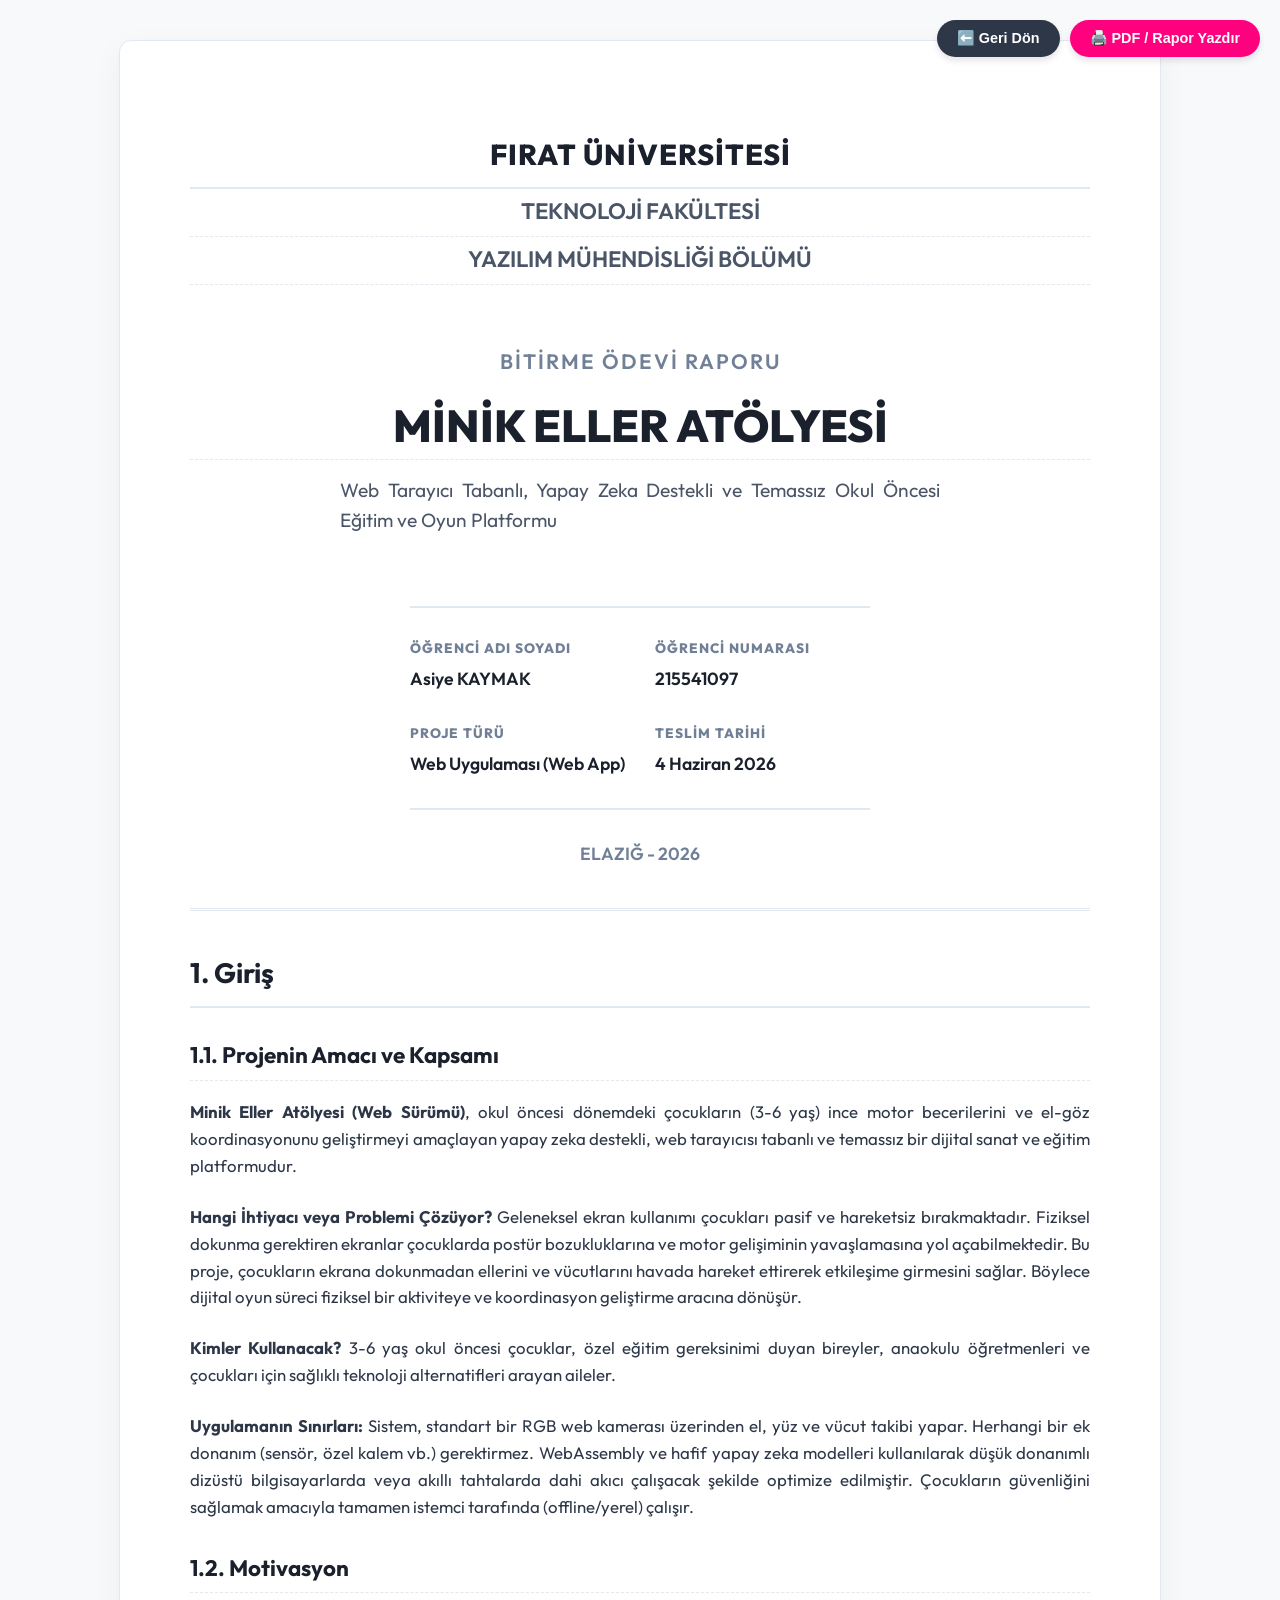
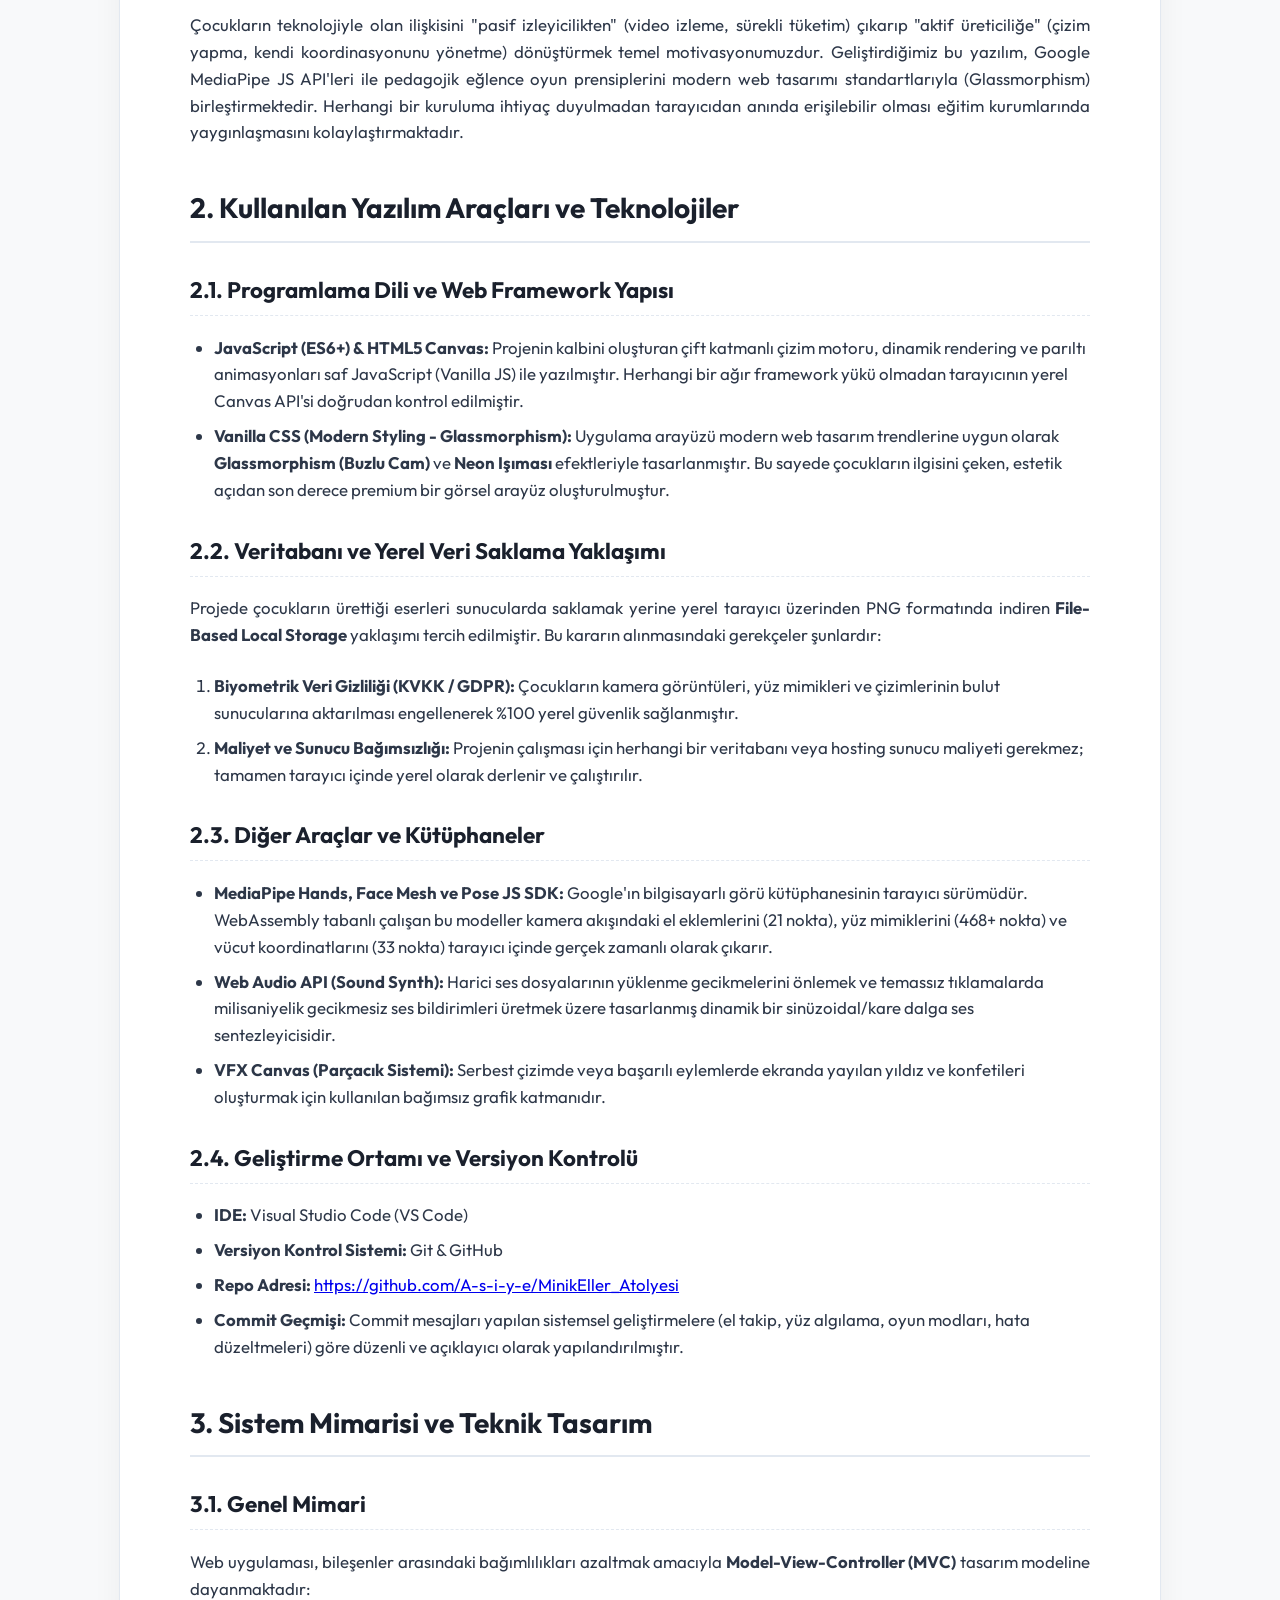
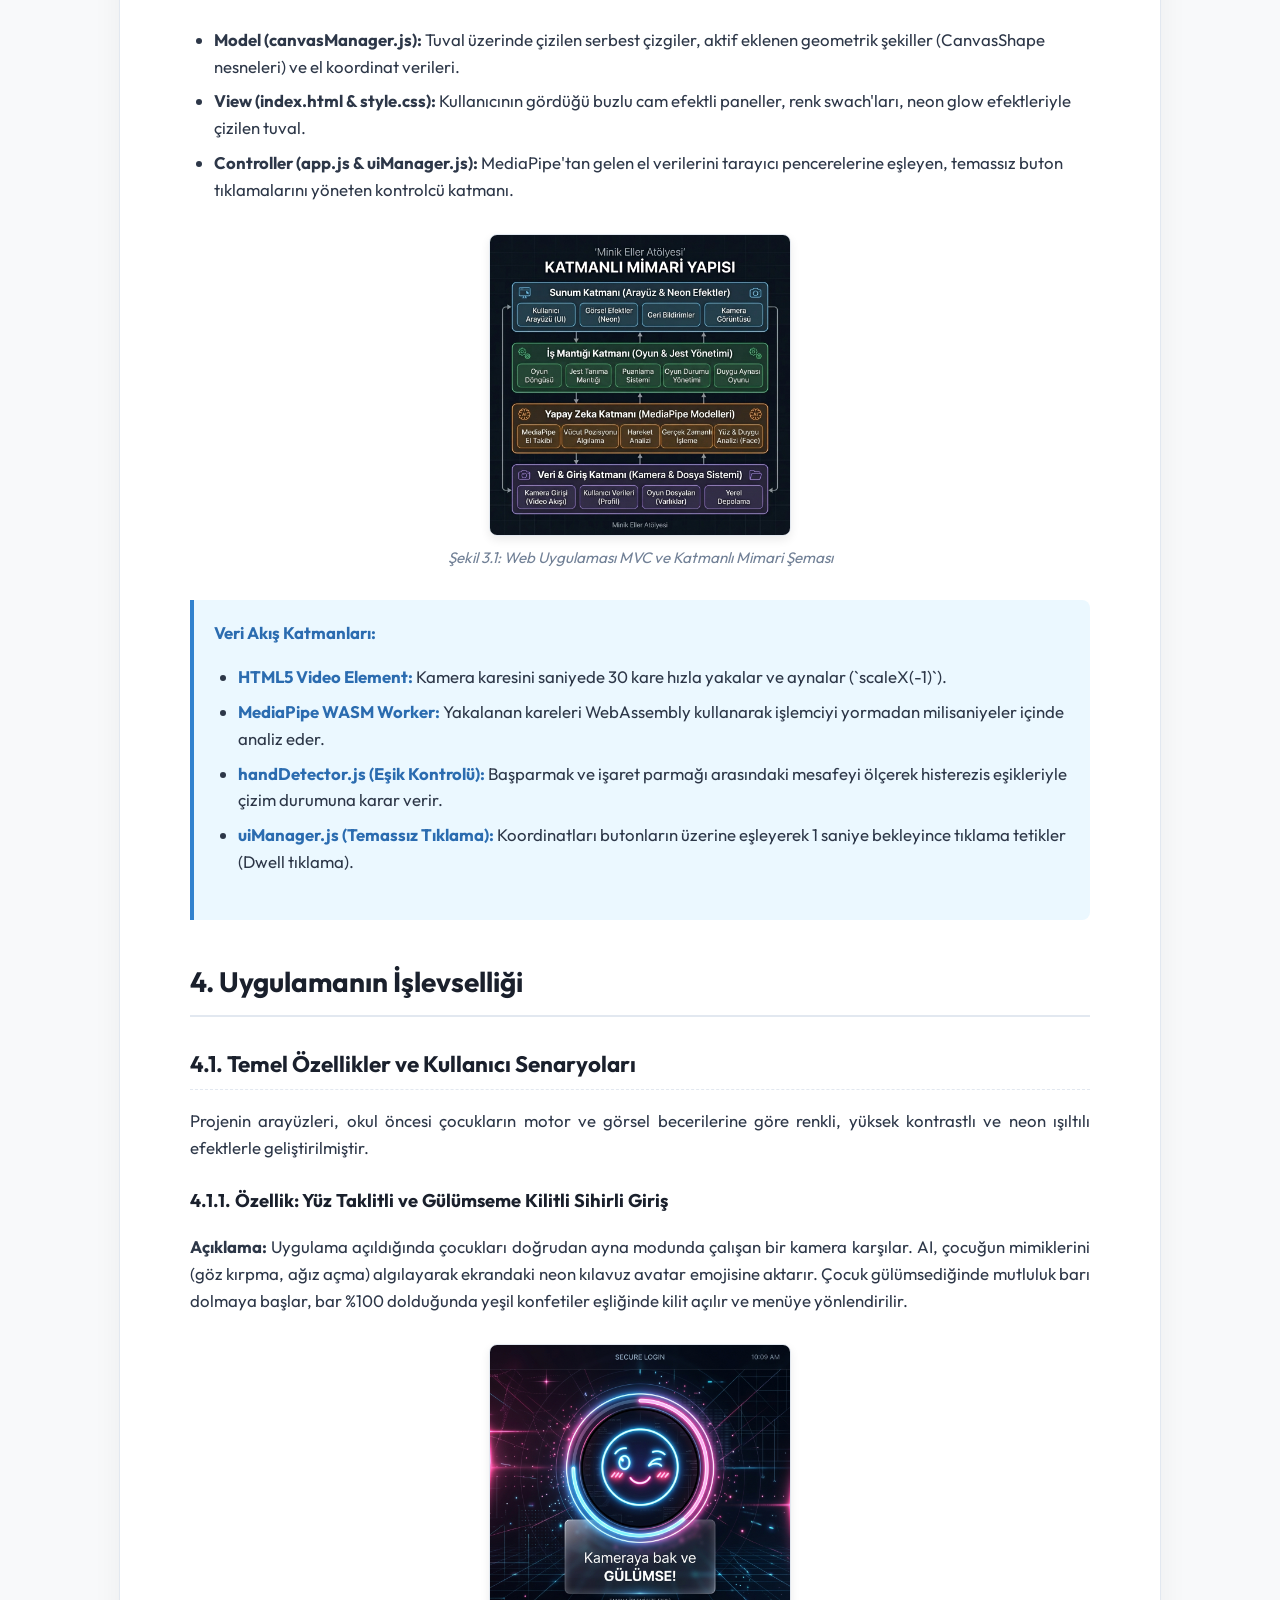
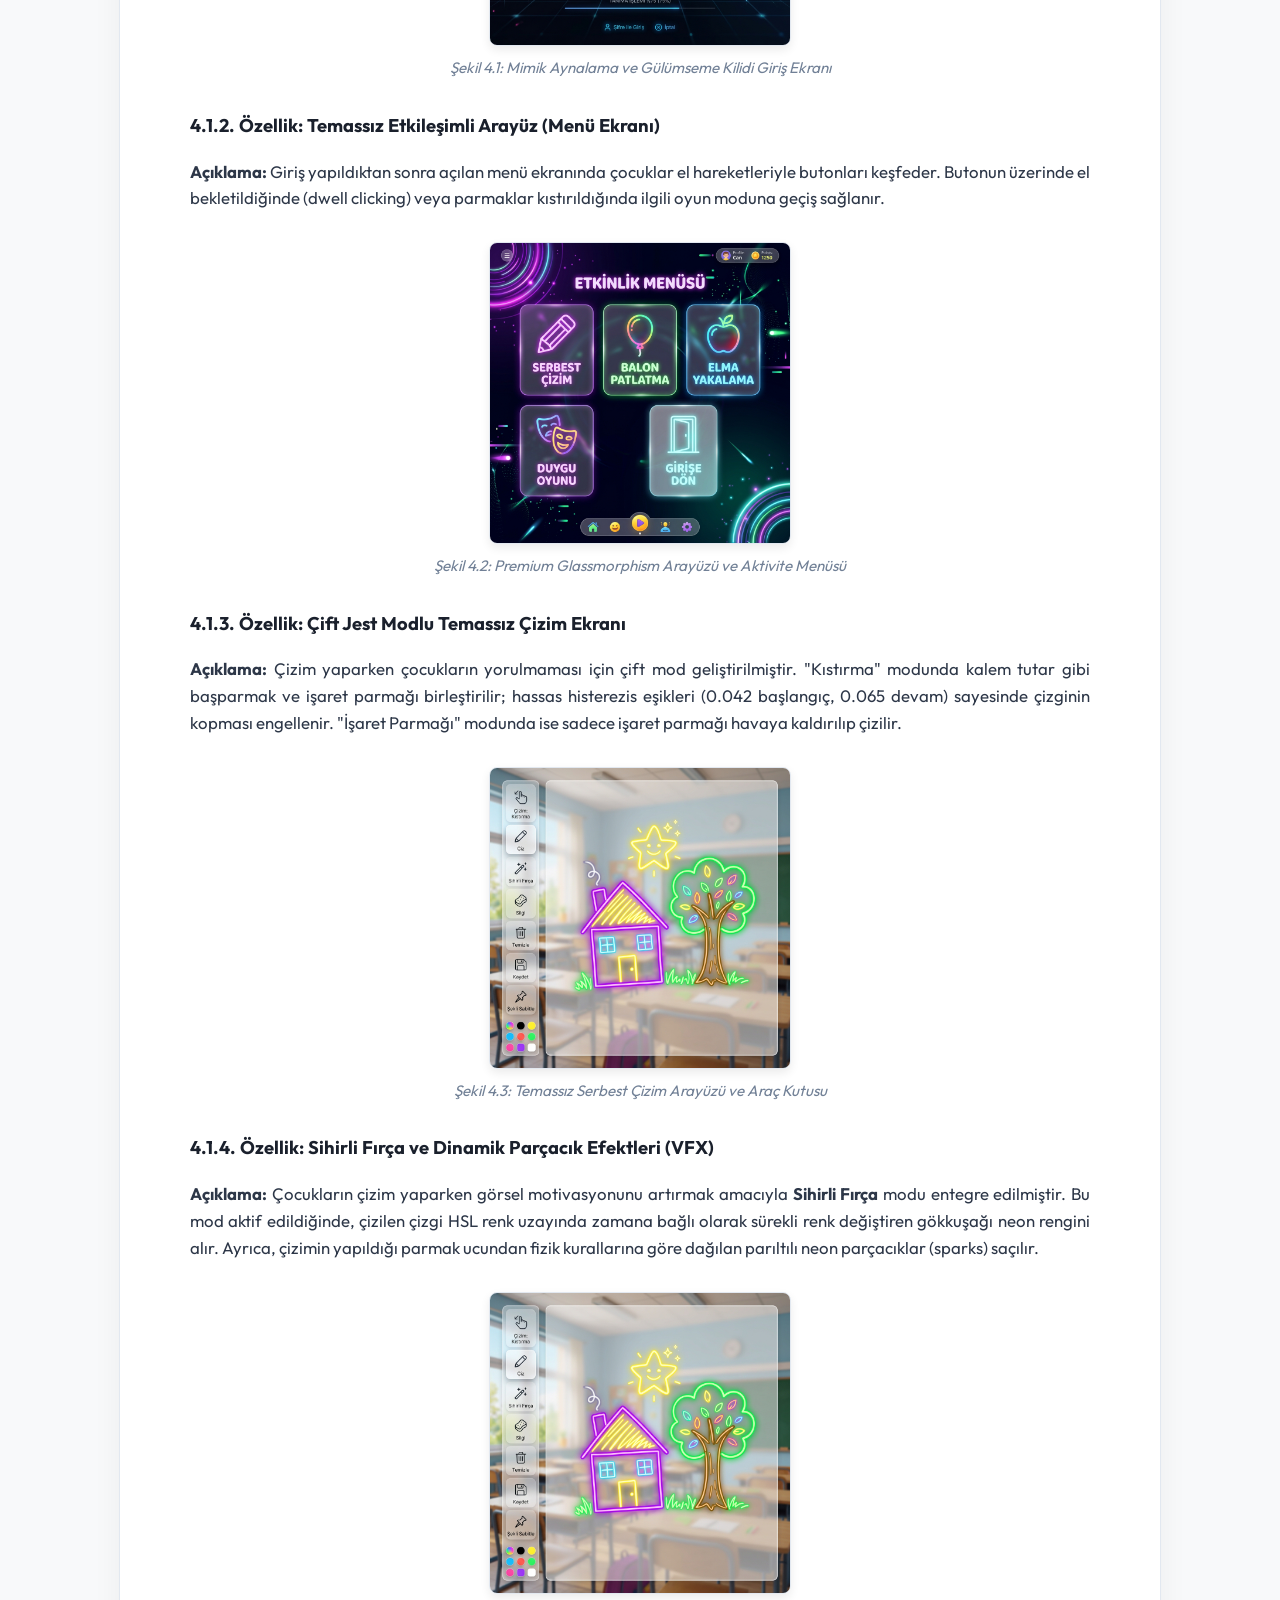
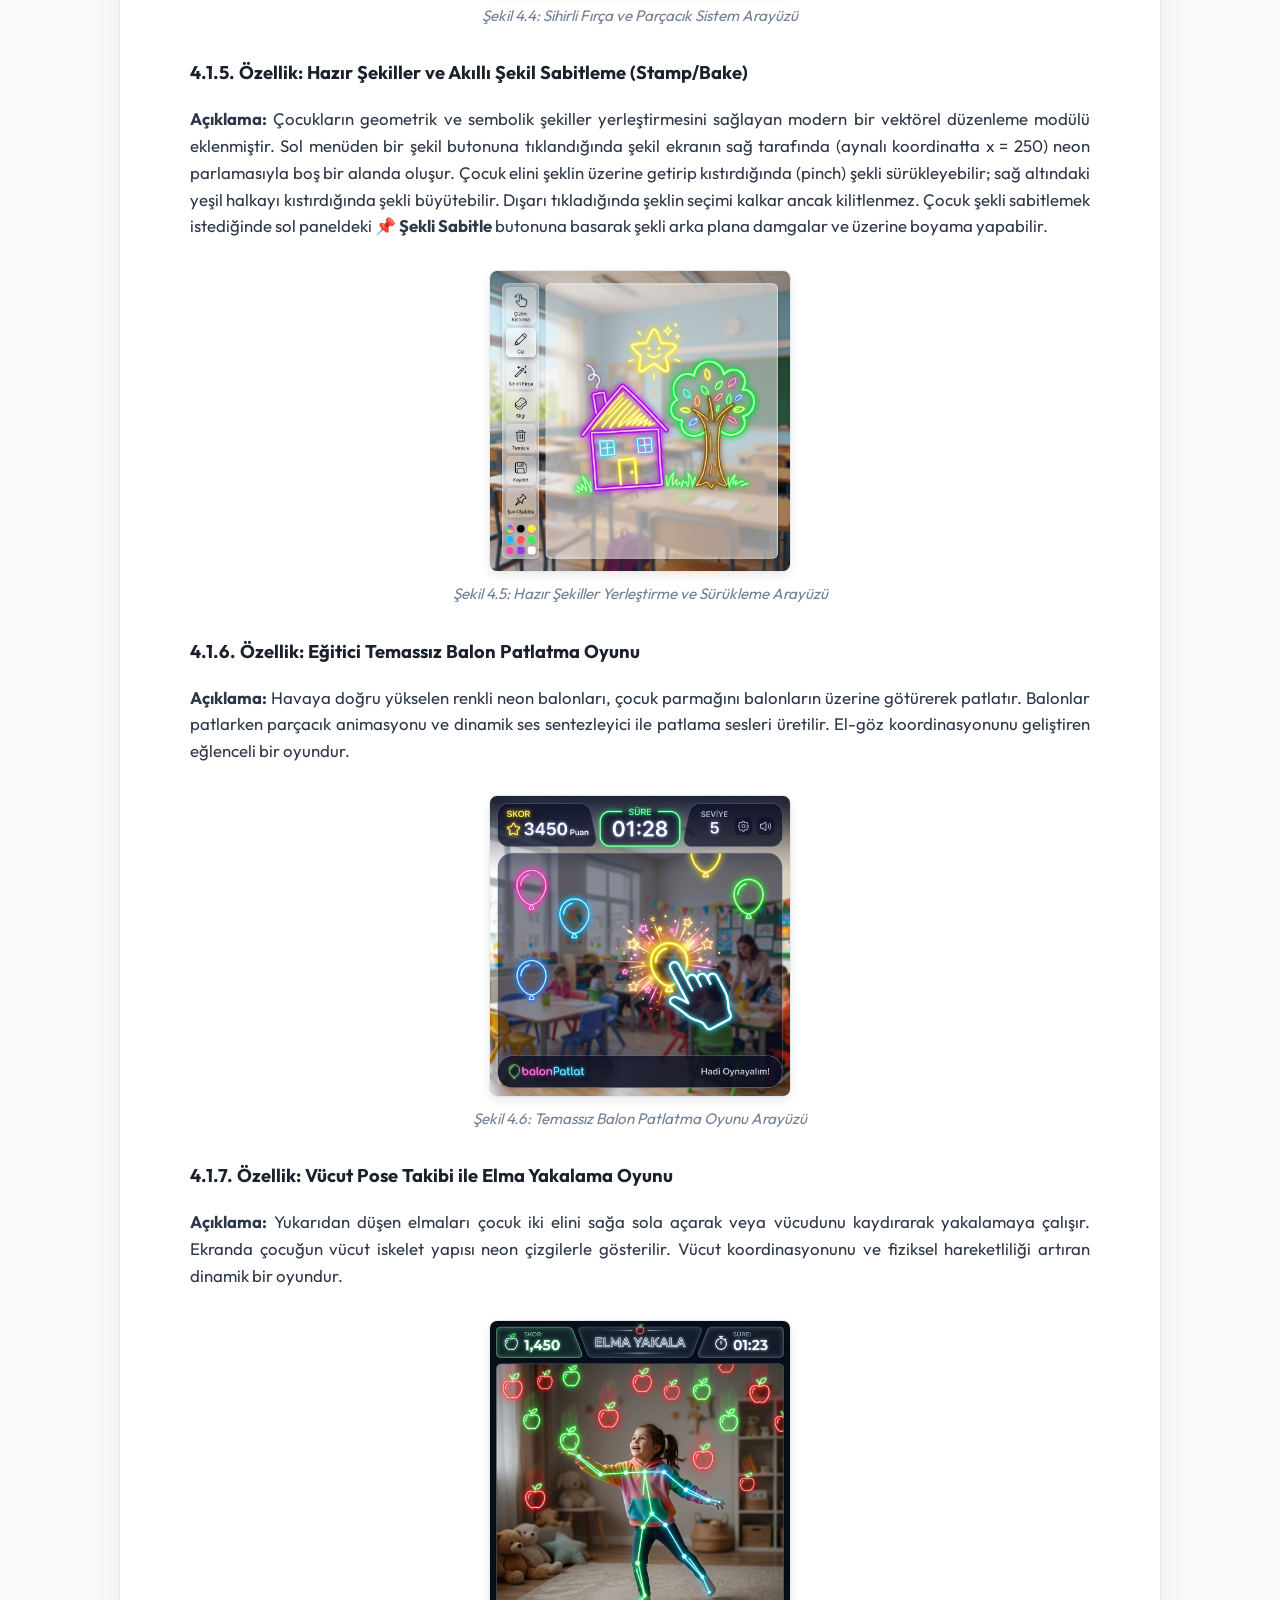
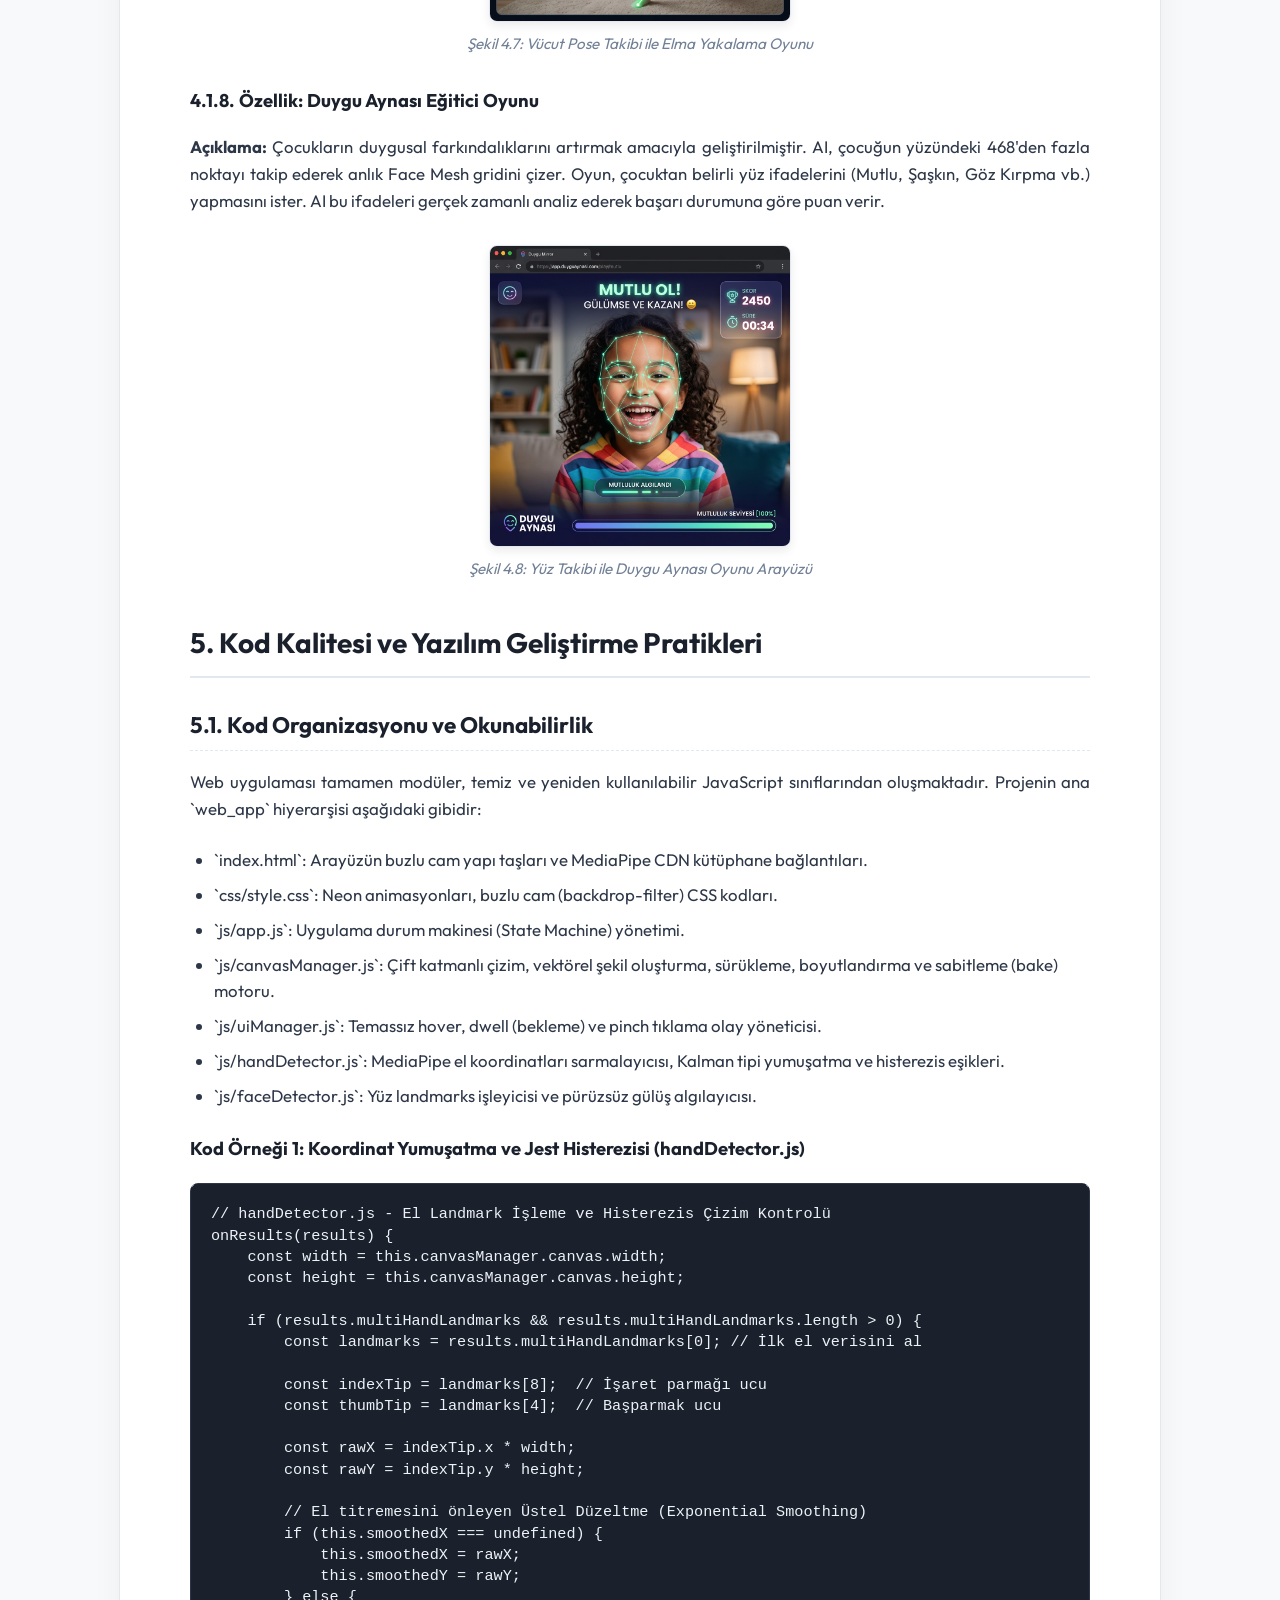
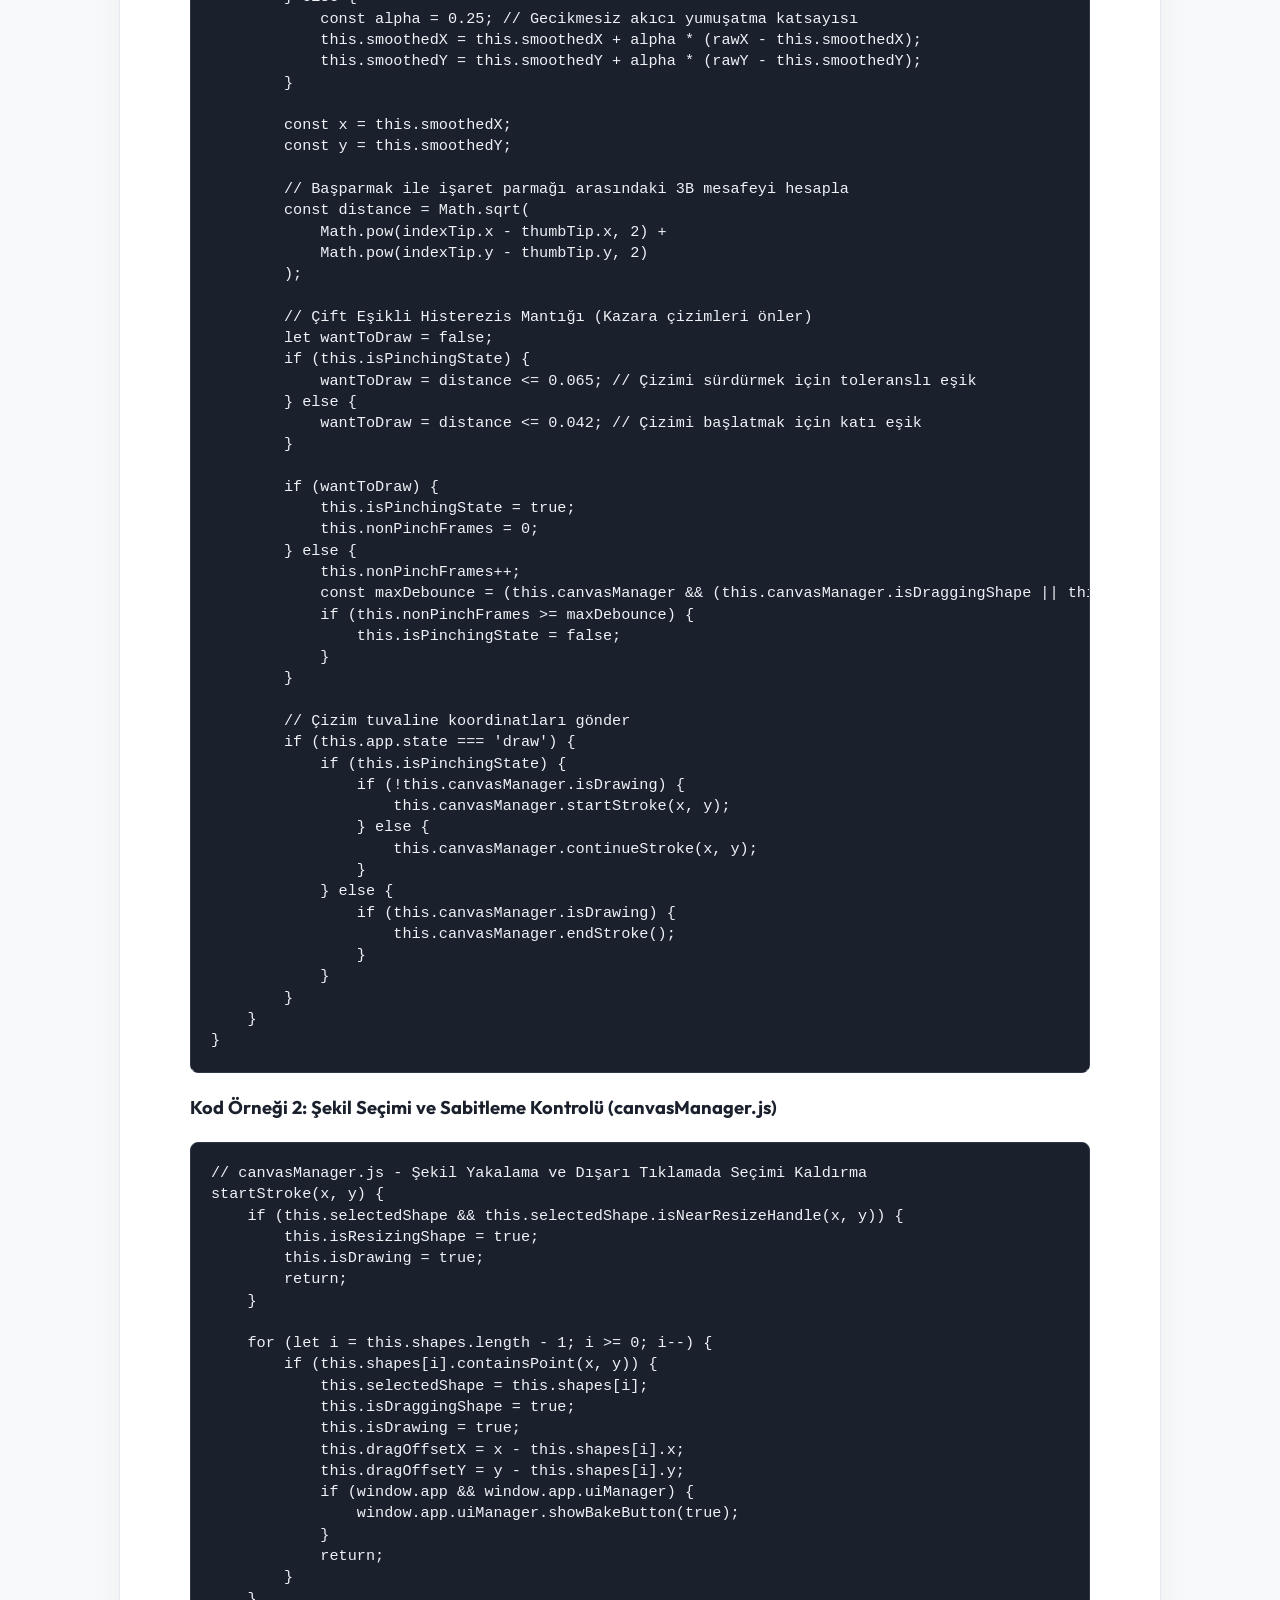
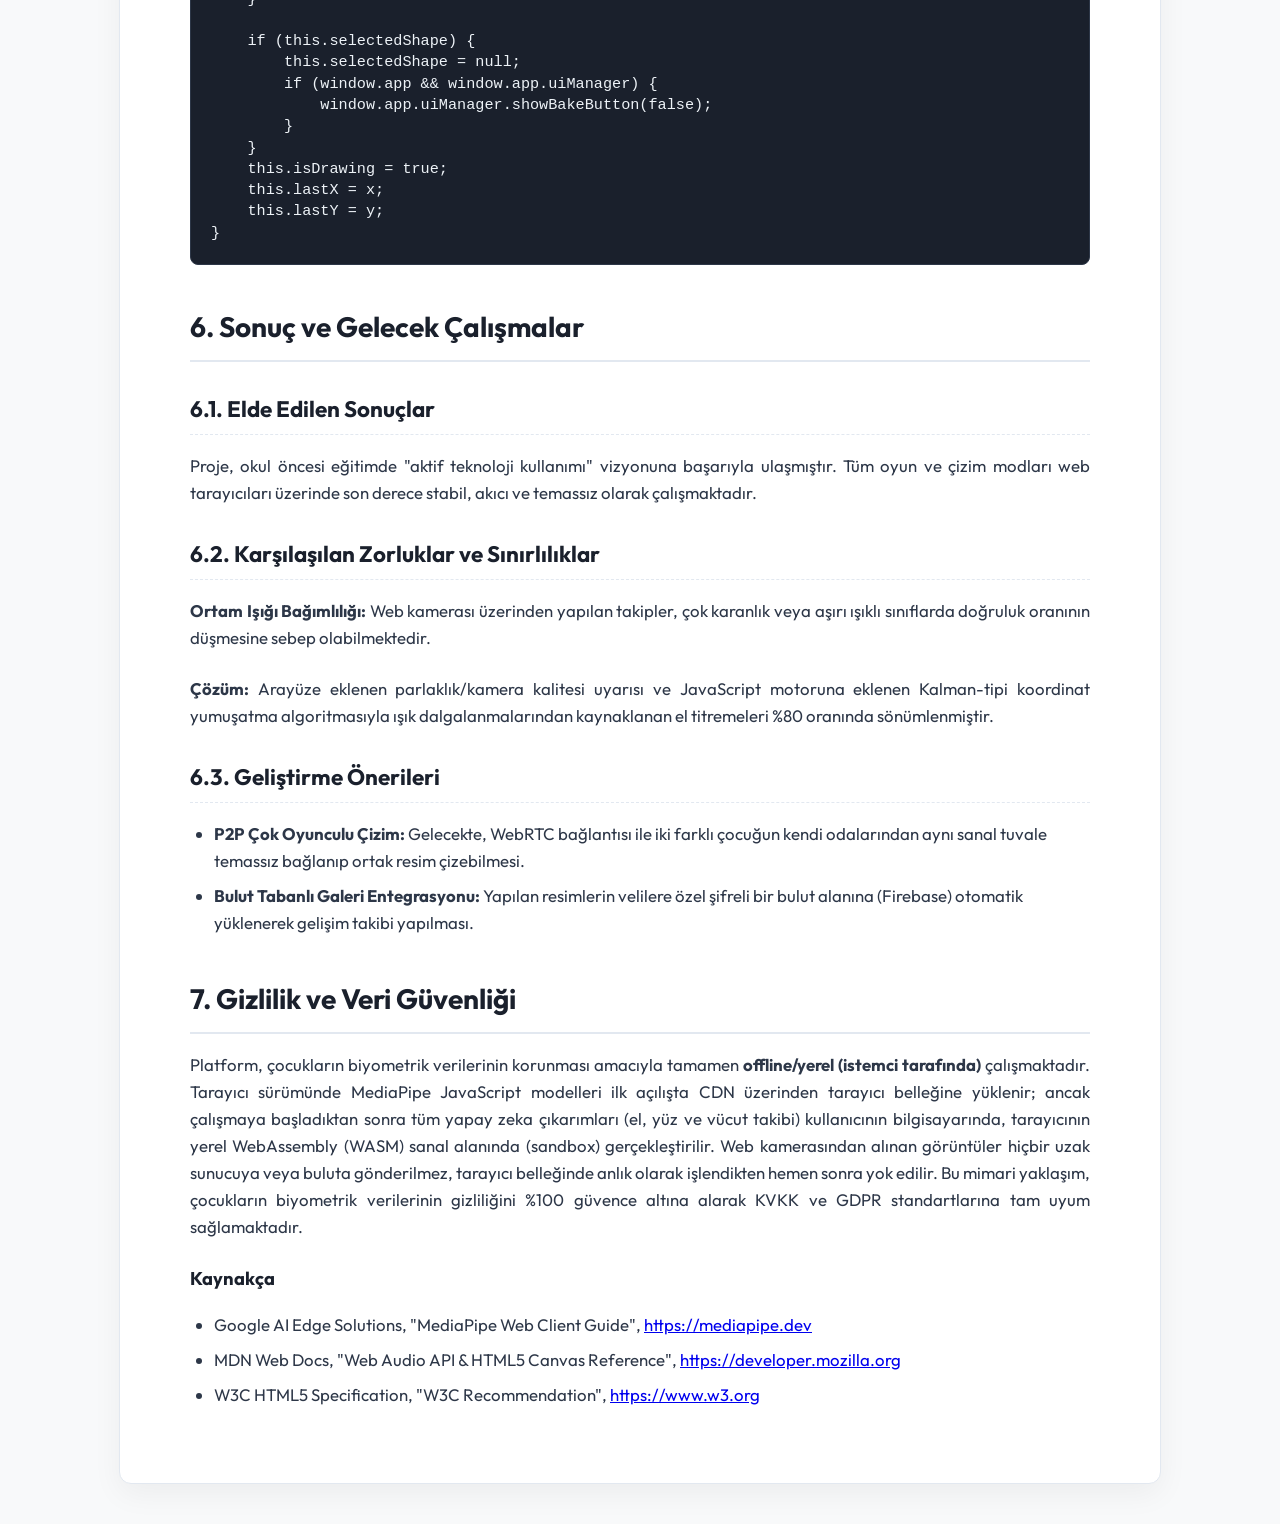
==== docs/bitirme_raporu.html @ 55e5de98 "docs: remove page breaks and Table of Contents from graduation report" ====
<!DOCTYPE html>
<html lang="tr">
<head>
    <meta charset="UTF-8">
    <meta name="viewport" content="width=device-width, initial-scale=1.0">
    <title>Bitirme Ödevi Raporu - Minik Eller Atölyesi (Web)</title>
    <!-- Google Fonts -->
    <link rel="preconnect" href="https://fonts.googleapis.com">
    <link rel="preconnect" href="https://fonts.gstatic.com" crossorigin>
    <link href="https://fonts.googleapis.com/css2?family=Outfit:wght@300;400;600;800&family=Times+New+Roman&display=swap" rel="stylesheet">
    <style>
        :root {
            --primary-color: #00f3ff;
            --secondary-color: #ff007f;
            --text-color: #2c3e50;
            --bg-color: #f8f9fa;
            --card-bg: #ffffff;
            --border-color: #e2e8f0;
        }

        body {
            font-family: 'Outfit', 'Times New Roman', sans-serif;
            background-color: var(--bg-color);
            color: var(--text-color);
            line-height: 1.6;
            margin: 0;
            padding: 0;
        }

        .container {
            max-width: 900px;
            margin: 40px auto;
            background: var(--card-bg);
            padding: 50px 70px;
            box-shadow: 0 10px 30px rgba(0,0,0,0.05);
            border-radius: 12px;
            border: 1px solid var(--border-color);
        }

        /* Print utility bar */
        .utility-bar {
            position: fixed;
            top: 20px;
            right: 20px;
            z-index: 100;
            display: flex;
            gap: 10px;
        }

        .btn {
            background-color: #2d3748;
            color: white;
            padding: 10px 20px;
            border: none;
            border-radius: 30px;
            cursor: pointer;
            font-weight: 600;
            font-size: 0.9rem;
            transition: all 0.2s ease;
            box-shadow: 0 4px 6px rgba(0,0,0,0.1);
            display: flex;
            align-items: center;
            gap: 8px;
        }

        .btn:hover {
            background-color: #1a202c;
            transform: translateY(-2px);
        }

        .btn-pdf {
            background-color: var(--secondary-color);
        }
        .btn-pdf:hover {
            background-color: #d00063;
        }

        /* Cover Page (Fırat University Format) */
        .cover-page {
            text-align: center;
            display: flex;
            flex-direction: column;
            justify-content: center;
            padding: 40px 0;
            border-bottom: 3px double var(--border-color);
            margin-bottom: 40px;
        }

        .cover-header h1 {
            font-size: 1.8rem;
            font-weight: 800;
            margin: 0;
            letter-spacing: 1px;
            color: #1a202c;
        }

        .cover-header h2 {
            font-size: 1.4rem;
            font-weight: 600;
            margin: 5px 0 0 0;
            color: #4a5568;
        }

        .cover-title {
            margin: 40px 0;
        }

        .cover-title h3 {
            font-size: 1.3rem;
            font-weight: 600;
            color: #718096;
            text-transform: uppercase;
            letter-spacing: 2px;
        }

        .cover-title h2 {
            font-size: 2.8rem;
            font-weight: 800;
            color: #1a202c;
            margin: 15px 0;
            line-height: 1.2;
        }

        .cover-title p {
            font-size: 1.2rem;
            color: #4a5568;
            max-width: 600px;
            margin: 0 auto;
        }

        .cover-meta {
            margin-top: 30px;
            display: grid;
            grid-template-columns: 1fr 1fr;
            gap: 30px;
            text-align: left;
            border-top: 2px solid var(--border-color);
            border-bottom: 2px solid var(--border-color);
            padding: 30px 0;
            max-width: 600px;
            margin-left: auto;
            margin-right: auto;
        }

        .meta-item {
            font-size: 1.1rem;
        }

        .meta-item label {
            font-weight: 800;
            color: #718096;
            display: block;
            font-size: 0.85rem;
            text-transform: uppercase;
            letter-spacing: 1px;
            margin-bottom: 5px;
        }

        .meta-item span {
            color: #1a202c;
            font-weight: 600;
        }

        .cover-footer {
            margin-top: 30px;
            font-size: 1.1rem;
            font-weight: 600;
            color: #718096;
        }

        /* TOC & Typography */
        h1, h2, h3, h4 {
            color: #1a202c;
            font-weight: 700;
        }

        h1 {
            font-size: 1.75rem;
            border-bottom: 2px solid #e2e8f0;
            padding-bottom: 10px;
            margin-top: 40px;
        }

        h2 {
            font-size: 1.4rem;
            margin-top: 30px;
            border-bottom: 1px dashed #e2e8f0;
            padding-bottom: 6px;
        }

        h3 {
            font-size: 1.15rem;
            margin-top: 20px;
        }

        p {
            font-size: 1.05rem;
            text-align: justify;
            margin-bottom: 1.5rem;
            color: #2d3748;
        }

        ol, ul {
            font-size: 1.05rem;
            margin-bottom: 1.5rem;
            color: #2d3748;
            padding-left: 24px;
        }

        li {
            margin-bottom: 8px;
        }

        /* Figures & Tables */
        .figure {
            text-align: center;
            margin: 30px 0;
            page-break-inside: avoid;
        }

        .figure img {
            max-width: 85%;
            height: auto;
            max-height: 300px;
            object-fit: contain;
            border-radius: 8px;
            border: 1px solid var(--border-color);
            box-shadow: 0 4px 10px rgba(0, 0, 0, 0.08);
            margin: 10px auto;
            display: block;
        }

        .figure-caption {
            font-size: 0.95rem;
            color: #718096;
            margin-top: 10px;
            font-style: italic;
        }

        table {
            width: 100%;
            border-collapse: collapse;
            margin: 30px 0;
            page-break-inside: avoid;
        }

        th, td {
            padding: 12px 15px;
            text-align: left;
            border: 1px solid #cbd5e0;
        }

        th {
            background-color: #edf2f7;
            font-weight: 700;
            color: #1a202c;
        }

        tr:nth-child(even) {
            background-color: #f7fafc;
        }

        /* Code Blocks */
        pre {
            background-color: #1a202c;
            color: #edf2f7;
            padding: 20px;
            border-radius: 8px;
            overflow-x: auto;
            font-family: 'Courier New', Courier, monospace;
            font-size: 0.9rem;
            line-height: 1.4;
            margin: 20px 0;
            border: 1px solid #2d3748;
            page-break-inside: avoid;
        }

        code {
            font-family: 'Courier New', Courier, monospace;
            background-color: #edf2f7;
            color: #e53e3e;
            padding: 2px 6px;
            border-radius: 4px;
            font-size: 0.95rem;
        }

        pre code {
            background-color: transparent;
            color: inherit;
            padding: 0;
            border-radius: 0;
        }

        .info-box {
            background-color: #ebf8ff;
            border-left: 4px solid #3182ce;
            padding: 20px;
            margin: 20px 0;
            border-radius: 0 8px 8px 0;
            font-size: 1.05rem;
        }

        .info-box strong {
            color: #2b6cb0;
        }

        /* --------------------------------------------------------
           PRINT STYLES (@media print)
           -------------------------------------------------------- */
        @media print {
            body {
                background: white;
                color: black;
                font-family: 'Times New Roman', Times, serif;
                font-size: 12pt;
                line-height: 1.5;
            }

            .container {
                max-width: 100%;
                margin: 0;
                padding: 0;
                box-shadow: none;
                border-radius: 0;
                border: none;
            }

            .utility-bar {
                display: none !important;
            }

            h1, h2, h3, h4 {
                font-family: 'Times New Roman', Times, serif;
                color: black !important;
                text-shadow: none !important;
            }

            h1 {
                font-size: 16pt;
                border-bottom: 1.5pt solid black;
                padding-bottom: 5px;
                margin-top: 30pt;
            }

            h2 {
                font-size: 14pt;
                border-bottom: 0.75pt dashed black;
                padding-bottom: 3px;
                margin-top: 20pt;
            }

            h3 {
                font-size: 12pt;
                margin-top: 15pt;
            }

            p, li {
                font-size: 12pt;
                text-align: justify;
            }

            pre {
                background: #f7fafc !important;
                color: black !important;
                border: 1pt solid #cbd5e0 !important;
                font-size: 10pt;
                white-space: pre-wrap;
                word-wrap: break-word;
            }

            code {
                background: #f7fafc !important;
                color: black !important;
                border: 0.5pt solid #cbd5e0 !important;
            }

            th {
                background-color: #f7fafc !important;
                color: black !important;
            }

            tr:nth-child(even) {
                background-color: white !important;
            }

            @page {
                size: A4;
                margin: 2.5cm 2.5cm 2.5cm 3cm; /* Akademik tez standartları: Sol 3cm, diğerleri 2.5cm */
            }

            .info-box {
                background: white !important;
                border-left: 3pt solid black !important;
                color: black !important;
            }

            .info-box strong {
                color: black !important;
            }

            .figure img {
                max-height: 240px !important;
                box-shadow: none !important;
                border: 0.5pt solid black !important;
            }
        }
    </style>
</head>
<body>

    <!-- Utility buttons for screen browsing -->
    <div class="utility-bar">
        <button class="btn" onclick="window.history.back()">⬅️ Geri Dön</button>
        <button class="btn btn-pdf" onclick="window.print()">🖨️ PDF / Rapor Yazdır</button>
    </div>

    <div class="container">
        
        <!-- COVER PAGE -->
        <div class="cover-page">
            <div class="cover-header">
                <h1>FIRAT ÜNİVERSİTESİ</h1>
                <h2>TEKNOLOJİ FAKÜLTESİ</h2>
                <h2>YAZILIM MÜHENDİSLİĞİ BÖLÜMÜ</h2>
            </div>

            <div class="cover-title">
                <h3>BİTİRME ÖDEVİ RAPORU</h3>
                <h2>MİNİK ELLER ATÖLYESİ</h2>
                <p>Web Tarayıcı Tabanlı, Yapay Zeka Destekli ve Temassız Okul Öncesi Eğitim ve Oyun Platformu</p>
            </div>

            <div class="cover-meta">
                <div class="meta-item">
                    <label>Öğrenci Adı Soyadı</label>
                    <span>Asiye KAYMAK</span>
                </div>
                <div class="meta-item">
                    <label>Öğrenci Numarası</label>
                    <span>215541097</span>
                </div>
                <div class="meta-item">
                    <label>Proje Türü</label>
                    <span>Web Uygulaması (Web App)</span>
                </div>
                <div class="meta-item">
                    <label>Teslim Tarihi</label>
                    <span>4 Haziran 2026</span>
                </div>
            </div>

            <div class="cover-footer">
                <span>ELAZIĞ - 2026</span>
            </div>
        </div>



        <!-- SECTION 1 -->
        <h1 id="giris">1. Giriş</h1>
        
        <h2 id="giris-amac">1.1. Projenin Amacı ve Kapsamı</h2>
        <p>
            <strong>Minik Eller Atölyesi (Web Sürümü)</strong>, okul öncesi dönemdeki çocukların (3-6 yaş) ince motor becerilerini ve el-göz koordinasyonunu geliştirmeyi amaçlayan yapay zeka destekli, web tarayıcısı tabanlı ve temassız bir dijital sanat ve eğitim platformudur.
        </p>
        <p>
            <strong>Hangi İhtiyacı veya Problemi Çözüyor?</strong> Geleneksel ekran kullanımı çocukları pasif ve hareketsiz bırakmaktadır. Fiziksel dokunma gerektiren ekranlar çocuklarda postür bozukluklarına ve motor gelişiminin yavaşlamasına yol açabilmektedir. Bu proje, çocukların ekrana dokunmadan ellerini ve vücutlarını havada hareket ettirerek etkileşime girmesini sağlar. Böylece dijital oyun süreci fiziksel bir aktiviteye ve koordinasyon geliştirme aracına dönüşür.
        </p>
        <p>
            <strong>Kimler Kullanacak?</strong> 3-6 yaş okul öncesi çocuklar, özel eğitim gereksinimi duyan bireyler, anaokulu öğretmenleri ve çocukları için sağlıklı teknoloji alternatifleri arayan aileler.
        </p>
        <p>
            <strong>Uygulamanın Sınırları:</strong> Sistem, standart bir RGB web kamerası üzerinden el, yüz ve vücut takibi yapar. Herhangi bir ek donanım (sensör, özel kalem vb.) gerektirmez. WebAssembly ve hafif yapay zeka modelleri kullanılarak düşük donanımlı dizüstü bilgisayarlarda veya akıllı tahtalarda dahi akıcı çalışacak şekilde optimize edilmiştir. Çocukların güvenliğini sağlamak amacıyla tamamen istemci tarafında (offline/yerel) çalışır.
        </p>

        <h2 id="giris-motivasyon">1.2. Motivasyon</h2>
        <p>
            Çocukların teknolojiyle olan ilişkisini "pasif izleyicilikten" (video izleme, sürekli tüketim) çıkarıp "aktif üreticiliğe" (çizim yapma, kendi koordinasyonunu yönetme) dönüştürmek temel motivasyonumuzdur. Geliştirdiğimiz bu yazılım, Google MediaPipe JS API'leri ile pedagojik eğlence oyun prensiplerini modern web tasarımı standartlarıyla (Glassmorphism) birleştirmektedir. Herhangi bir kuruluma ihtiyaç duyulmadan tarayıcıdan anında erişilebilir olması eğitim kurumlarında yaygınlaşmasını kolaylaştırmaktadır.
        </p>

        <!-- SECTION 2 -->
        <h1 id="teknolojiler">2. Kullanılan Yazılım Araçları ve Teknolojiler</h1>
        
        <h2 id="tek-dil">2.1. Programlama Dili ve Web Framework Yapısı</h2>
        <ul>
            <li>
                <strong>JavaScript (ES6+) & HTML5 Canvas:</strong> Projenin kalbini oluşturan çift katmanlı çizim motoru, dinamik rendering ve parıltı animasyonları saf JavaScript (Vanilla JS) ile yazılmıştır. Herhangi bir ağır framework yükü olmadan tarayıcının yerel Canvas API'si doğrudan kontrol edilmiştir.
            </li>
            <li>
                <strong>Vanilla CSS (Modern Styling - Glassmorphism):</strong> Uygulama arayüzü modern web tasarım trendlerine uygun olarak <strong>Glassmorphism (Buzlu Cam)</strong> ve <strong>Neon Işıması</strong> efektleriyle tasarlanmıştır. Bu sayede çocukların ilgisini çeken, estetik açıdan son derece premium bir görsel arayüz oluşturulmuştur.
            </li>
        </ul>

        <h2 id="tek-veri">2.2. Veritabanı ve Yerel Veri Saklama Yaklaşımı</h2>
        <p>
            Projede çocukların ürettiği eserleri sunucularda saklamak yerine yerel tarayıcı üzerinden PNG formatında indiren <strong>File-Based Local Storage</strong> yaklaşımı tercih edilmiştir. Bu kararın alınmasındaki gerekçeler şunlardır:
        </p>
        <ol>
            <li>
                <strong>Biyometrik Veri Gizliliği (KVKK / GDPR):</strong> Çocukların kamera görüntüleri, yüz mimikleri ve çizimlerinin bulut sunucularına aktarılması engellenerek %100 yerel güvenlik sağlanmıştır.
            </li>
            <li>
                <strong>Maliyet ve Sunucu Bağımsızlığı:</strong> Projenin çalışması için herhangi bir veritabanı veya hosting sunucu maliyeti gerekmez; tamamen tarayıcı içinde yerel olarak derlenir ve çalıştırılır.
            </li>
        </ol>

        <h2 id="tek-kutuphane">2.3. Diğer Araçlar ve Kütüphaneler</h2>
        <ul>
            <li>
                <strong>MediaPipe Hands, Face Mesh ve Pose JS SDK:</strong> Google'ın bilgisayarlı görü kütüphanesinin tarayıcı sürümüdür. WebAssembly tabanlı çalışan bu modeller kamera akışındaki el eklemlerini (21 nokta), yüz mimiklerini (468+ nokta) ve vücut koordinatlarını (33 nokta) tarayıcı içinde gerçek zamanlı olarak çıkarır.
            </li>
            <li>
                <strong>Web Audio API (Sound Synth):</strong> Harici ses dosyalarının yüklenme gecikmelerini önlemek ve temassız tıklamalarda milisaniyelik gecikmesiz ses bildirimleri üretmek üzere tasarlanmış dinamik bir sinüzoidal/kare dalga ses sentezleyicisidir.
            </li>
            <li>
                <strong>VFX Canvas (Parçacık Sistemi):</strong> Serbest çizimde veya başarılı eylemlerde ekranda yayılan yıldız ve konfetileri oluşturmak için kullanılan bağımsız grafik katmanıdır.
            </li>
        </ul>

        <h2 id="tek-versiyon">2.4. Geliştirme Ortamı ve Versiyon Kontrolü</h2>
        <ul>
            <li><strong>IDE:</strong> Visual Studio Code (VS Code)</li>
            <li><strong>Versiyon Kontrol Sistemi:</strong> Git & GitHub</li>
            <li><strong>Repo Adresi:</strong> <a href="https://github.com/A-s-i-y-e/MinikEller_Atolyesi" target="_blank">https://github.com/A-s-i-y-e/MinikEller_Atolyesi</a></li>
            <li><strong>Commit Geçmişi:</strong> Commit mesajları yapılan sistemsel geliştirmelere (el takip, yüz algılama, oyun modları, hata düzeltmeleri) göre düzenli ve açıklayıcı olarak yapılandırılmıştır.</li>
        </ul>

        <!-- SECTION 3 -->
        <h1 id="mimari">3. Sistem Mimarisi ve Teknik Tasarım</h1>
        
        <h2 id="mimari-genel">3.1. Genel Mimari</h2>
        <p>
            Web uygulaması, bileşenler arasındaki bağımlılıkları azaltmak amacıyla <strong>Model-View-Controller (MVC)</strong> tasarım modeline dayanmaktadır:
        </p>
        <ul>
            <li><strong>Model (canvasManager.js):</strong> Tuval üzerinde çizilen serbest çizgiler, aktif eklenen geometrik şekiller (CanvasShape nesneleri) ve el koordinat verileri.</li>
            <li><strong>View (index.html & style.css):</strong> Kullanıcının gördüğü buzlu cam efektli paneller, renk swach'ları, neon glow efektleriyle çizilen tuval.</li>
            <li><strong>Controller (app.js & uiManager.js):</strong> MediaPipe'tan gelen el verilerini tarayıcı pencerelerine eşleyen, temassız buton tıklamalarını yöneten kontrolcü katmanı.</li>
        </ul>

        <div class="figure">
            <img src="images/katmanli_mimari_semasi_v4.png" alt="Sistem Mimarisi"/>
            <div class="figure-caption">Şekil 3.1: Web Uygulaması MVC ve Katmanlı Mimari Şeması</div>
        </div>

        <div class="info-box">
            <strong>Veri Akış Katmanları:</strong>
            <ul>
                <li><strong>HTML5 Video Element:</strong> Kamera karesini saniyede 30 kare hızla yakalar ve aynalar (`scaleX(-1)`).</li>
                <li><strong>MediaPipe WASM Worker:</strong> Yakalanan kareleri WebAssembly kullanarak işlemciyi yormadan milisaniyeler içinde analiz eder.</li>
                <li><strong>handDetector.js (Eşik Kontrolü):</strong> Başparmak ve işaret parmağı arasındaki mesafeyi ölçerek histerezis eşikleriyle çizim durumuna karar verir.</li>
                <li><strong>uiManager.js (Temassız Tıklama):</strong> Koordinatları butonların üzerine eşleyerek 1 saniye bekleyince tıklama tetikler (Dwell tıklama).</li>
            </ul>
        </div>

        <!-- SECTION 4 -->
        <h1 id="islevsellik">4. Uygulamanın İşlevselliği</h1>
        
        <h2 id="islev-senaryolar">4.1. Temel Özellikler ve Kullanıcı Senaryoları</h2>
        <p>
            Projenin arayüzleri, okul öncesi çocukların motor ve görsel becerilerine göre renkli, yüksek kontrastlı ve neon ışıltılı efektlerle geliştirilmiştir.
        </p>

        <h3 id="islev-mimik">4.1.1. Özellik: Yüz Taklitli ve Gülümseme Kilitli Sihirli Giriş</h3>
        <p>
            <strong>Açıklama:</strong> Uygulama açıldığında çocukları doğrudan ayna modunda çalışan bir kamera karşılar. AI, çocuğun mimiklerini (göz kırpma, ağız açma) algılayarak ekrandaki neon kılavuz avatar emojisine aktarır. Çocuk gülümsediğinde mutluluk barı dolmaya başlar, bar %100 dolduğunda yeşil konfetiler eşliğinde kilit açılır ve menüye yönlendirilir.
        </p>
        <div class="figure">
            <img src="images/web_login_screen.png" alt="Sihirli Giriş"/>
            <div class="figure-caption">Şekil 4.1: Mimik Aynalama ve Gülümseme Kilidi Giriş Ekranı</div>
        </div>

        <h3 id="islev-menu">4.1.2. Özellik: Temassız Etkileşimli Arayüz (Menü Ekranı)</h3>
        <p>
            <strong>Açıklama:</strong> Giriş yapıldıktan sonra açılan menü ekranında çocuklar el hareketleriyle butonları keşfeder. Butonun üzerinde el bekletildiğinde (dwell clicking) veya parmaklar kıstırıldığında ilgili oyun moduna geçiş sağlanır.
        </p>
        <div class="figure">
            <img src="images/web_menu_screen.png" alt="Ana Menü"/>
            <div class="figure-caption">Şekil 4.2: Premium Glassmorphism Arayüzü ve Aktivite Menüsü</div>
        </div>

        <h3 id="islev-cizim">4.1.3. Özellik: Çift Jest Modlu Temassız Çizim Ekranı</h3>
        <p>
            <strong>Açıklama:</strong> Çizim yaparken çocukların yorulmaması için çift mod geliştirilmiştir. "Kıstırma" modunda kalem tutar gibi başparmak ve işaret parmağı birleştirilir; hassas histerezis eşikleri (0.042 başlangıç, 0.065 devam) sayesinde çizginin kopması engellenir. "İşaret Parmağı" modunda ise sadece işaret parmağı havaya kaldırılıp çizilir.
        </p>
        <div class="figure">
            <img src="images/web_drawing_screen.png" alt="Serbest Çizim"/>
            <div class="figure-caption">Şekil 4.3: Temassız Serbest Çizim Arayüzü ve Araç Kutusu</div>
        </div>

        <h3 id="islev-firca">4.1.4. Özellik: Sihirli Fırça ve Dinamik Parçacık Efektleri (VFX)</h3>
        <p>
            <strong>Açıklama:</strong> Çocukların çizim yaparken görsel motivasyonunu artırmak amacıyla <strong>Sihirli Fırça</strong> modu entegre edilmiştir. Bu mod aktif edildiğinde, çizilen çizgi HSL renk uzayında zamana bağlı olarak sürekli renk değiştiren gökkuşağı neon rengini alır. Ayrıca, çizimin yapıldığı parmak ucundan fizik kurallarına göre dağılan parıltılı neon parçacıklar (sparks) saçılır.
        </p>
        <div class="figure">
            <img src="images/web_drawing_screen.png" alt="Sihirli Fırça"/>
            <div class="figure-caption">Şekil 4.4: Sihirli Fırça ve Parçacık Sistem Arayüzü</div>
        </div>

        <h3 id="islev-sekiller">4.1.5. Özellik: Hazır Şekiller ve Akıllı Şekil Sabitleme (Stamp/Bake)</h3>
        <p>
            <strong>Açıklama:</strong> Çocukların geometrik ve sembolik şekiller yerleştirmesini sağlayan modern bir vektörel düzenleme modülü eklenmiştir. Sol menüden bir şekil butonuna tıklandığında şekil ekranın sağ tarafında (aynalı koordinatta x = 250) neon parlamasıyla boş bir alanda oluşur. Çocuk elini şeklin üzerine getirip kıstırdığında (pinch) şekli sürükleyebilir; sağ altındaki yeşil halkayı kıstırdığında şekli büyütebilir. Dışarı tıkladığında şeklin seçimi kalkar ancak kilitlenmez. Çocuk şekli sabitlemek istediğinde sol paneldeki <strong>📌 Şekli Sabitle</strong> butonuna basarak şekli arka plana damgalar ve üzerine boyama yapabilir.
        </p>
        <div class="figure">
            <img src="images/web_drawing_screen.png" alt="Hazır Şekiller"/>
            <div class="figure-caption">Şekil 4.5: Hazır Şekiller Yerleştirme ve Sürükleme Arayüzü</div>
        </div>

        <h3 id="islev-balon">4.1.6. Özellik: Eğitici Temassız Balon Patlatma Oyunu</h3>
        <p>
            <strong>Açıklama:</strong> Havaya doğru yükselen renkli neon balonları, çocuk parmağını balonların üzerine götürerek patlatır. Balonlar patlarken parçacık animasyonu ve dinamik ses sentezleyici ile patlama sesleri üretilir. El-göz koordinasyonunu geliştiren eğlenceli bir oyundur.
        </p>
        <div class="figure">
            <img src="images/web_balloon_game.png" alt="Balon Patlatma"/>
            <div class="figure-caption">Şekil 4.6: Temassız Balon Patlatma Oyunu Arayüzü</div>
        </div>

        <h3 id="islev-pose">4.1.7. Özellik: Vücut Pose Takibi ile Elma Yakalama Oyunu</h3>
        <p>
            <strong>Açıklama:</strong> Yukarıdan düşen elmaları çocuk iki elini sağa sola açarak veya vücudunu kaydırarak yakalamaya çalışır. Ekranda çocuğun vücut iskelet yapısı neon çizgilerle gösterilir. Vücut koordinasyonunu ve fiziksel hareketliliği artıran dinamik bir oyundur.
        </p>
        <div class="figure">
            <img src="images/web_pose_game.png" alt="Elma Yakalama"/>
            <div class="figure-caption">Şekil 4.7: Vücut Pose Takibi ile Elma Yakalama Oyunu</div>
        </div>

        <h3 id="islev-emotion">4.1.8. Özellik: Duygu Aynası Eğitici Oyunu</h3>
        <p>
            <strong>Açıklama:</strong> Çocukların duygusal farkındalıklarını artırmak amacıyla geliştirilmiştir. AI, çocuğun yüzündeki 468'den fazla noktayı takip ederek anlık Face Mesh gridini çizer. Oyun, çocuktan belirli yüz ifadelerini (Mutlu, Şaşkın, Göz Kırpma vb.) yapmasını ister. AI bu ifadeleri gerçek zamanlı analiz ederek başarı durumuna göre puan verir.
        </p>
        <div class="figure">
            <img src="images/web_emotion_game.png" alt="Duygu Aynası"/>
            <div class="figure-caption">Şekil 4.8: Yüz Takibi ile Duygu Aynası Oyunu Arayüzü</div>
        </div>

        <!-- SECTION 5 -->
        <h1 id="kalite">5. Kod Kalitesi ve Yazılım Geliştirme Pratikleri</h1>
        
        <h2 id="kalite-organizasyon">5.1. Kod Organizasyonu ve Okunabilirlik</h2>
        <p>
            Web uygulaması tamamen modüler, temiz ve yeniden kullanılabilir JavaScript sınıflarından oluşmaktadır. Projenin ana `web_app` hiyerarşisi aşağıdaki gibidir:
        </p>
        <ul>
            <li>`index.html`: Arayüzün buzlu cam yapı taşları ve MediaPipe CDN kütüphane bağlantıları.</li>
            <li>`css/style.css`: Neon animasyonları, buzlu cam (backdrop-filter) CSS kodları.</li>
            <li>`js/app.js`: Uygulama durum makinesi (State Machine) yönetimi.</li>
            <li>`js/canvasManager.js`: Çift katmanlı çizim, vektörel şekil oluşturma, sürükleme, boyutlandırma ve sabitleme (bake) motoru.</li>
            <li>`js/uiManager.js`: Temassız hover, dwell (bekleme) ve pinch tıklama olay yöneticisi.</li>
            <li>`js/handDetector.js`: MediaPipe el koordinatları sarmalayıcısı, Kalman tipi yumuşatma ve histerezis eşikleri.</li>
            <li>`js/faceDetector.js`: Yüz landmarks işleyicisi ve pürüzsüz gülüş algılayıcısı.</li>
        </ul>

        <h3>Kod Örneği 1: Koordinat Yumuşatma ve Jest Histerezisi (handDetector.js)</h3>
        <pre><code class="language-javascript">// handDetector.js - El Landmark İşleme ve Histerezis Çizim Kontrolü
onResults(results) {
    const width = this.canvasManager.canvas.width;
    const height = this.canvasManager.canvas.height;
    
    if (results.multiHandLandmarks && results.multiHandLandmarks.length > 0) {
        const landmarks = results.multiHandLandmarks[0]; // İlk el verisini al
        
        const indexTip = landmarks[8];  // İşaret parmağı ucu
        const thumbTip = landmarks[4];  // Başparmak ucu
        
        const rawX = indexTip.x * width;
        const rawY = indexTip.y * height;
        
        // El titremesini önleyen Üstel Düzeltme (Exponential Smoothing)
        if (this.smoothedX === undefined) {
            this.smoothedX = rawX;
            this.smoothedY = rawY;
        } else {
            const alpha = 0.25; // Gecikmesiz akıcı yumuşatma katsayısı
            this.smoothedX = this.smoothedX + alpha * (rawX - this.smoothedX);
            this.smoothedY = this.smoothedY + alpha * (rawY - this.smoothedY);
        }
        
        const x = this.smoothedX;
        const y = this.smoothedY;
        
        // Başparmak ile işaret parmağı arasındaki 3B mesafeyi hesapla
        const distance = Math.sqrt(
            Math.pow(indexTip.x - thumbTip.x, 2) + 
            Math.pow(indexTip.y - thumbTip.y, 2)
        );
        
        // Çift Eşikli Histerezis Mantığı (Kazara çizimleri önler)
        let wantToDraw = false;
        if (this.isPinchingState) {
            wantToDraw = distance <= 0.065; // Çizimi sürdürmek için toleranslı eşik
        } else {
            wantToDraw = distance <= 0.042; // Çizimi başlatmak için katı eşik
        }
        
        if (wantToDraw) {
            this.isPinchingState = true;
            this.nonPinchFrames = 0;
        } else {
            this.nonPinchFrames++;
            const maxDebounce = (this.canvasManager && (this.canvasManager.isDraggingShape || this.canvasManager.isResizingShape)) ? 8 : 3;
            if (this.nonPinchFrames >= maxDebounce) {
                this.isPinchingState = false;
            }
        }
        
        // Çizim tuvaline koordinatları gönder
        if (this.app.state === 'draw') {
            if (this.isPinchingState) {
                if (!this.canvasManager.isDrawing) {
                    this.canvasManager.startStroke(x, y);
                } else {
                    this.canvasManager.continueStroke(x, y);
                }
            } else {
                if (this.canvasManager.isDrawing) {
                    this.canvasManager.endStroke();
                }
            }
        }
    }
}</code></pre>

        <h3>Kod Örneği 2: Şekil Seçimi ve Sabitleme Kontrolü (canvasManager.js)</h3>
        <pre><code class="language-javascript">// canvasManager.js - Şekil Yakalama ve Dışarı Tıklamada Seçimi Kaldırma
startStroke(x, y) {
    if (this.selectedShape && this.selectedShape.isNearResizeHandle(x, y)) {
        this.isResizingShape = true;
        this.isDrawing = true;
        return;
    }

    for (let i = this.shapes.length - 1; i >= 0; i--) {
        if (this.shapes[i].containsPoint(x, y)) {
            this.selectedShape = this.shapes[i];
            this.isDraggingShape = true;
            this.isDrawing = true;
            this.dragOffsetX = x - this.shapes[i].x;
            this.dragOffsetY = y - this.shapes[i].y;
            if (window.app && window.app.uiManager) {
                window.app.uiManager.showBakeButton(true);
            }
            return;
        }
    }

    if (this.selectedShape) {
        this.selectedShape = null;
        if (window.app && window.app.uiManager) {
            window.app.uiManager.showBakeButton(false);
        }
    }
    this.isDrawing = true;
    this.lastX = x;
    this.lastY = y;
}</code></pre>

        <!-- SECTION 6 -->
        <h1 id="sonuc">6. Sonuç ve Gelecek Çalışmalar</h1>
        
        <h2 id="sonuc-elde">6.1. Elde Edilen Sonuçlar</h2>
        <p>
            Proje, okul öncesi eğitimde "aktif teknoloji kullanımı" vizyonuna başarıyla ulaşmıştır. Tüm oyun ve çizim modları web tarayıcıları üzerinde son derece stabil, akıcı ve temassız olarak çalışmaktadır.
        </p>

        <h2 id="sonuc-zorluk">6.2. Karşılaşılan Zorluklar ve Sınırlılıklar</h2>
        <p>
            <strong>Ortam Işığı Bağımlılığı:</strong> Web kamerası üzerinden yapılan takipler, çok karanlık veya aşırı ışıklı sınıflarda doğruluk oranının düşmesine sebep olabilmektedir.
        </p>
        <p>
            <strong>Çözüm:</strong> Arayüze eklenen parlaklık/kamera kalitesi uyarısı ve JavaScript motoruna eklenen Kalman-tipi koordinat yumuşatma algoritmasıyla ışık dalgalanmalarından kaynaklanan el titremeleri %80 oranında sönümlenmiştir.
        </p>

        <h2 id="sonuc-gelecek">6.3. Geliştirme Önerileri</h2>
        <ul>
            <li>
                <strong>P2P Çok Oyunculu Çizim:</strong> Gelecekte, WebRTC bağlantısı ile iki farklı çocuğun kendi odalarından aynı sanal tuvale temassız bağlanıp ortak resim çizebilmesi.
            </li>
            <li>
                <strong>Bulut Tabanlı Galeri Entegrasyonu:</strong> Yapılan resimlerin velilere özel şifreli bir bulut alanına (Firebase) otomatik yüklenerek gelişim takibi yapılması.
            </li>
        </ul>

        <!-- SECTION 7 -->
        <h1 id="guvenlik">7. Gizlilik ve Veri Güvenliği</h1>
        <p>
            Platform, çocukların biyometrik verilerinin korunması amacıyla tamamen <strong>offline/yerel (istemci tarafında)</strong> çalışmaktadır. Tarayıcı sürümünde MediaPipe JavaScript modelleri ilk açılışta CDN üzerinden tarayıcı belleğine yüklenir; ancak çalışmaya başladıktan sonra tüm yapay zeka çıkarımları (el, yüz ve vücut takibi) kullanıcının bilgisayarında, tarayıcının yerel WebAssembly (WASM) sanal alanında (sandbox) gerçekleştirilir. Web kamerasından alınan görüntüler hiçbir uzak sunucuya veya buluta gönderilmez, tarayıcı belleğinde anlık olarak işlendikten hemen sonra yok edilir. Bu mimari yaklaşım, çocukların biyometrik verilerinin gizliliğini %100 güvence altına alarak KVKK ve GDPR standartlarına tam uyum sağlamaktadır.
        </p>

        <h3>Kaynakça</h3>
        <ul>
            <li>Google AI Edge Solutions, "MediaPipe Web Client Guide", <a href="https://mediapipe.dev" target="_blank">https://mediapipe.dev</a></li>
            <li>MDN Web Docs, "Web Audio API & HTML5 Canvas Reference", <a href="https://developer.mozilla.org" target="_blank">https://developer.mozilla.org</a></li>
            <li>W3C HTML5 Specification, "W3C Recommendation", <a href="https://www.w3.org" target="_blank">https://www.w3.org</a></li>
        </ul>

    </div>

</body>
</html>
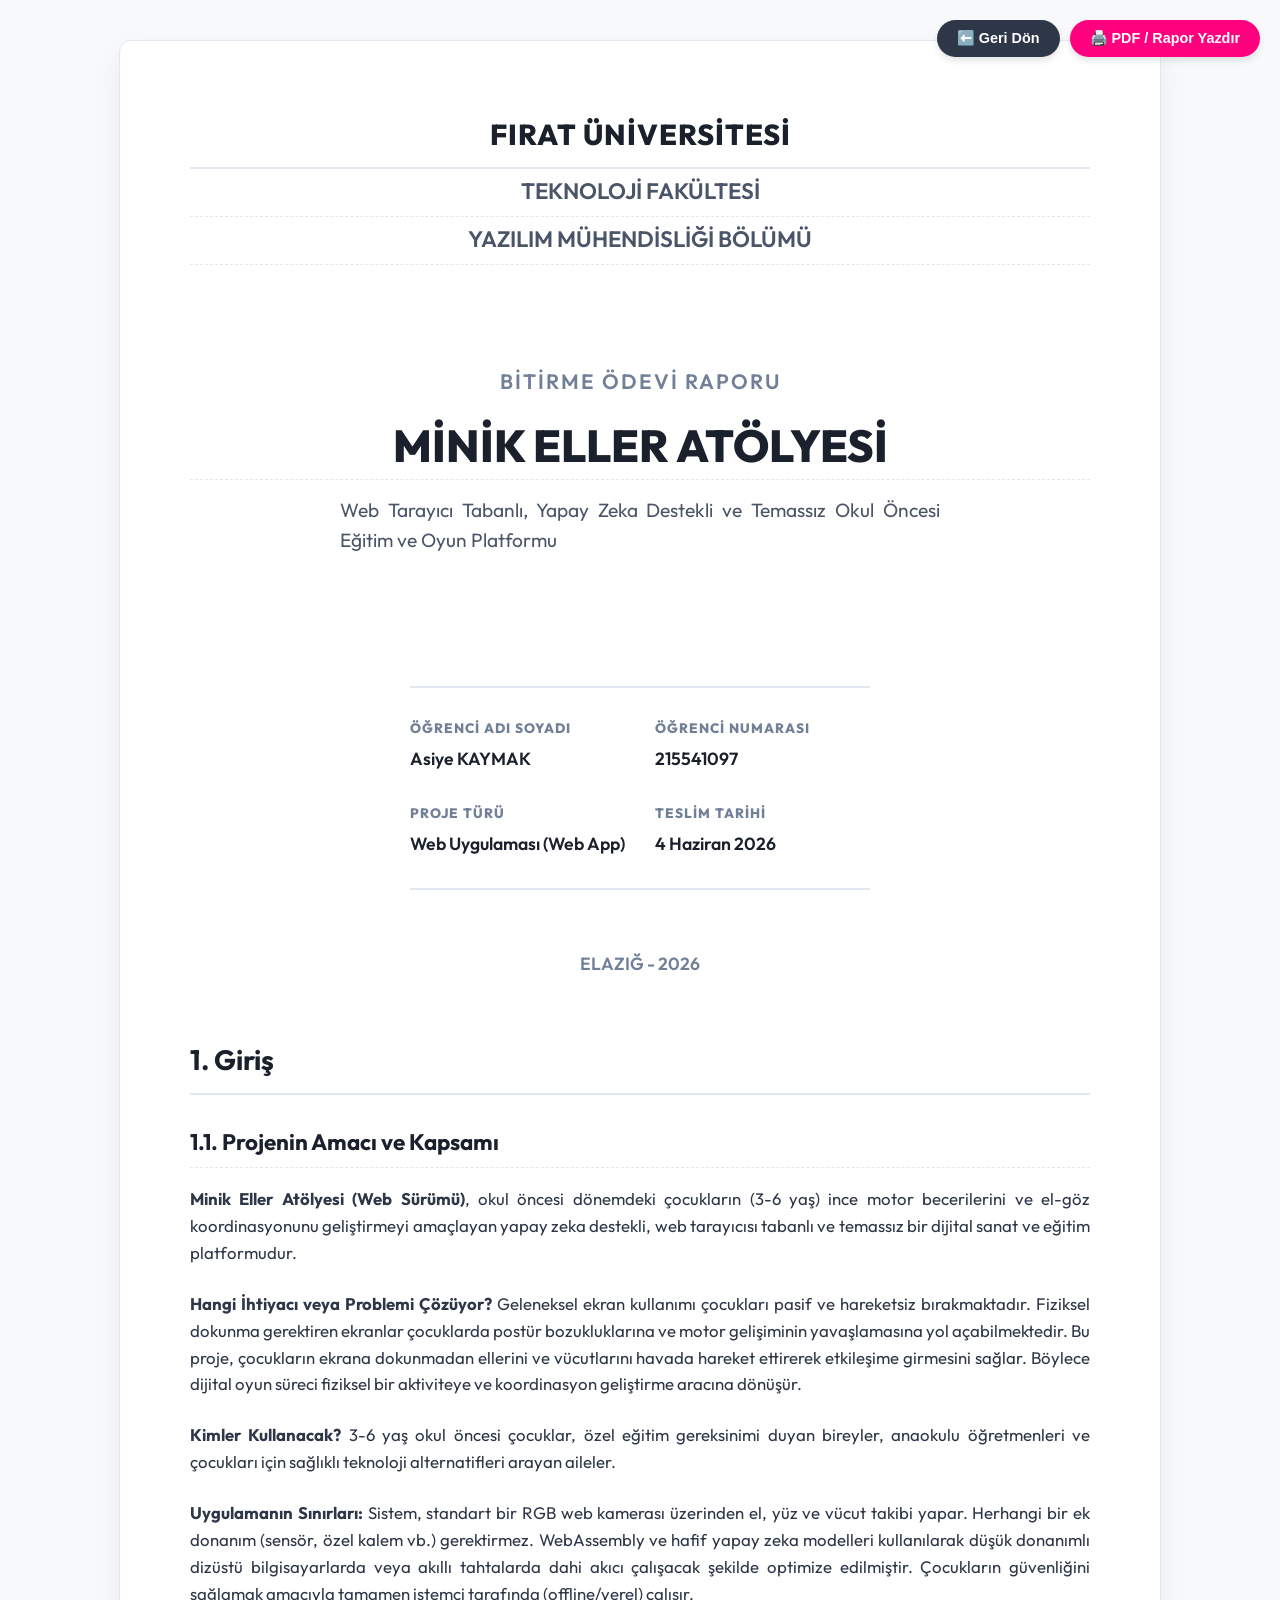
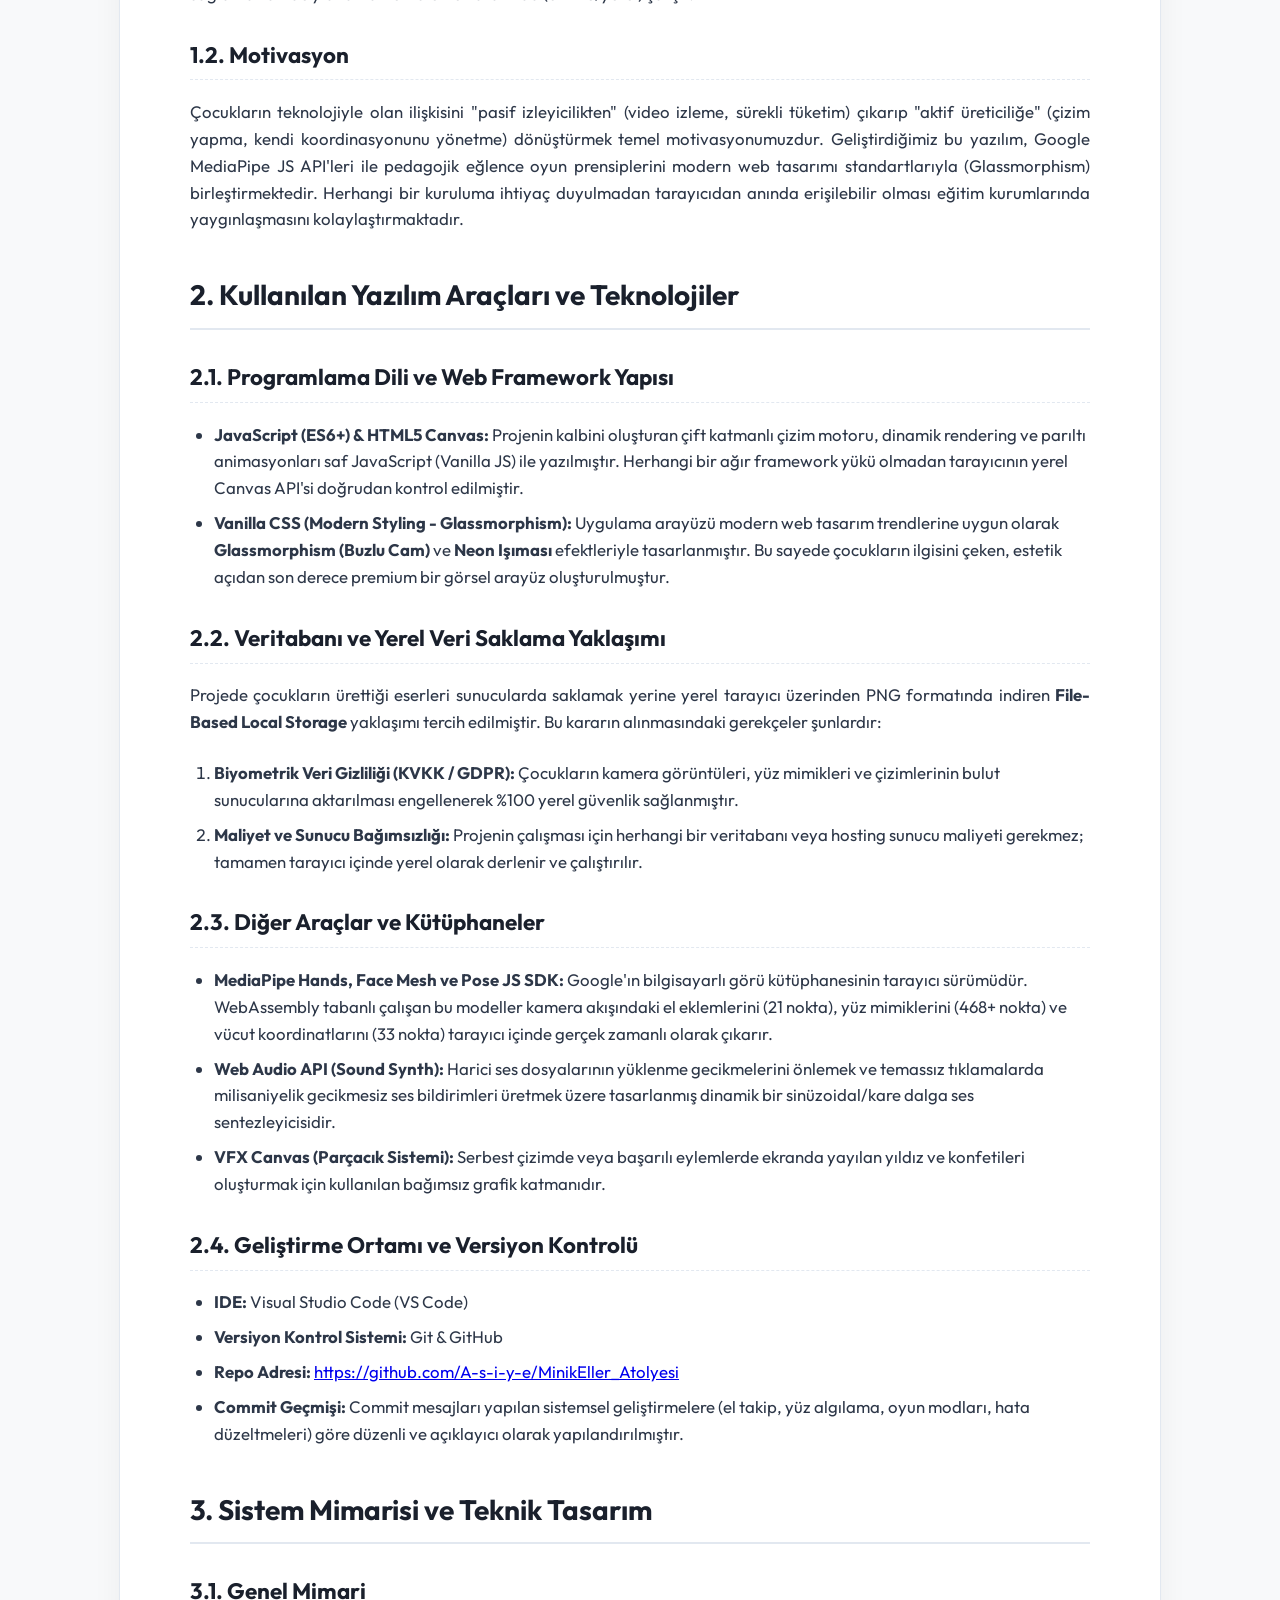
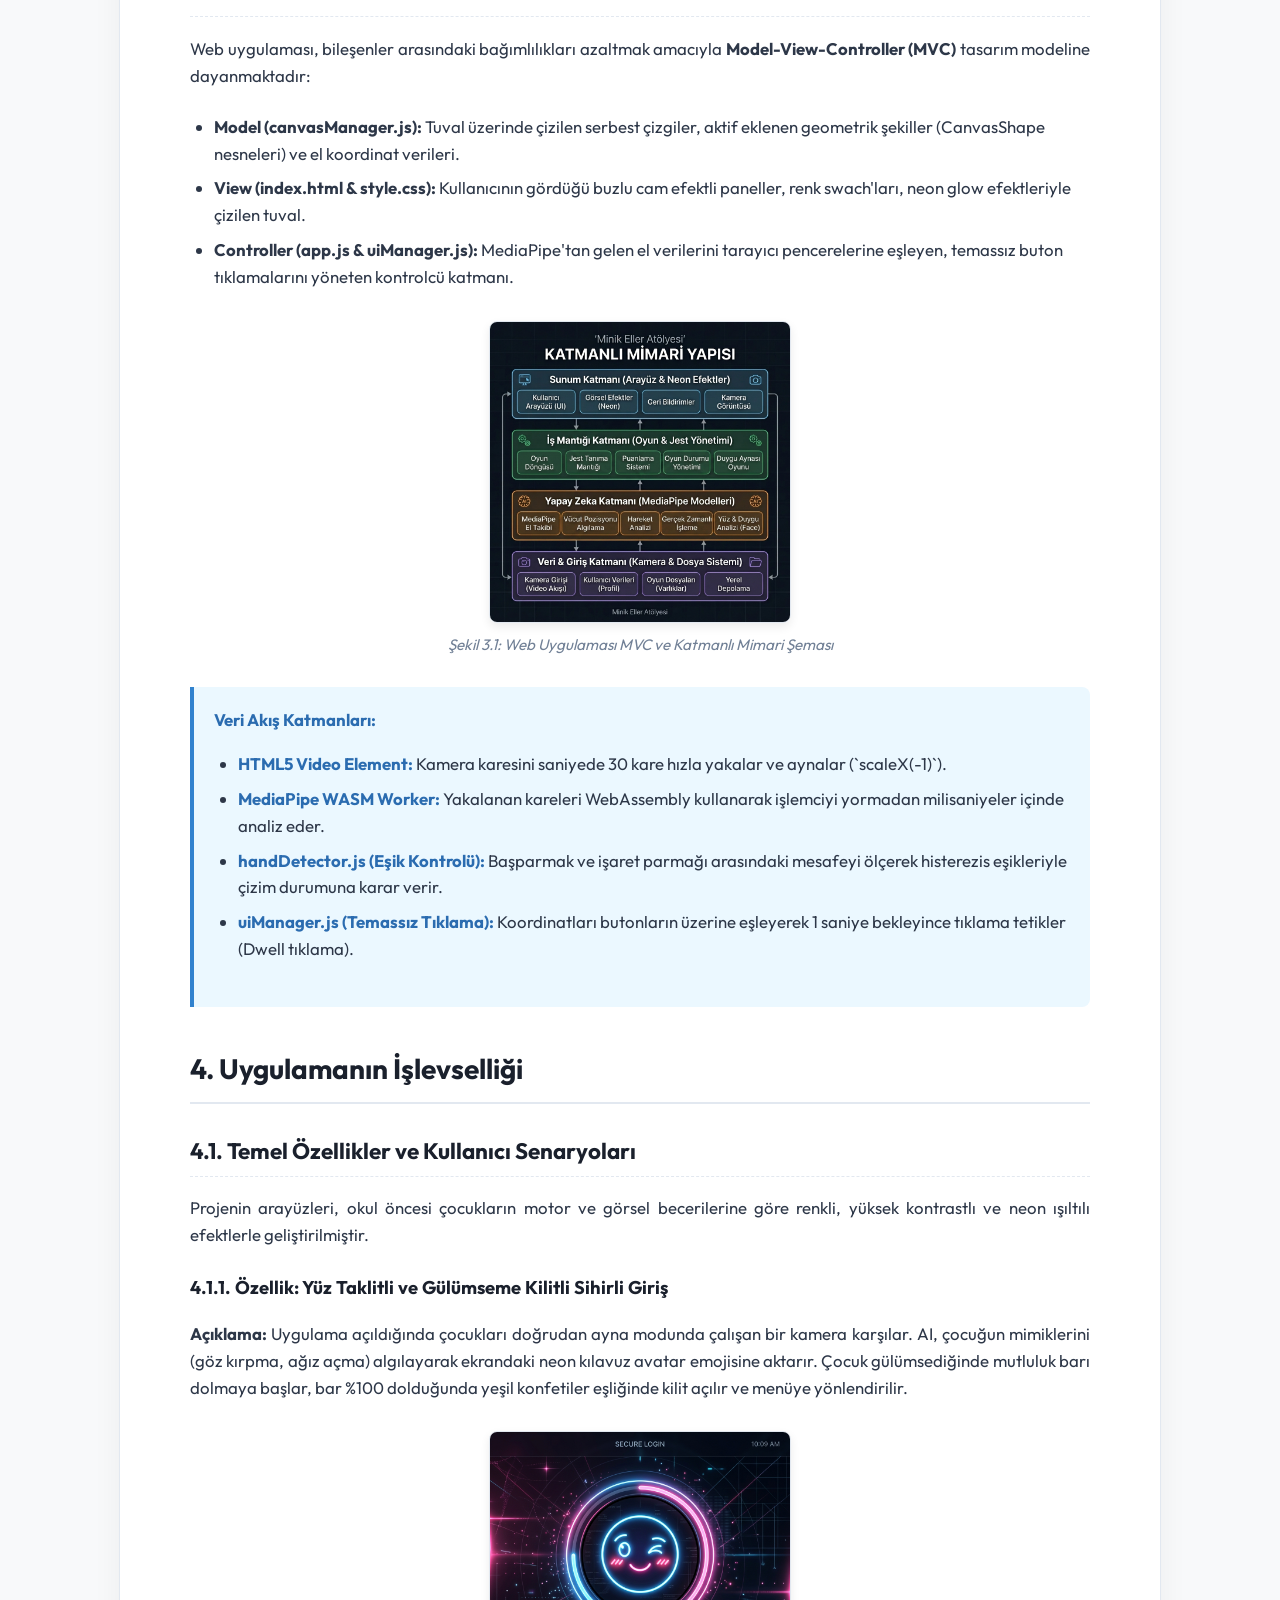
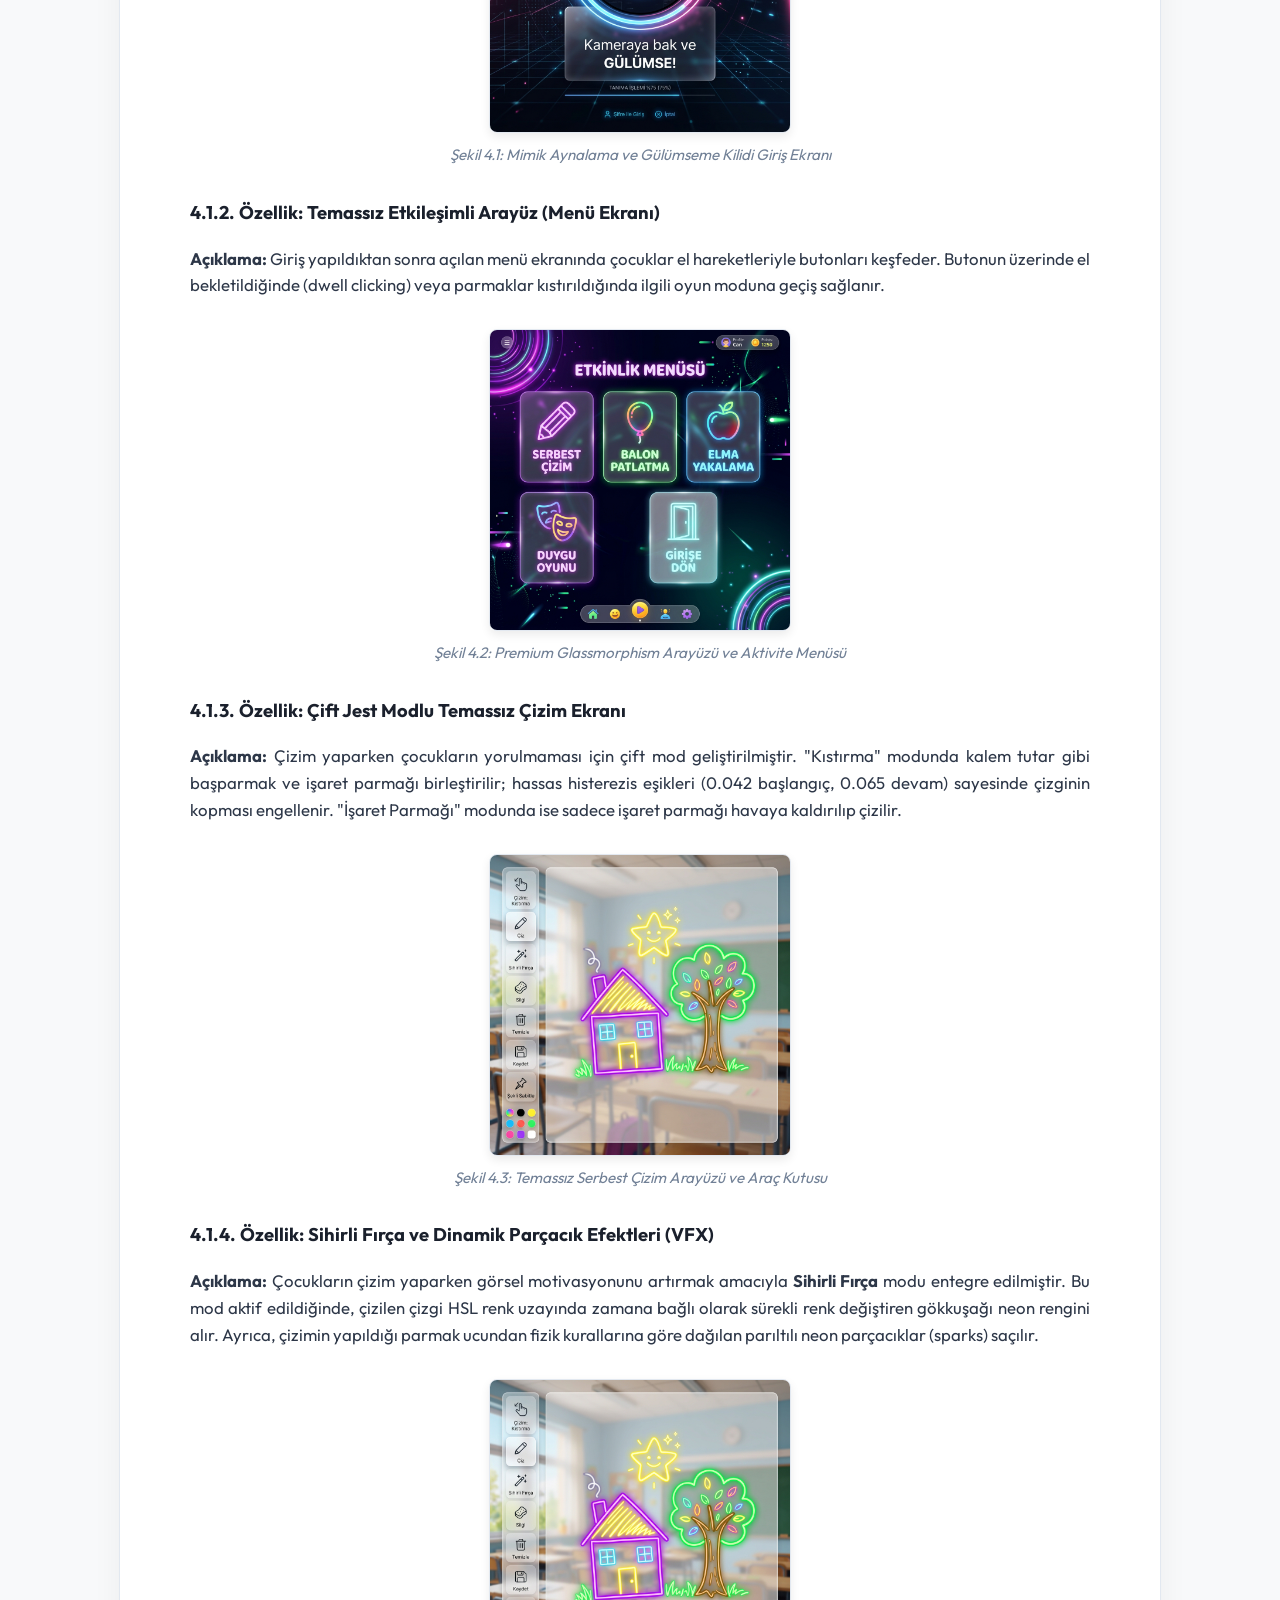
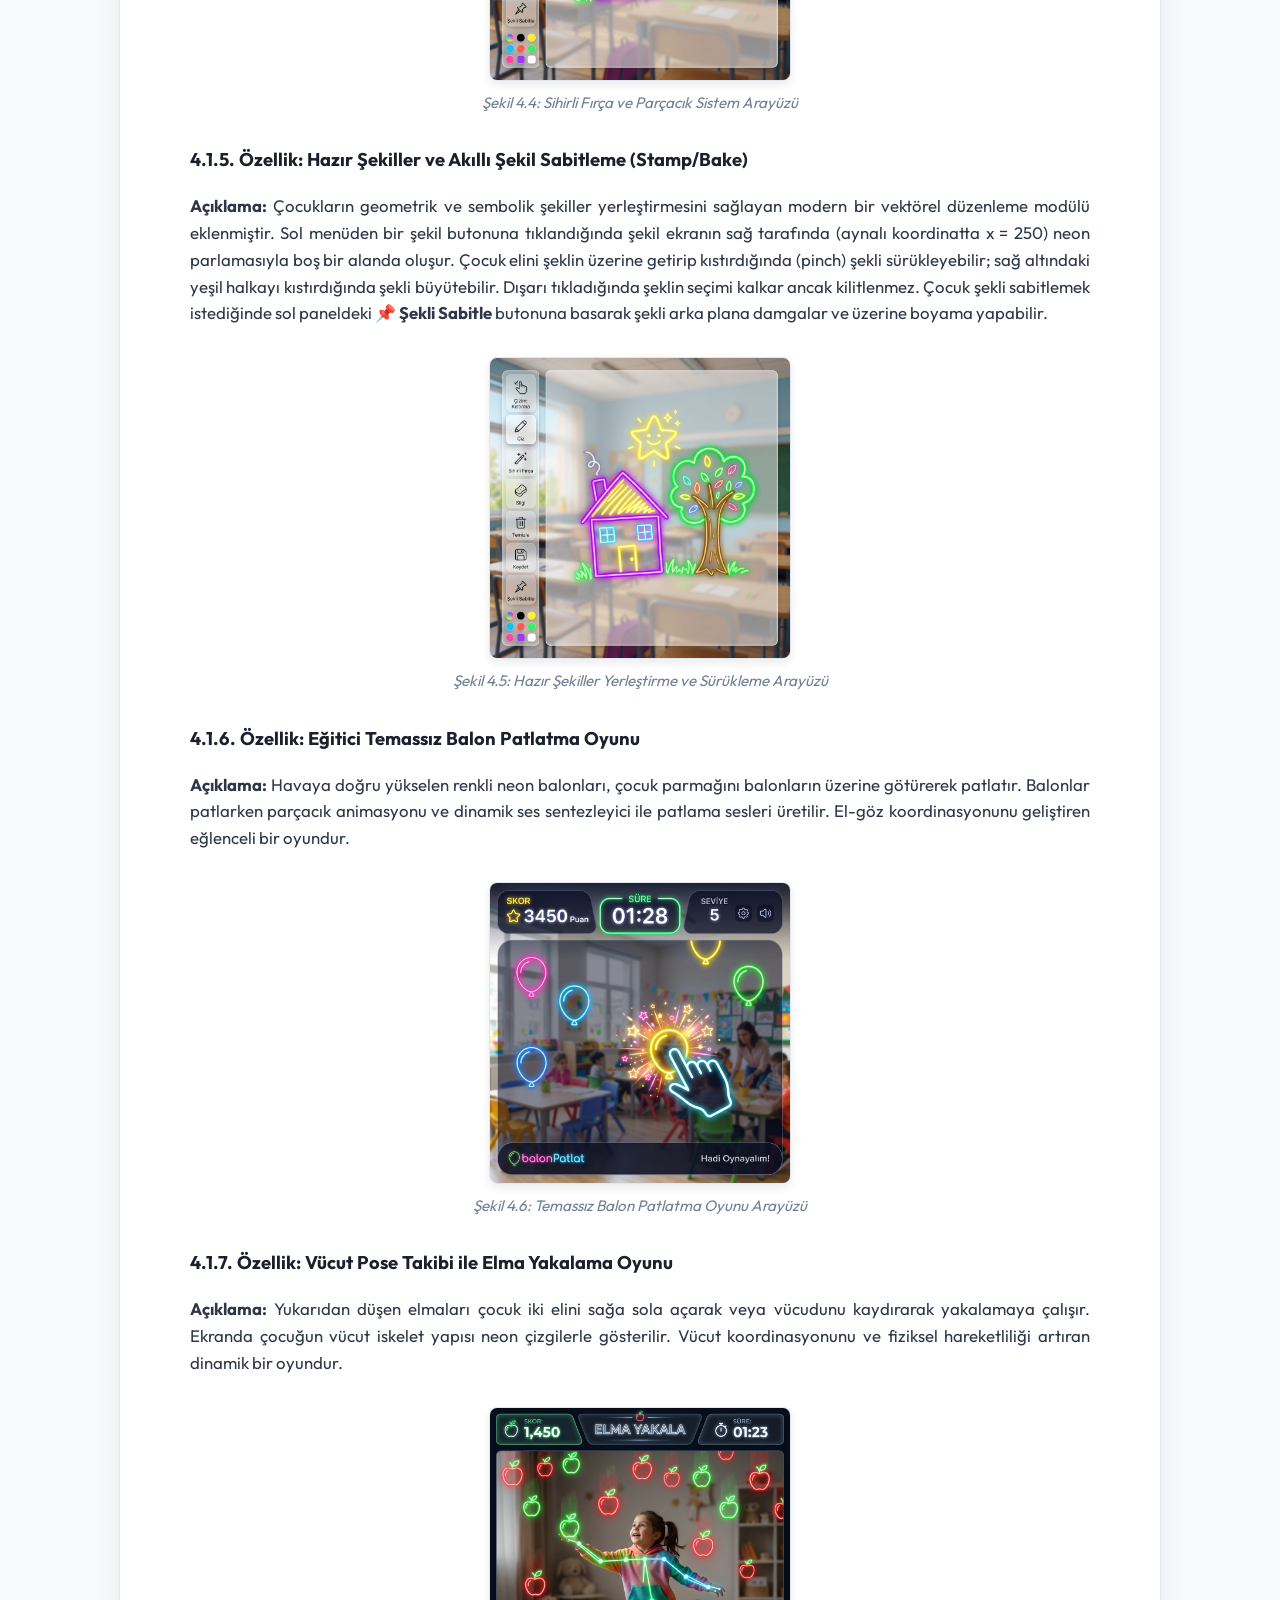
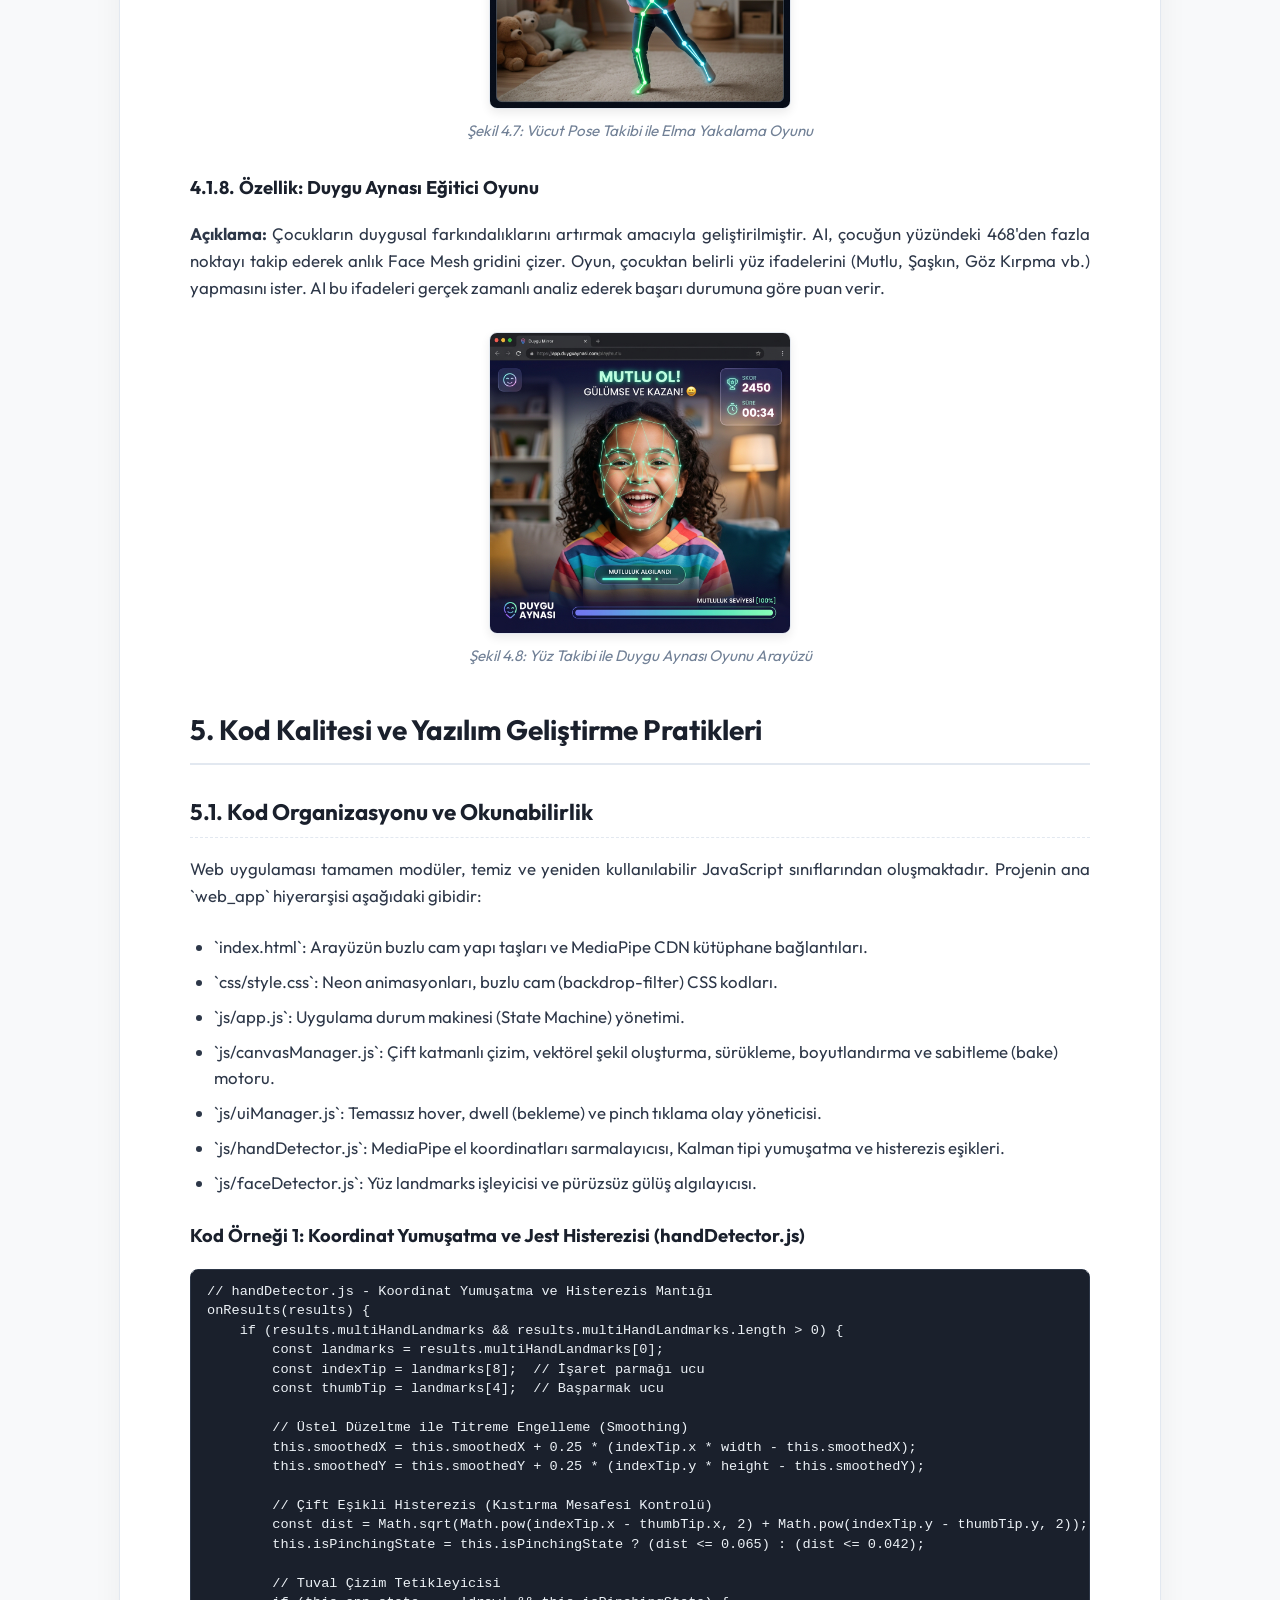
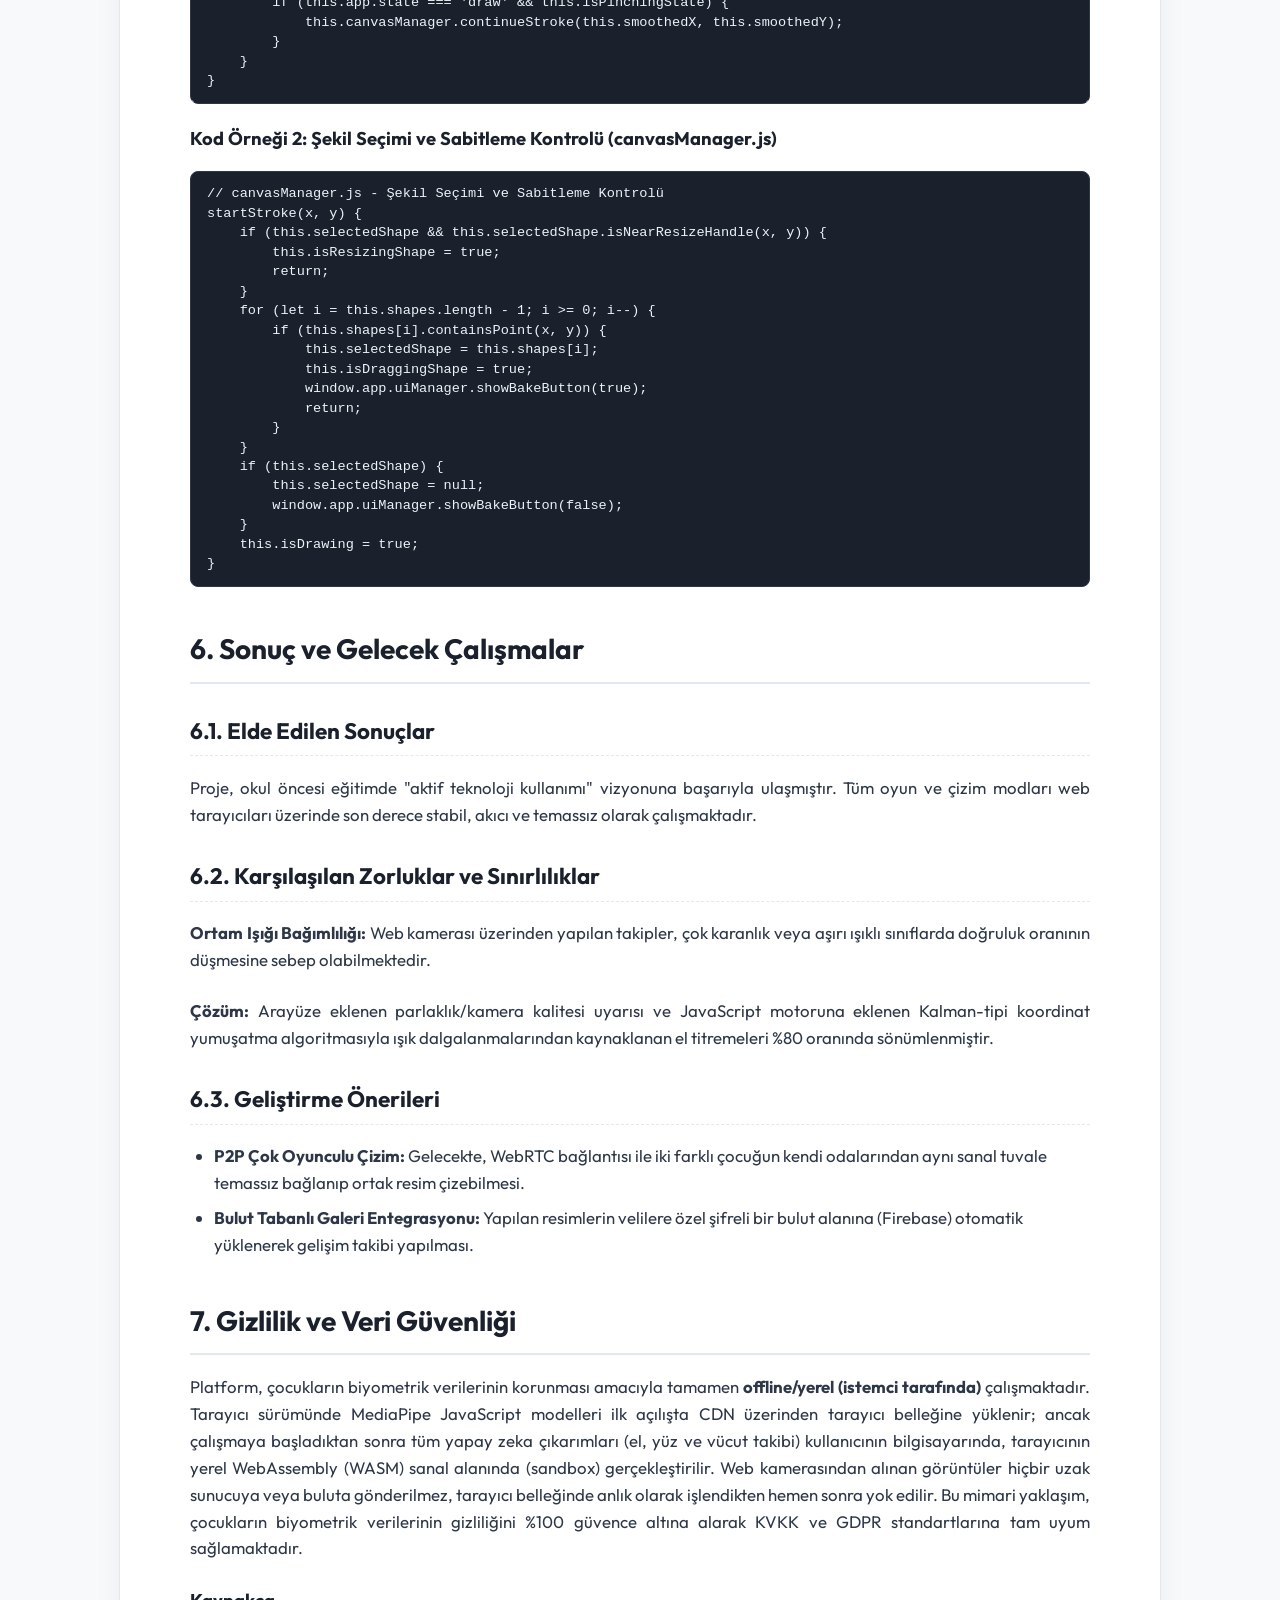
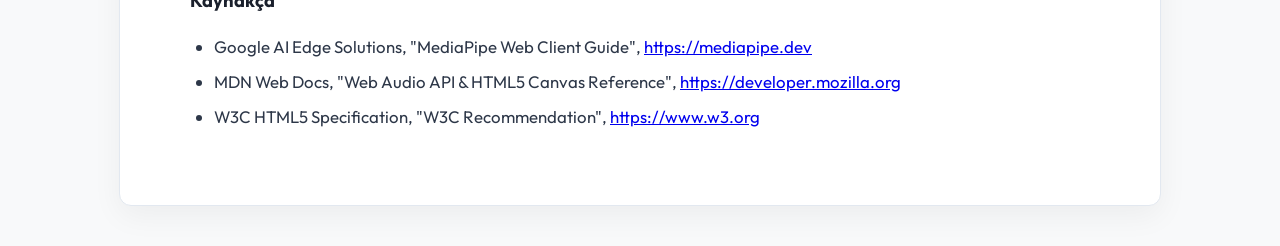
==== commit 893a2598: "docs: make cover page full-page, section 1 on new page, and shorten code examples" ====
--- a/docs/bitirme_raporu.html
+++ b/docs/bitirme_raporu.html
@@ -78,12 +78,13 @@
         /* Cover Page (Fırat University Format) */
         .cover-page {
             text-align: center;
+            height: 100%;
+            min-height: 850px;
             display: flex;
             flex-direction: column;
-            justify-content: center;
-            padding: 40px 0;
-            border-bottom: 3px double var(--border-color);
-            margin-bottom: 40px;
+            justify-content: space-between;
+            page-break-after: always;
+            padding: 20px 0;
         }
 
         .cover-header h1 {
@@ -102,7 +103,7 @@
         }
 
         .cover-title {
-            margin: 40px 0;
+            margin: 80px 0;
         }
 
         .cover-title h3 {
@@ -129,7 +130,7 @@
         }
 
         .cover-meta {
-            margin-top: 30px;
+            margin-top: 50px;
             display: grid;
             grid-template-columns: 1fr 1fr;
             gap: 30px;
@@ -162,7 +163,7 @@
         }
 
         .cover-footer {
-            margin-top: 30px;
+            margin-top: 60px;
             font-size: 1.1rem;
             font-weight: 600;
             color: #718096;
@@ -264,13 +265,13 @@
         pre {
             background-color: #1a202c;
             color: #edf2f7;
-            padding: 20px;
+            padding: 12px 16px;
             border-radius: 8px;
             overflow-x: auto;
             font-family: 'Courier New', Courier, monospace;
-            font-size: 0.9rem;
+            font-size: 0.78rem;
             line-height: 1.4;
-            margin: 20px 0;
+            margin: 15px 0;
             border: 1px solid #2d3748;
             page-break-inside: avoid;
         }
@@ -279,9 +280,9 @@
             font-family: 'Courier New', Courier, monospace;
             background-color: #edf2f7;
             color: #e53e3e;
-            padding: 2px 6px;
+            padding: 2px 5px;
             border-radius: 4px;
-            font-size: 0.95rem;
+            font-size: 0.85rem;
         }
 
         pre code {
@@ -363,7 +364,8 @@
                 background: #f7fafc !important;
                 color: black !important;
                 border: 1pt solid #cbd5e0 !important;
-                font-size: 10pt;
+                font-size: 8.5pt;
+                padding: 10px !important;
                 white-space: pre-wrap;
                 word-wrap: break-word;
             }
@@ -372,6 +374,7 @@
                 background: #f7fafc !important;
                 color: black !important;
                 border: 0.5pt solid #cbd5e0 !important;
+                font-size: 8.5pt;
             }
 
             th {
@@ -651,107 +654,48 @@
         </ul>
 
         <h3>Kod Örneği 1: Koordinat Yumuşatma ve Jest Histerezisi (handDetector.js)</h3>
-        <pre><code class="language-javascript">// handDetector.js - El Landmark İşleme ve Histerezis Çizim Kontrolü
+        <pre><code class="language-javascript">// handDetector.js - Koordinat Yumuşatma ve Histerezis Mantığı
 onResults(results) {
-    const width = this.canvasManager.canvas.width;
-    const height = this.canvasManager.canvas.height;
-    
     if (results.multiHandLandmarks && results.multiHandLandmarks.length > 0) {
-        const landmarks = results.multiHandLandmarks[0]; // İlk el verisini al
-        
+        const landmarks = results.multiHandLandmarks[0];
         const indexTip = landmarks[8];  // İşaret parmağı ucu
         const thumbTip = landmarks[4];  // Başparmak ucu
         
-        const rawX = indexTip.x * width;
-        const rawY = indexTip.y * height;
-        
-        // El titremesini önleyen Üstel Düzeltme (Exponential Smoothing)
-        if (this.smoothedX === undefined) {
-            this.smoothedX = rawX;
-            this.smoothedY = rawY;
-        } else {
-            const alpha = 0.25; // Gecikmesiz akıcı yumuşatma katsayısı
-            this.smoothedX = this.smoothedX + alpha * (rawX - this.smoothedX);
-            this.smoothedY = this.smoothedY + alpha * (rawY - this.smoothedY);
-        }
-        
-        const x = this.smoothedX;
-        const y = this.smoothedY;
-        
-        // Başparmak ile işaret parmağı arasındaki 3B mesafeyi hesapla
-        const distance = Math.sqrt(
-            Math.pow(indexTip.x - thumbTip.x, 2) + 
-            Math.pow(indexTip.y - thumbTip.y, 2)
-        );
-        
-        // Çift Eşikli Histerezis Mantığı (Kazara çizimleri önler)
-        let wantToDraw = false;
-        if (this.isPinchingState) {
-            wantToDraw = distance <= 0.065; // Çizimi sürdürmek için toleranslı eşik
-        } else {
-            wantToDraw = distance <= 0.042; // Çizimi başlatmak için katı eşik
-        }
-        
-        if (wantToDraw) {
-            this.isPinchingState = true;
-            this.nonPinchFrames = 0;
-        } else {
-            this.nonPinchFrames++;
-            const maxDebounce = (this.canvasManager && (this.canvasManager.isDraggingShape || this.canvasManager.isResizingShape)) ? 8 : 3;
-            if (this.nonPinchFrames >= maxDebounce) {
-                this.isPinchingState = false;
-            }
-        }
-        
-        // Çizim tuvaline koordinatları gönder
-        if (this.app.state === 'draw') {
-            if (this.isPinchingState) {
-                if (!this.canvasManager.isDrawing) {
-                    this.canvasManager.startStroke(x, y);
-                } else {
-                    this.canvasManager.continueStroke(x, y);
-                }
-            } else {
-                if (this.canvasManager.isDrawing) {
-                    this.canvasManager.endStroke();
-                }
-            }
+        // Üstel Düzeltme ile Titreme Engelleme (Smoothing)
+        this.smoothedX = this.smoothedX + 0.25 * (indexTip.x * width - this.smoothedX);
+        this.smoothedY = this.smoothedY + 0.25 * (indexTip.y * height - this.smoothedY);
+        
+        // Çift Eşikli Histerezis (Kıstırma Mesafesi Kontrolü)
+        const dist = Math.sqrt(Math.pow(indexTip.x - thumbTip.x, 2) + Math.pow(indexTip.y - thumbTip.y, 2));
+        this.isPinchingState = this.isPinchingState ? (dist <= 0.065) : (dist <= 0.042);
+        
+        // Tuval Çizim Tetikleyicisi
+        if (this.app.state === 'draw' && this.isPinchingState) {
+            this.canvasManager.continueStroke(this.smoothedX, this.smoothedY);
         }
     }
 }</code></pre>
 
         <h3>Kod Örneği 2: Şekil Seçimi ve Sabitleme Kontrolü (canvasManager.js)</h3>
-        <pre><code class="language-javascript">// canvasManager.js - Şekil Yakalama ve Dışarı Tıklamada Seçimi Kaldırma
+        <pre><code class="language-javascript">// canvasManager.js - Şekil Seçimi ve Sabitleme Kontrolü
 startStroke(x, y) {
     if (this.selectedShape && this.selectedShape.isNearResizeHandle(x, y)) {
         this.isResizingShape = true;
-        this.isDrawing = true;
         return;
     }
-
     for (let i = this.shapes.length - 1; i >= 0; i--) {
         if (this.shapes[i].containsPoint(x, y)) {
             this.selectedShape = this.shapes[i];
             this.isDraggingShape = true;
-            this.isDrawing = true;
-            this.dragOffsetX = x - this.shapes[i].x;
-            this.dragOffsetY = y - this.shapes[i].y;
-            if (window.app && window.app.uiManager) {
-                window.app.uiManager.showBakeButton(true);
-            }
+            window.app.uiManager.showBakeButton(true);
             return;
         }
     }
-
     if (this.selectedShape) {
         this.selectedShape = null;
-        if (window.app && window.app.uiManager) {
-            window.app.uiManager.showBakeButton(false);
-        }
+        window.app.uiManager.showBakeButton(false);
     }
     this.isDrawing = true;
-    this.lastX = x;
-    this.lastY = y;
 }</code></pre>
 
         <!-- SECTION 6 -->
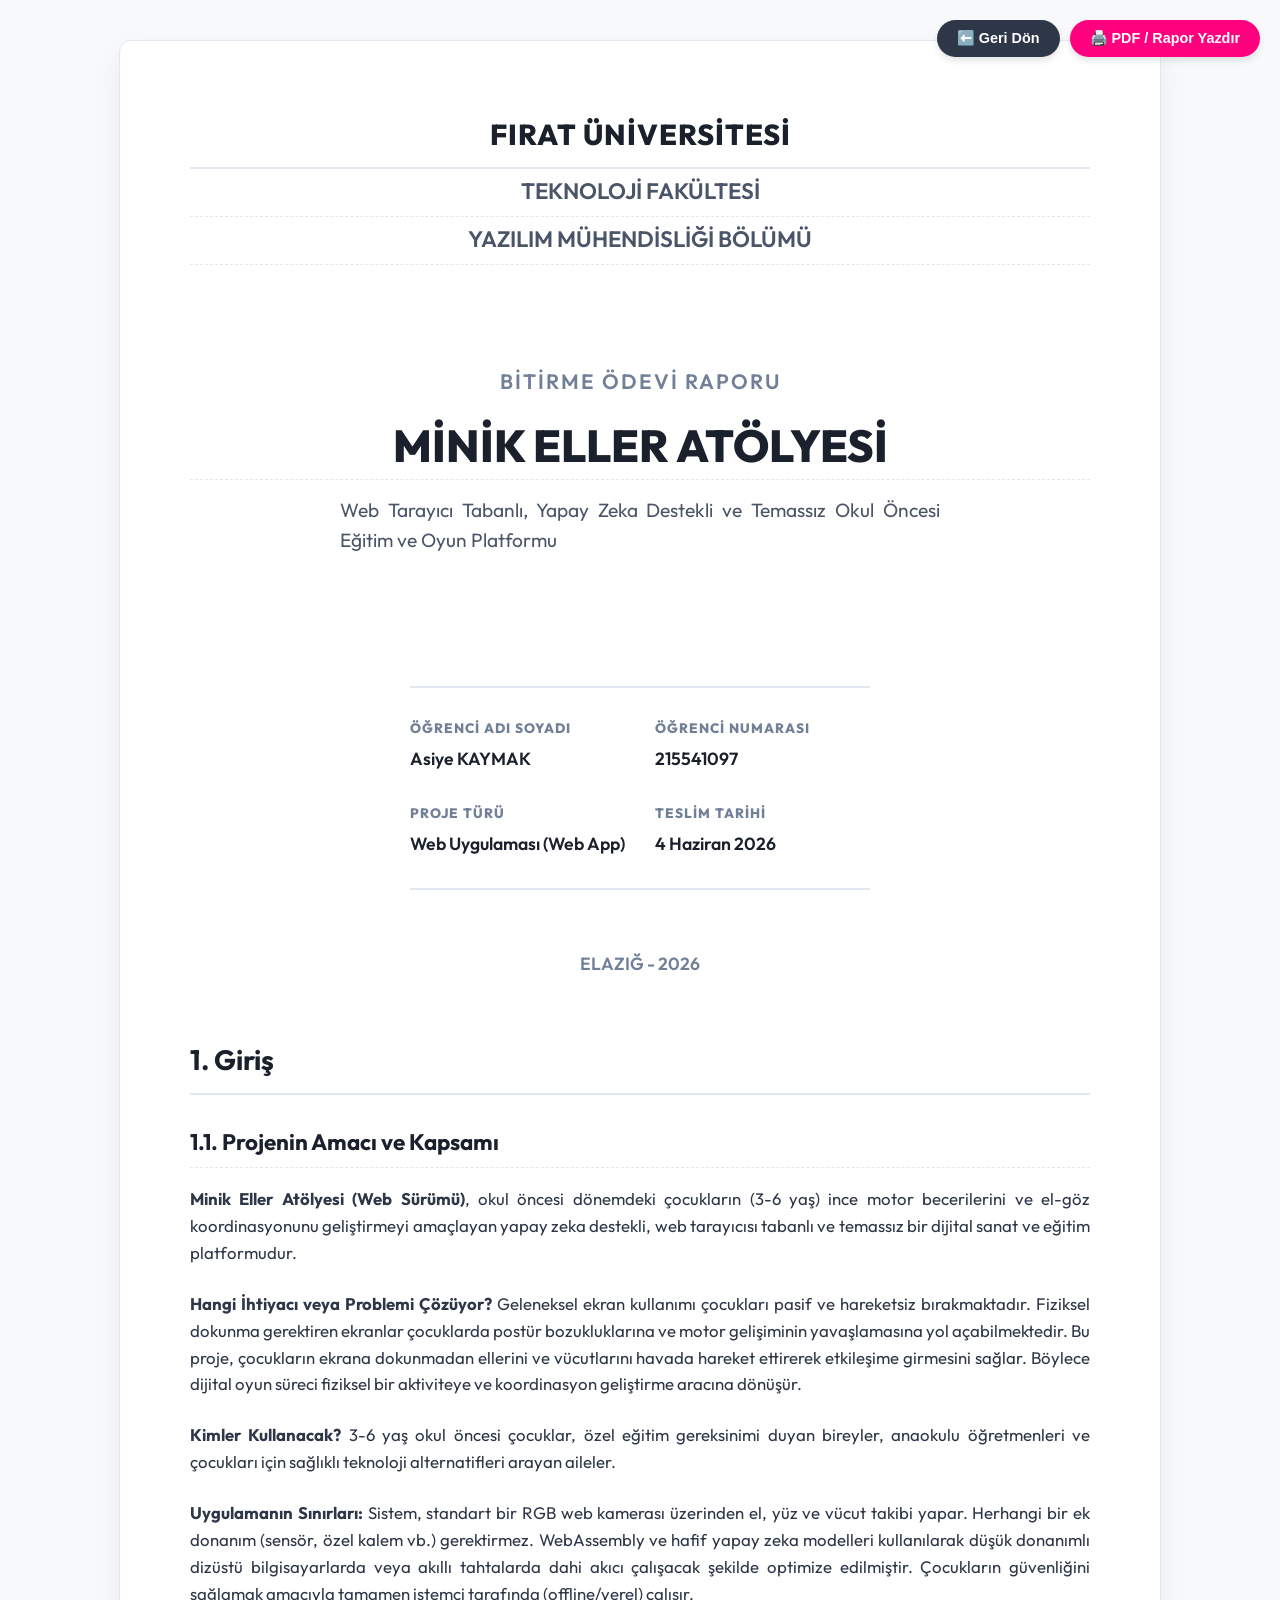
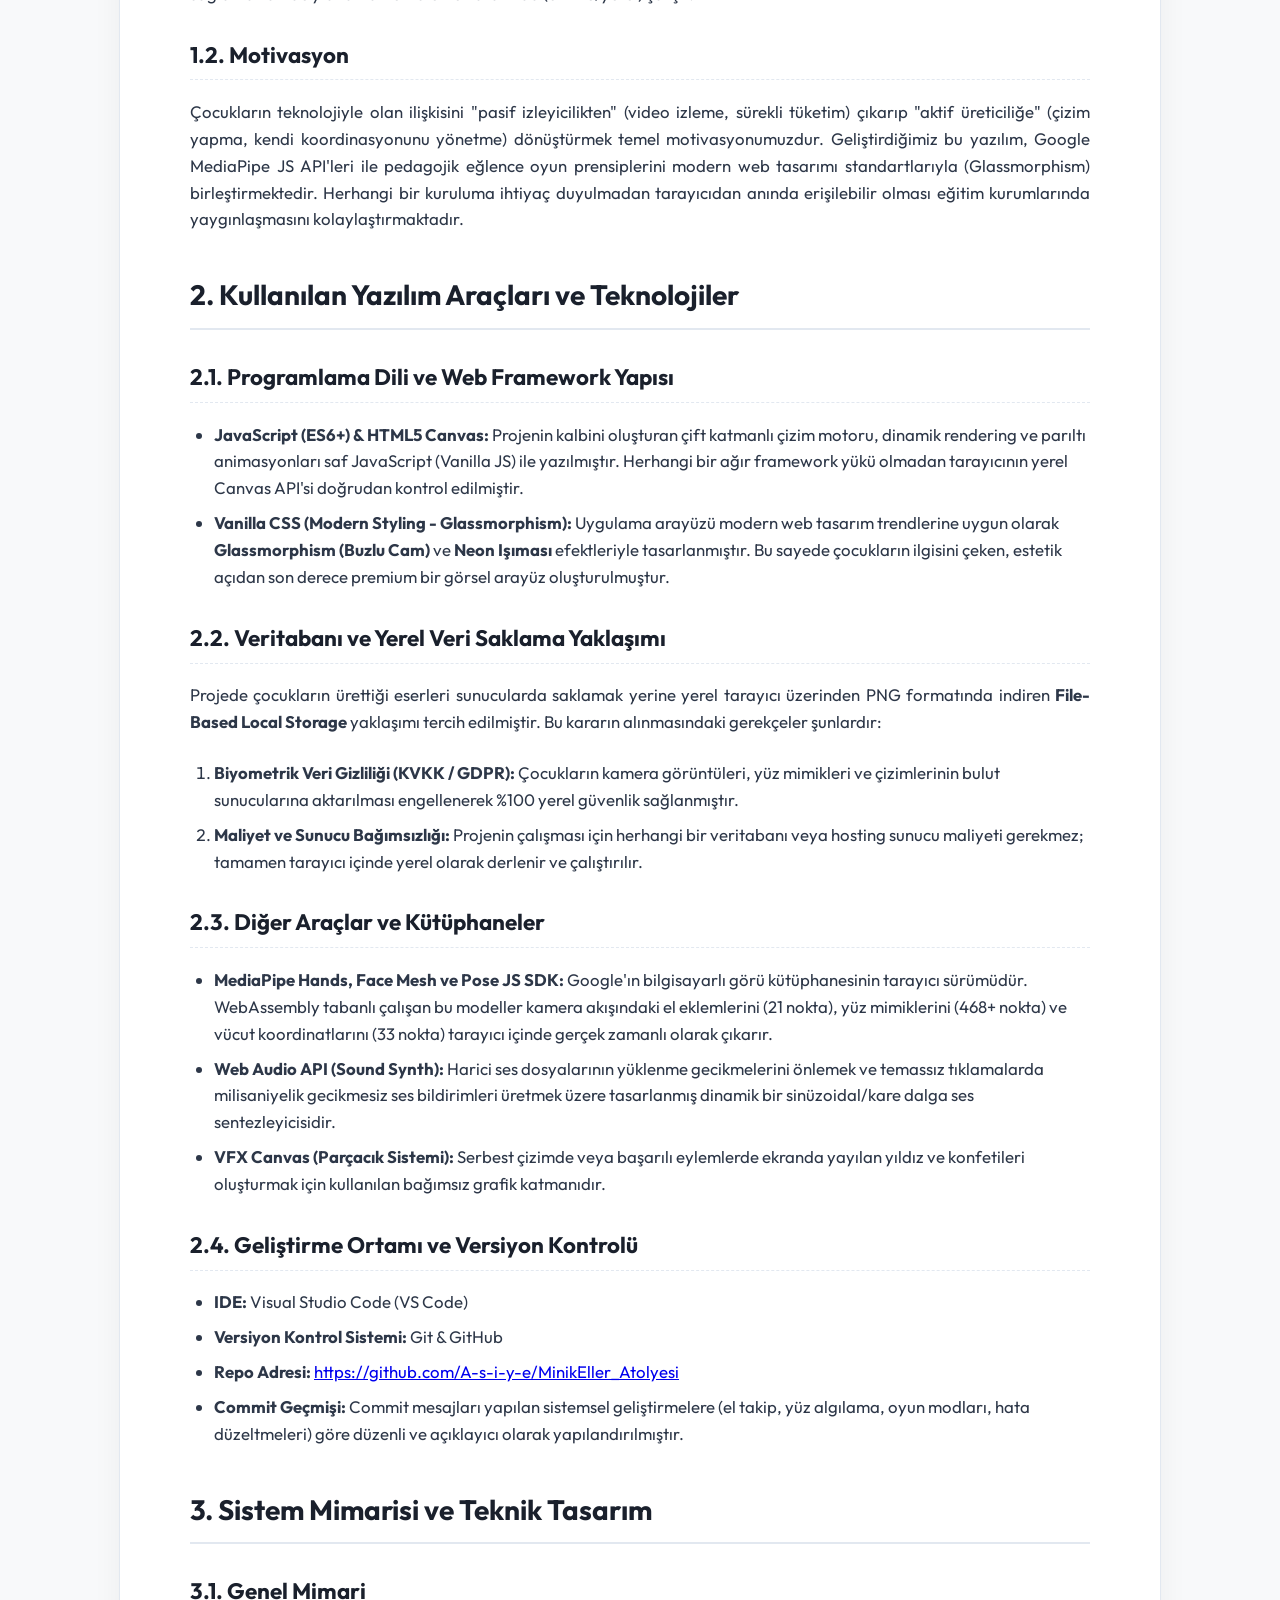
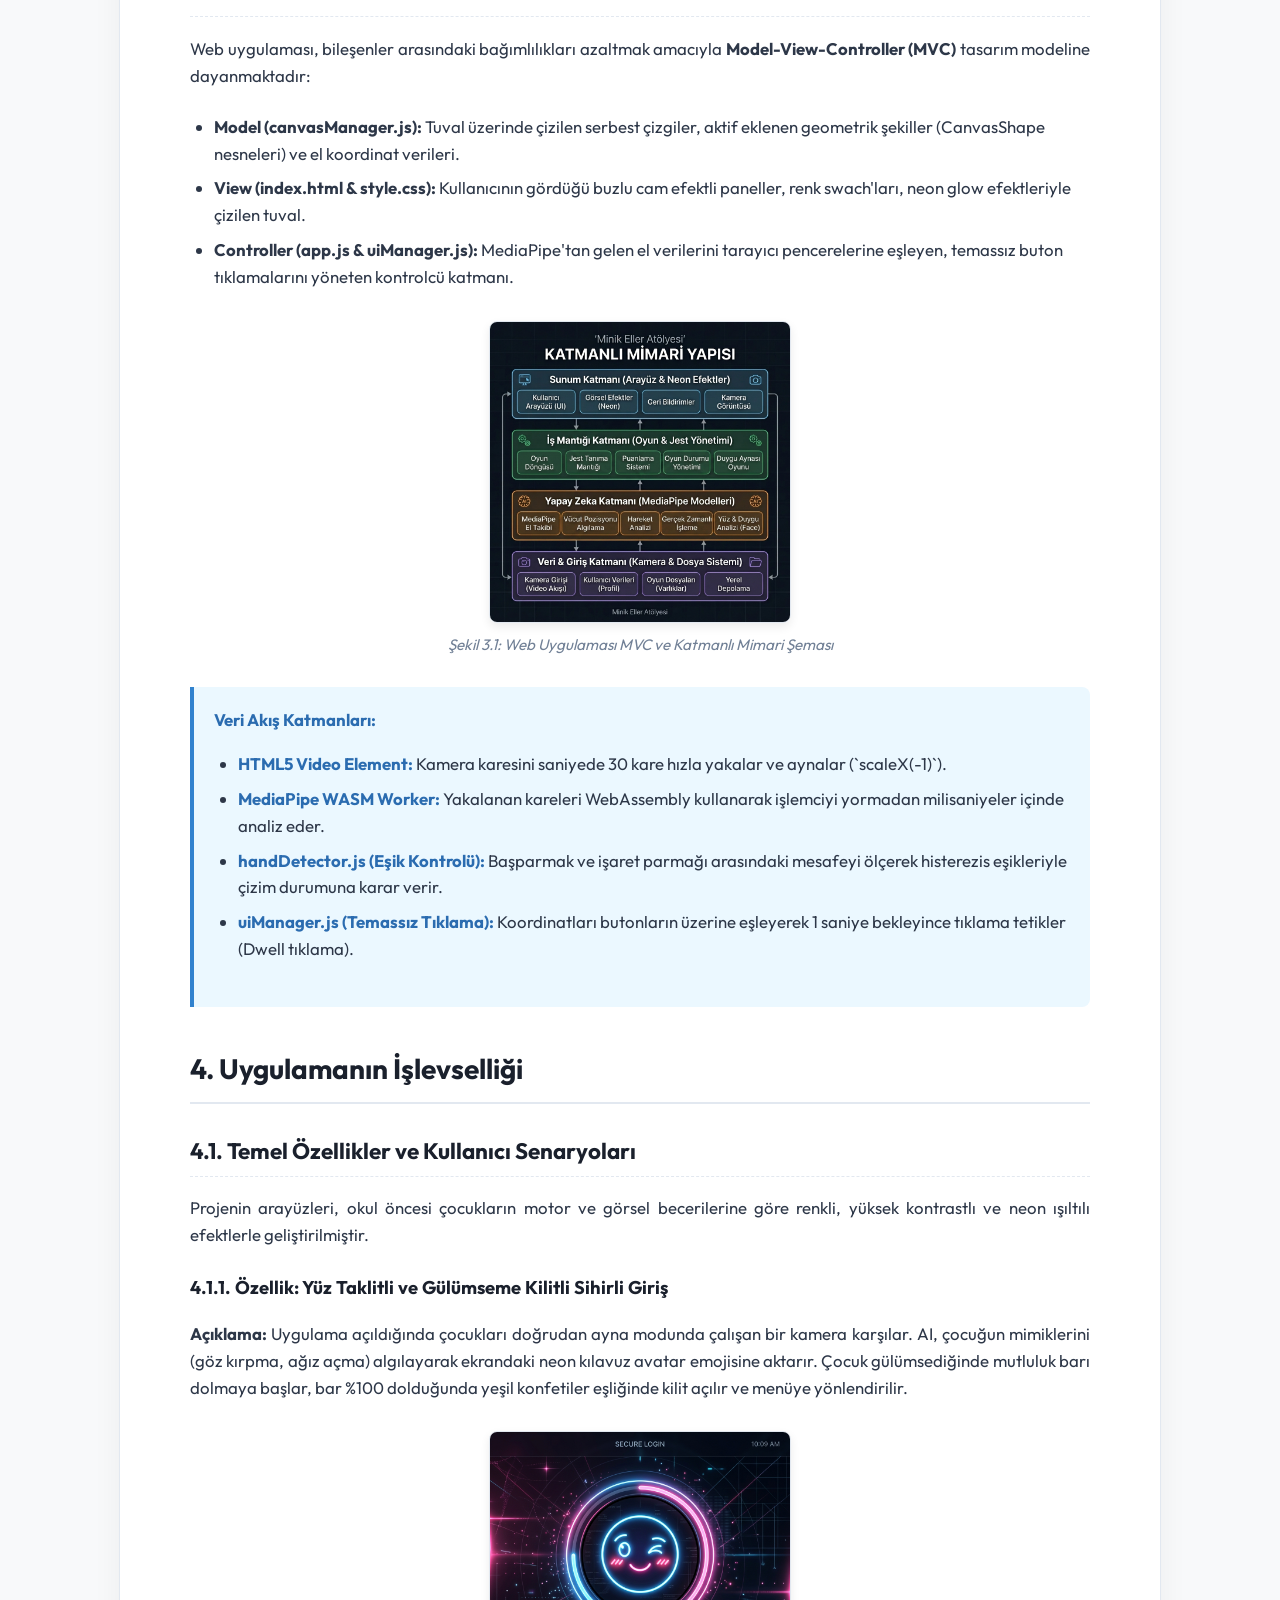
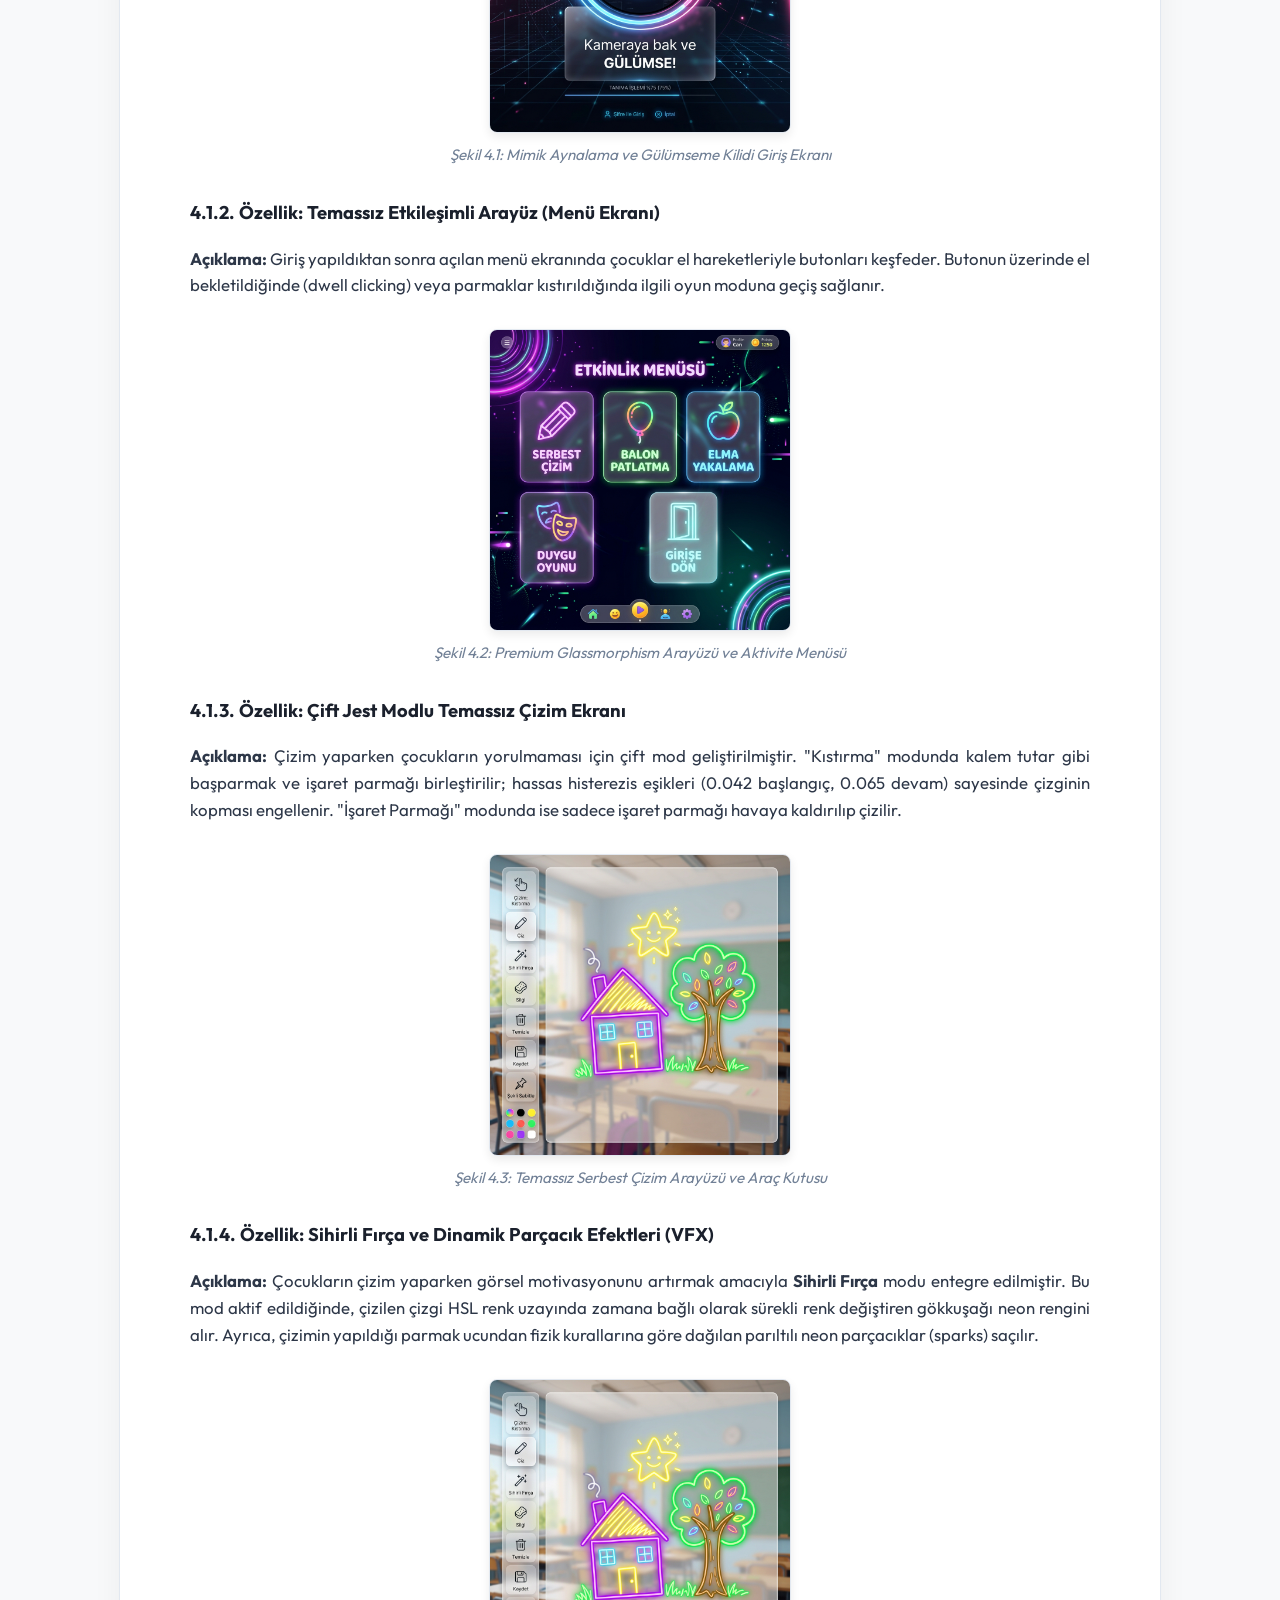
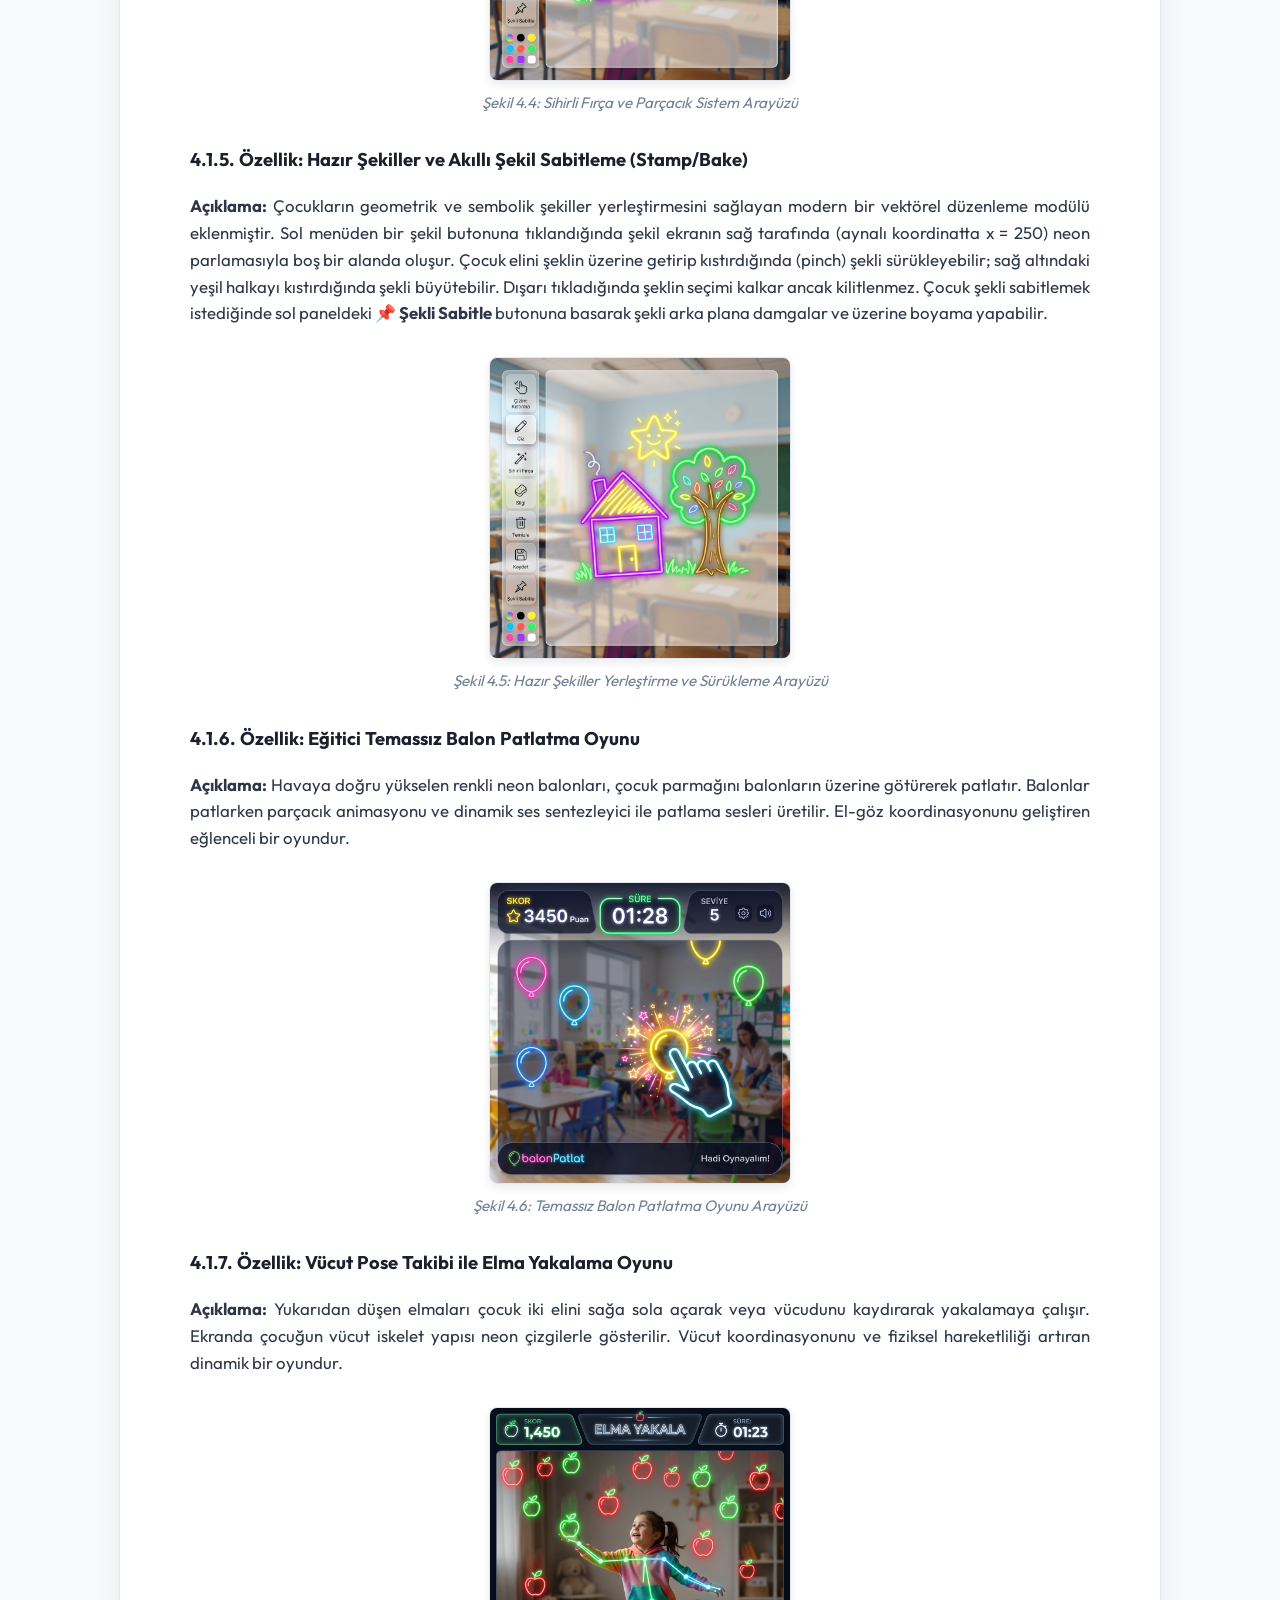
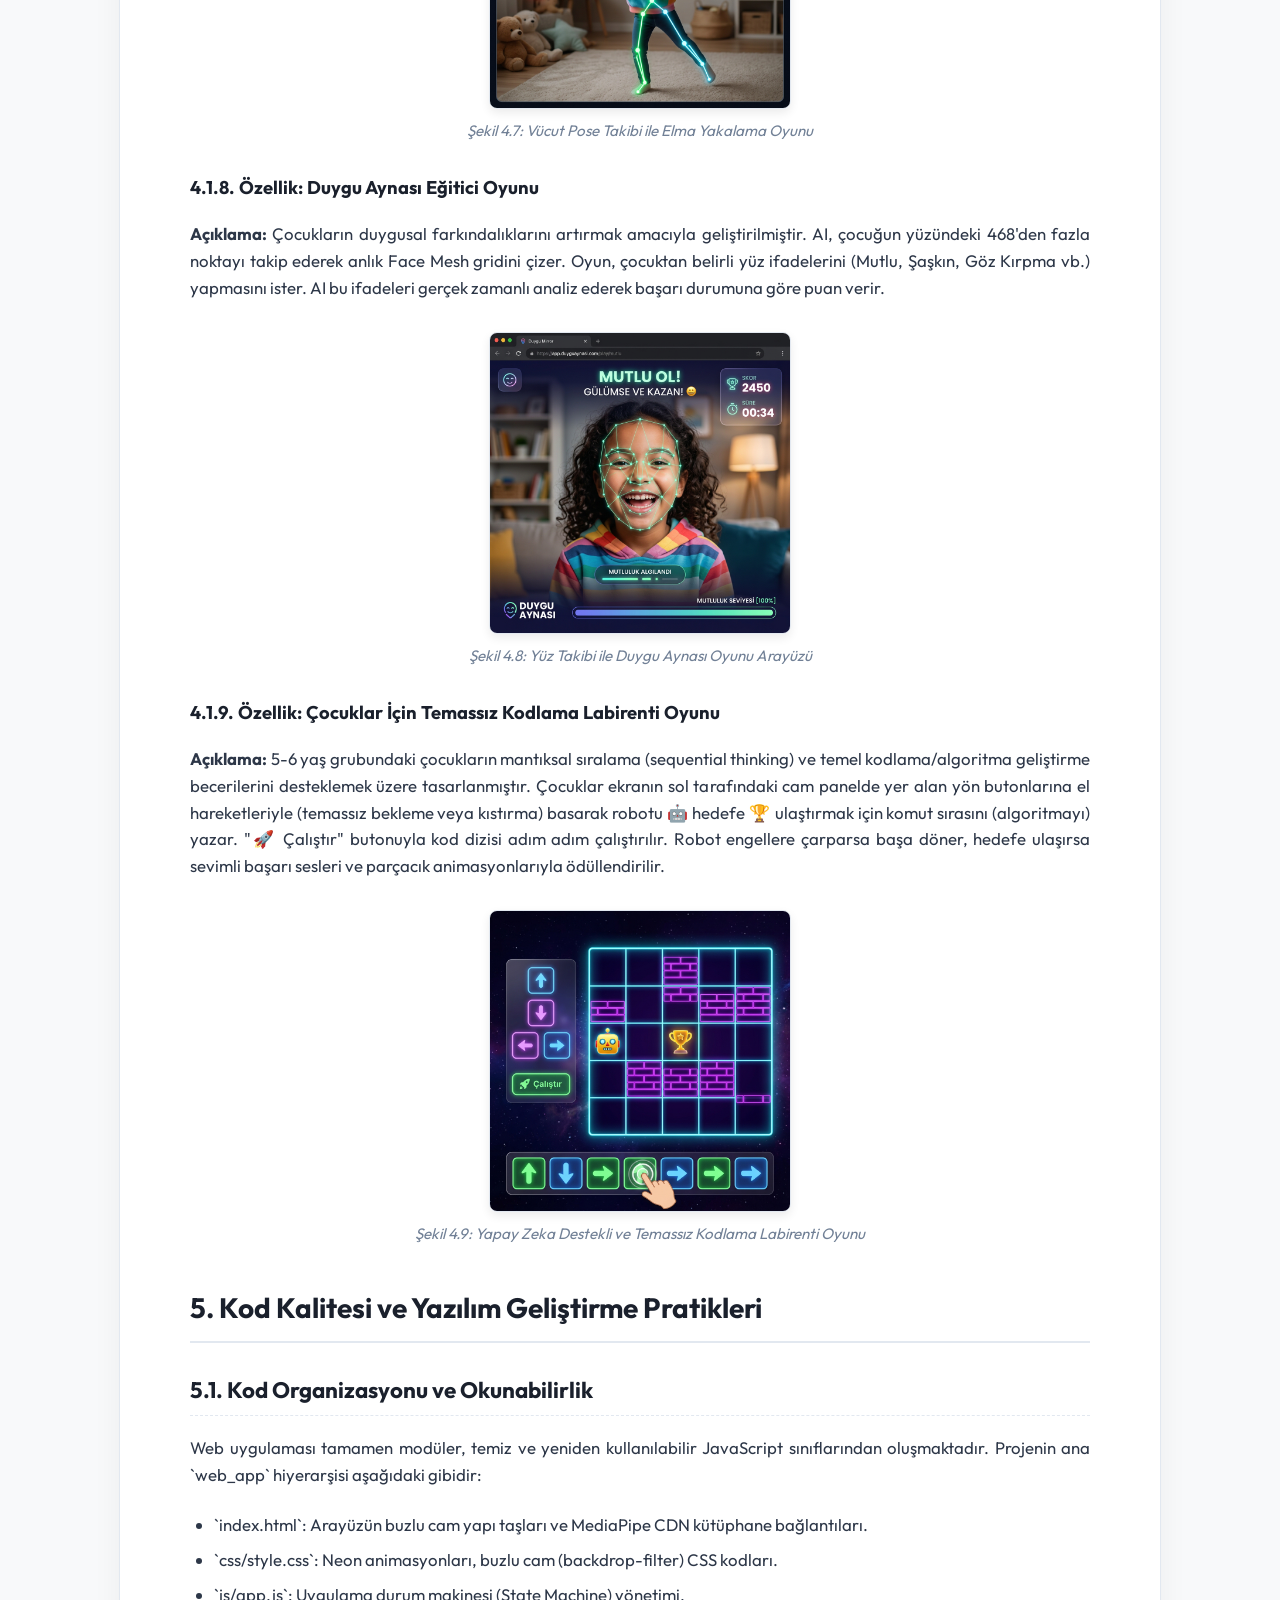
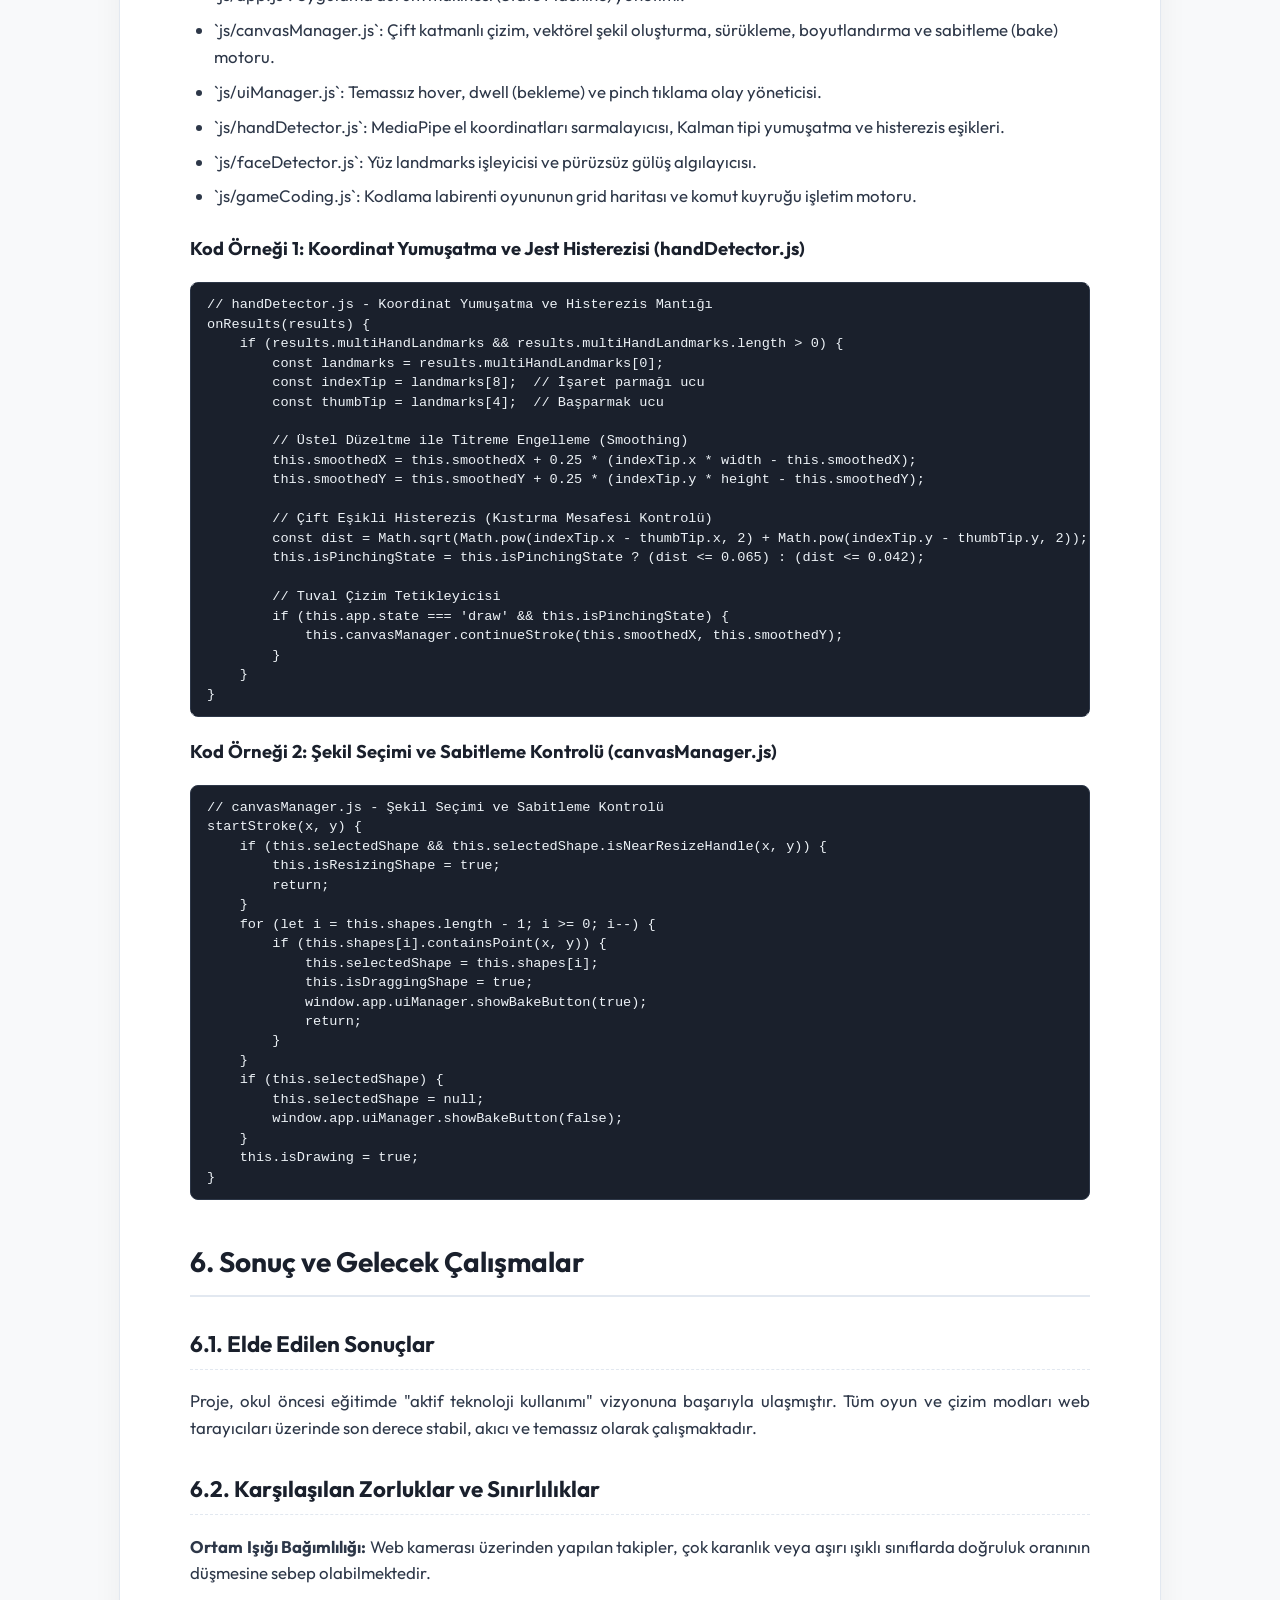
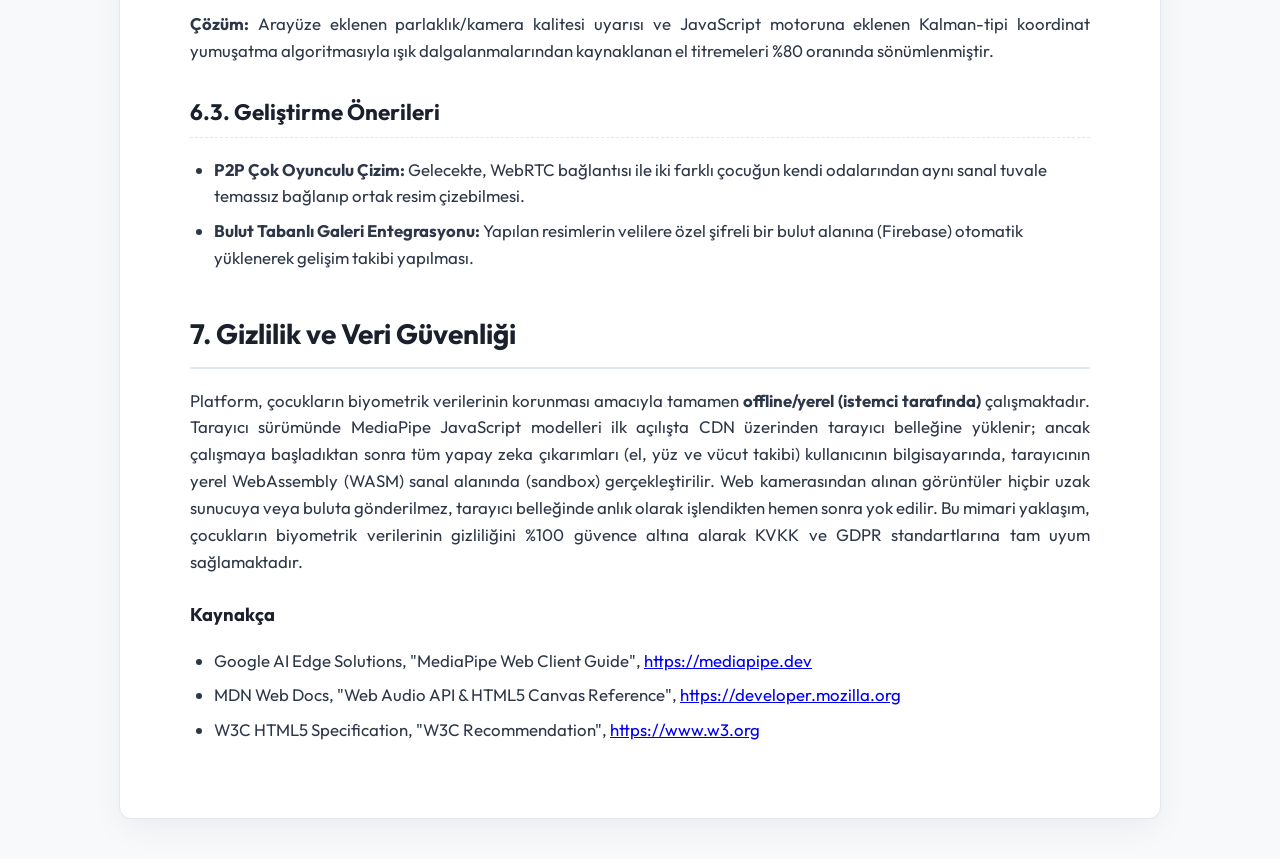
==== commit 5296b8ff: "feat: implement visual coding maze game for kids and document it in graduation report" ====
--- a/docs/bitirme_raporu.html
+++ b/docs/bitirme_raporu.html
@@ -334,6 +334,8 @@
                 font-family: 'Times New Roman', Times, serif;
                 color: black !important;
                 text-shadow: none !important;
+                page-break-after: avoid;
+                break-after: avoid;
             }
 
             h1 {
@@ -636,6 +638,15 @@
             <div class="figure-caption">Şekil 4.8: Yüz Takibi ile Duygu Aynası Oyunu Arayüzü</div>
         </div>
 
+        <h3 id="islev-coding">4.1.9. Özellik: Çocuklar İçin Temassız Kodlama Labirenti Oyunu</h3>
+        <p>
+            <strong>Açıklama:</strong> 5-6 yaş grubundaki çocukların mantıksal sıralama (sequential thinking) ve temel kodlama/algoritma geliştirme becerilerini desteklemek üzere tasarlanmıştır. Çocuklar ekranın sol tarafındaki cam panelde yer alan yön butonlarına el hareketleriyle (temassız bekleme veya kıstırma) basarak robotu 🤖 hedefe 🏆 ulaştırmak için komut sırasını (algoritmayı) yazar. "🚀 Çalıştır" butonuyla kod dizisi adım adım çalıştırılır. Robot engellere çarparsa başa döner, hedefe ulaşırsa sevimli başarı sesleri ve parçacık animasyonlarıyla ödüllendirilir.
+        </p>
+        <div class="figure">
+            <img src="images/web_coding_game.png" alt="Kodlama Labirenti Oyunu"/>
+            <div class="figure-caption">Şekil 4.9: Yapay Zeka Destekli ve Temassız Kodlama Labirenti Oyunu</div>
+        </div>
+
         <!-- SECTION 5 -->
         <h1 id="kalite">5. Kod Kalitesi ve Yazılım Geliştirme Pratikleri</h1>
         
@@ -651,6 +662,7 @@
             <li>`js/uiManager.js`: Temassız hover, dwell (bekleme) ve pinch tıklama olay yöneticisi.</li>
             <li>`js/handDetector.js`: MediaPipe el koordinatları sarmalayıcısı, Kalman tipi yumuşatma ve histerezis eşikleri.</li>
             <li>`js/faceDetector.js`: Yüz landmarks işleyicisi ve pürüzsüz gülüş algılayıcısı.</li>
+            <li>`js/gameCoding.js`: Kodlama labirenti oyununun grid haritası ve komut kuyruğu işletim motoru.</li>
         </ul>
 
         <h3>Kod Örneği 1: Koordinat Yumuşatma ve Jest Histerezisi (handDetector.js)</h3>
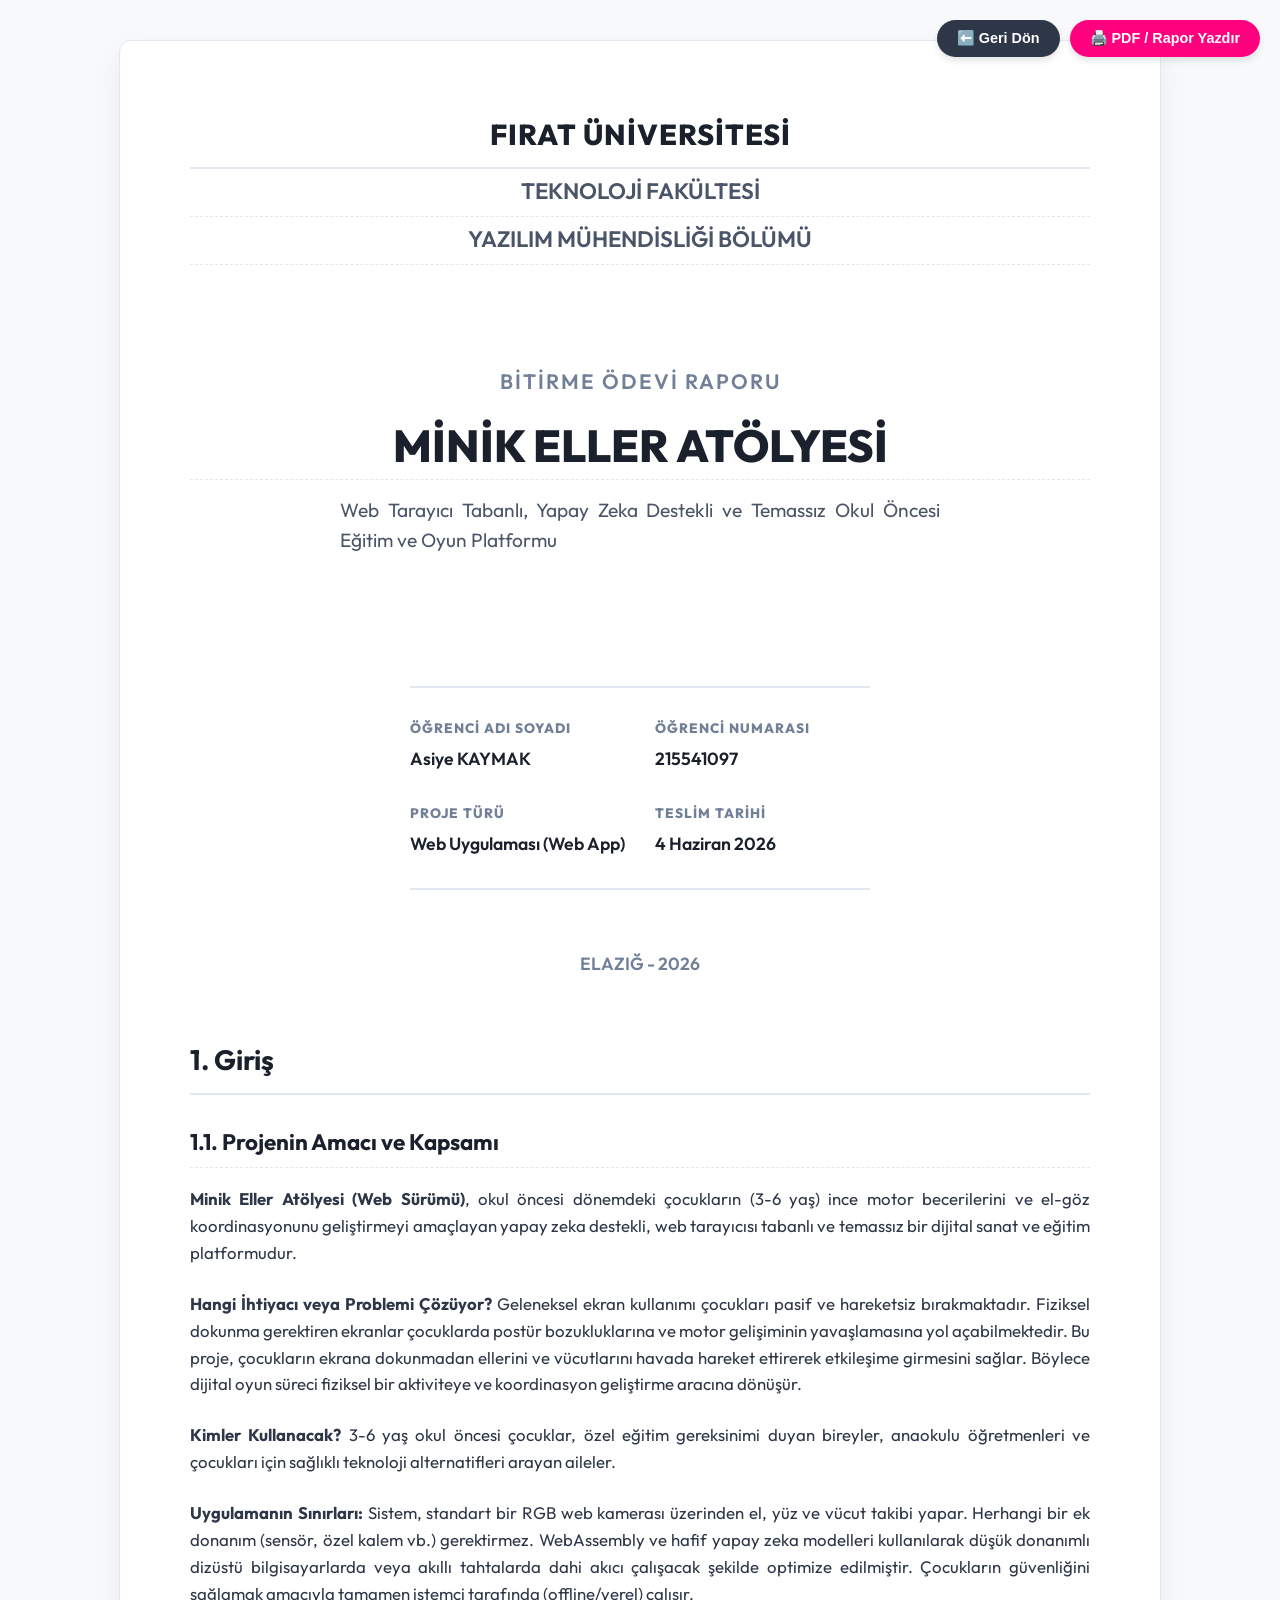
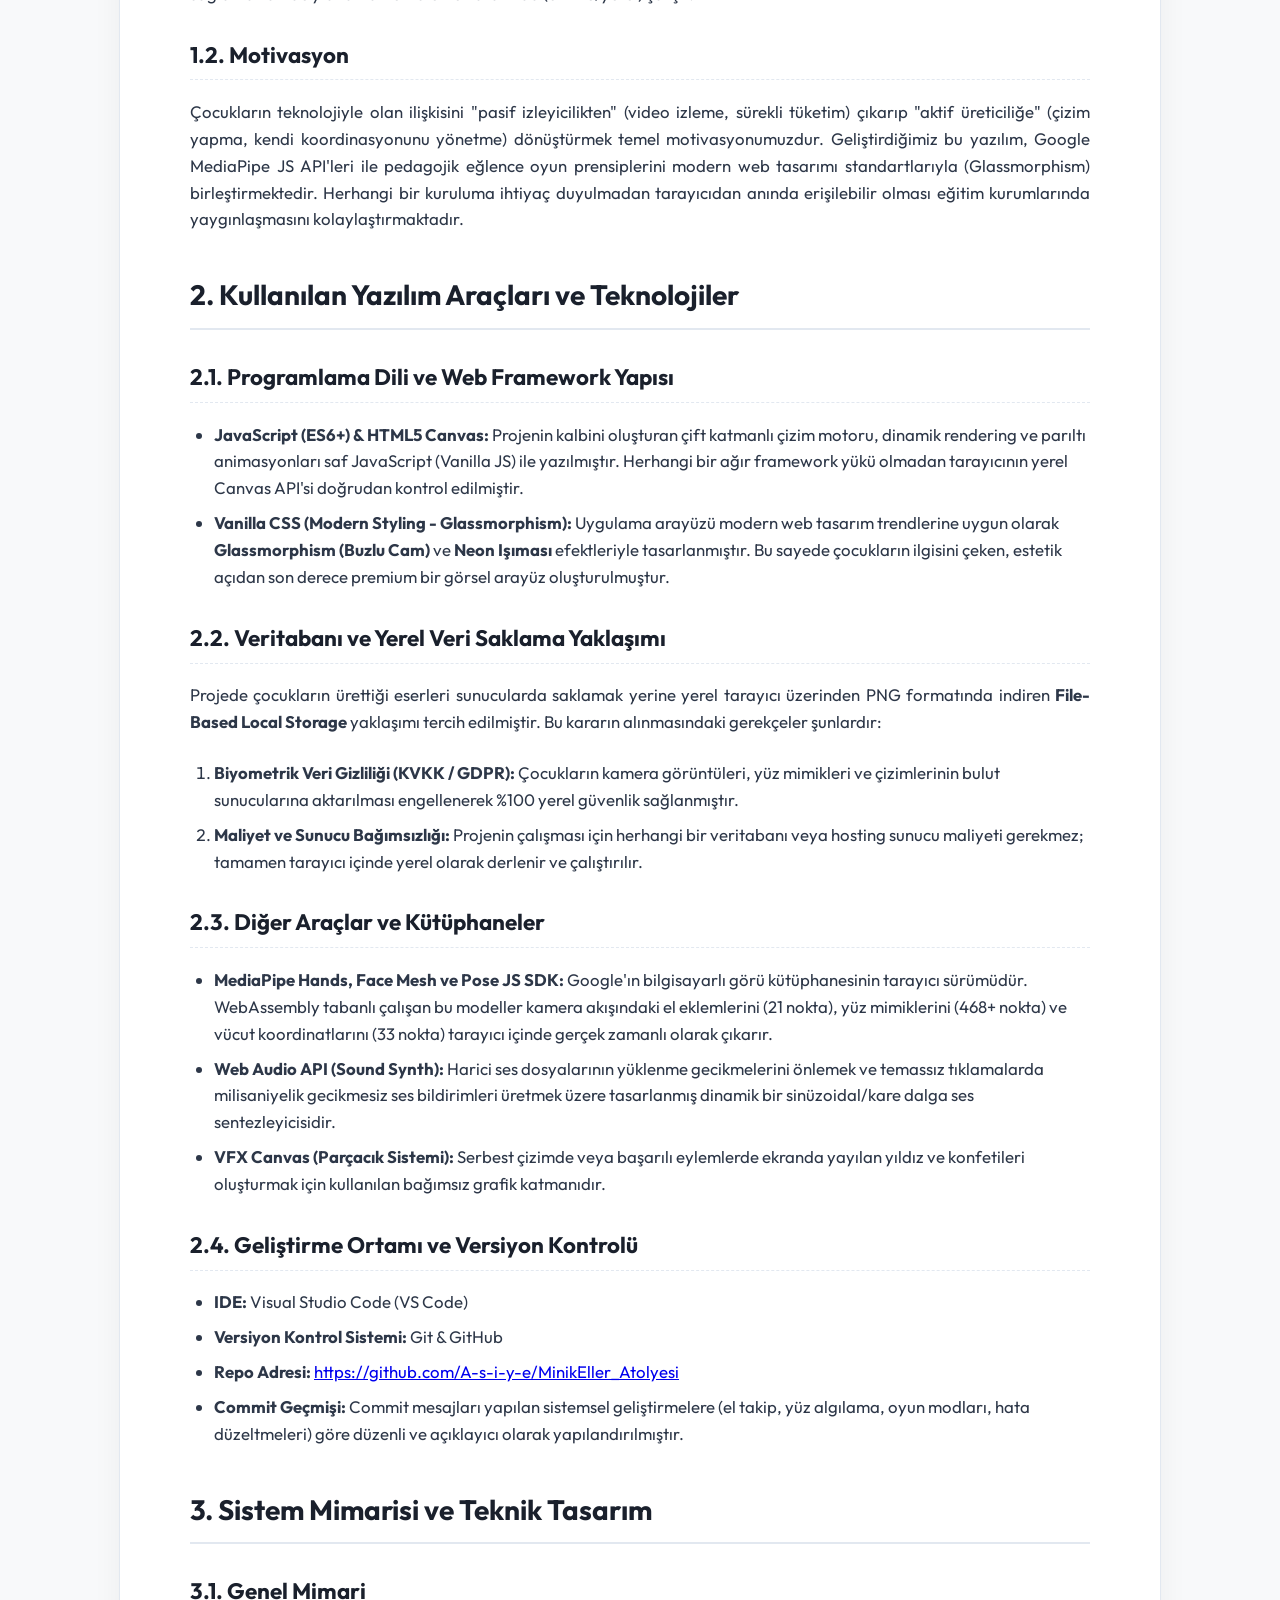
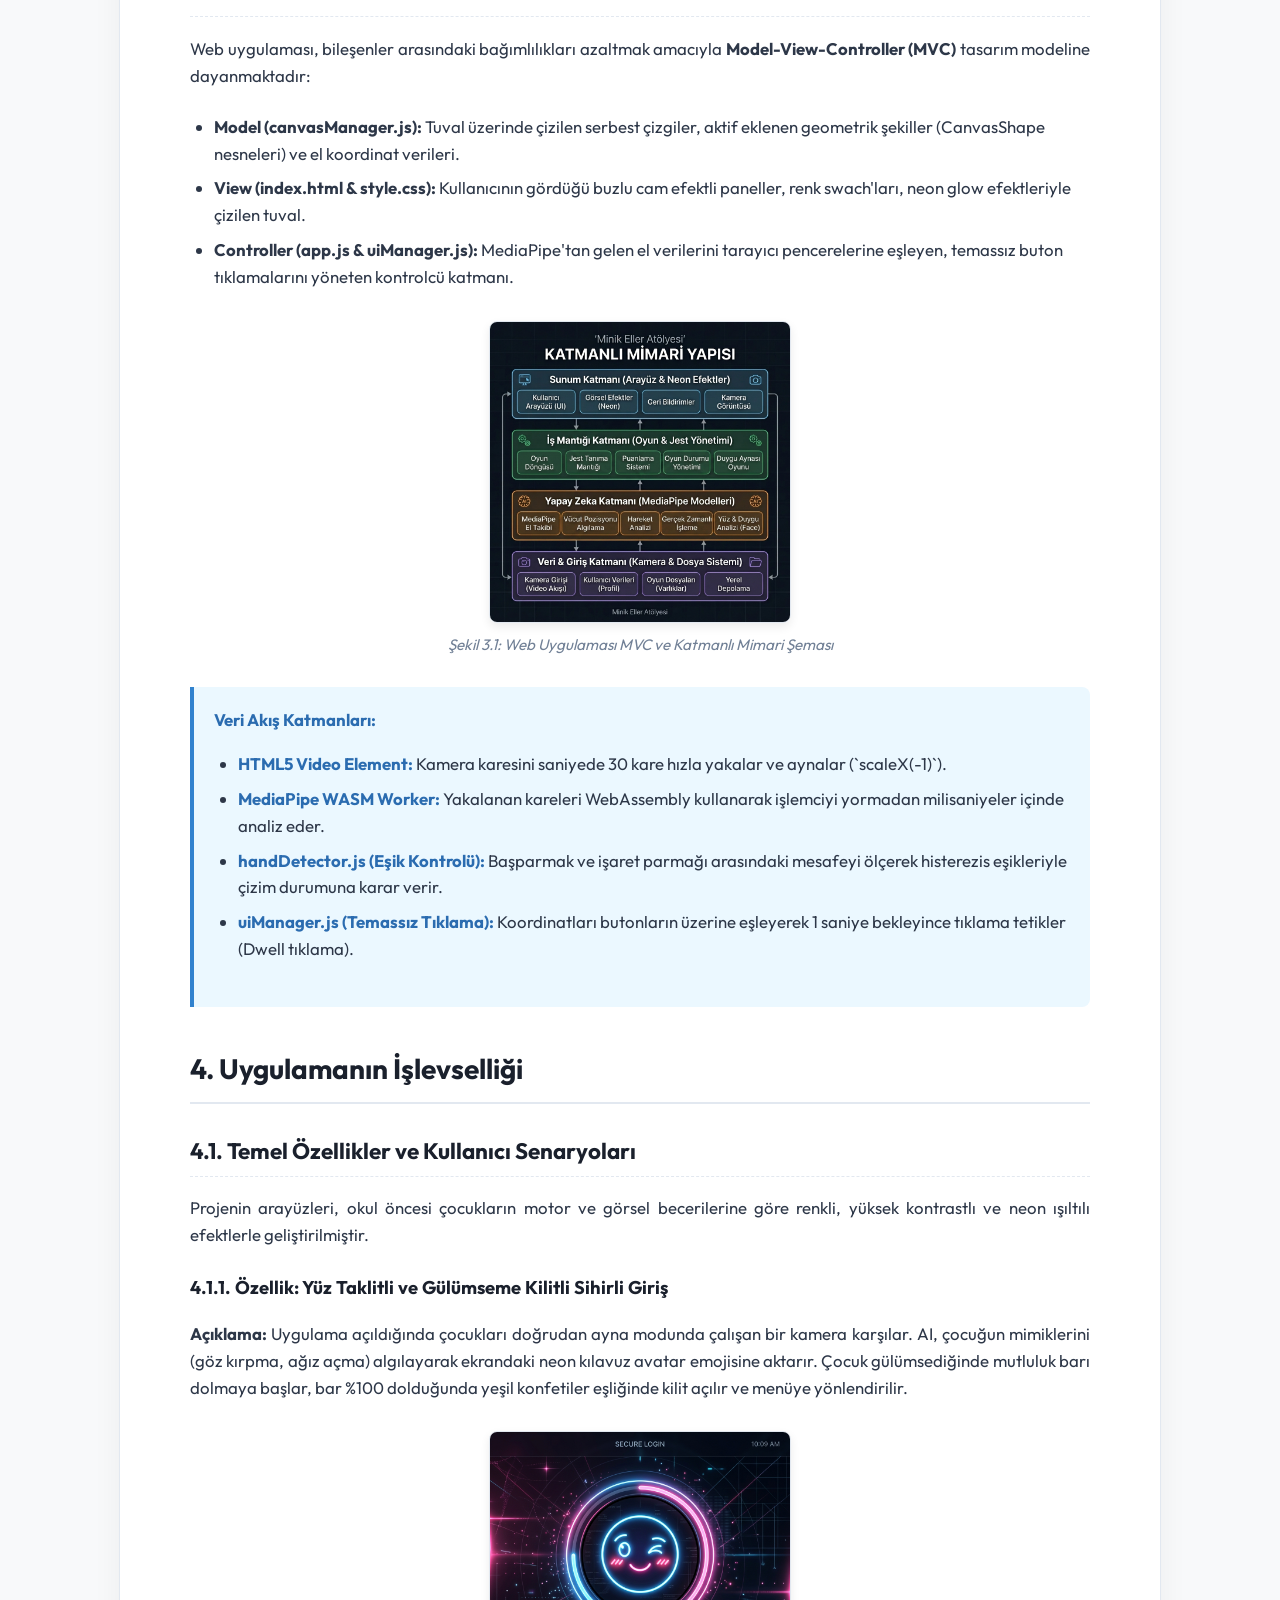
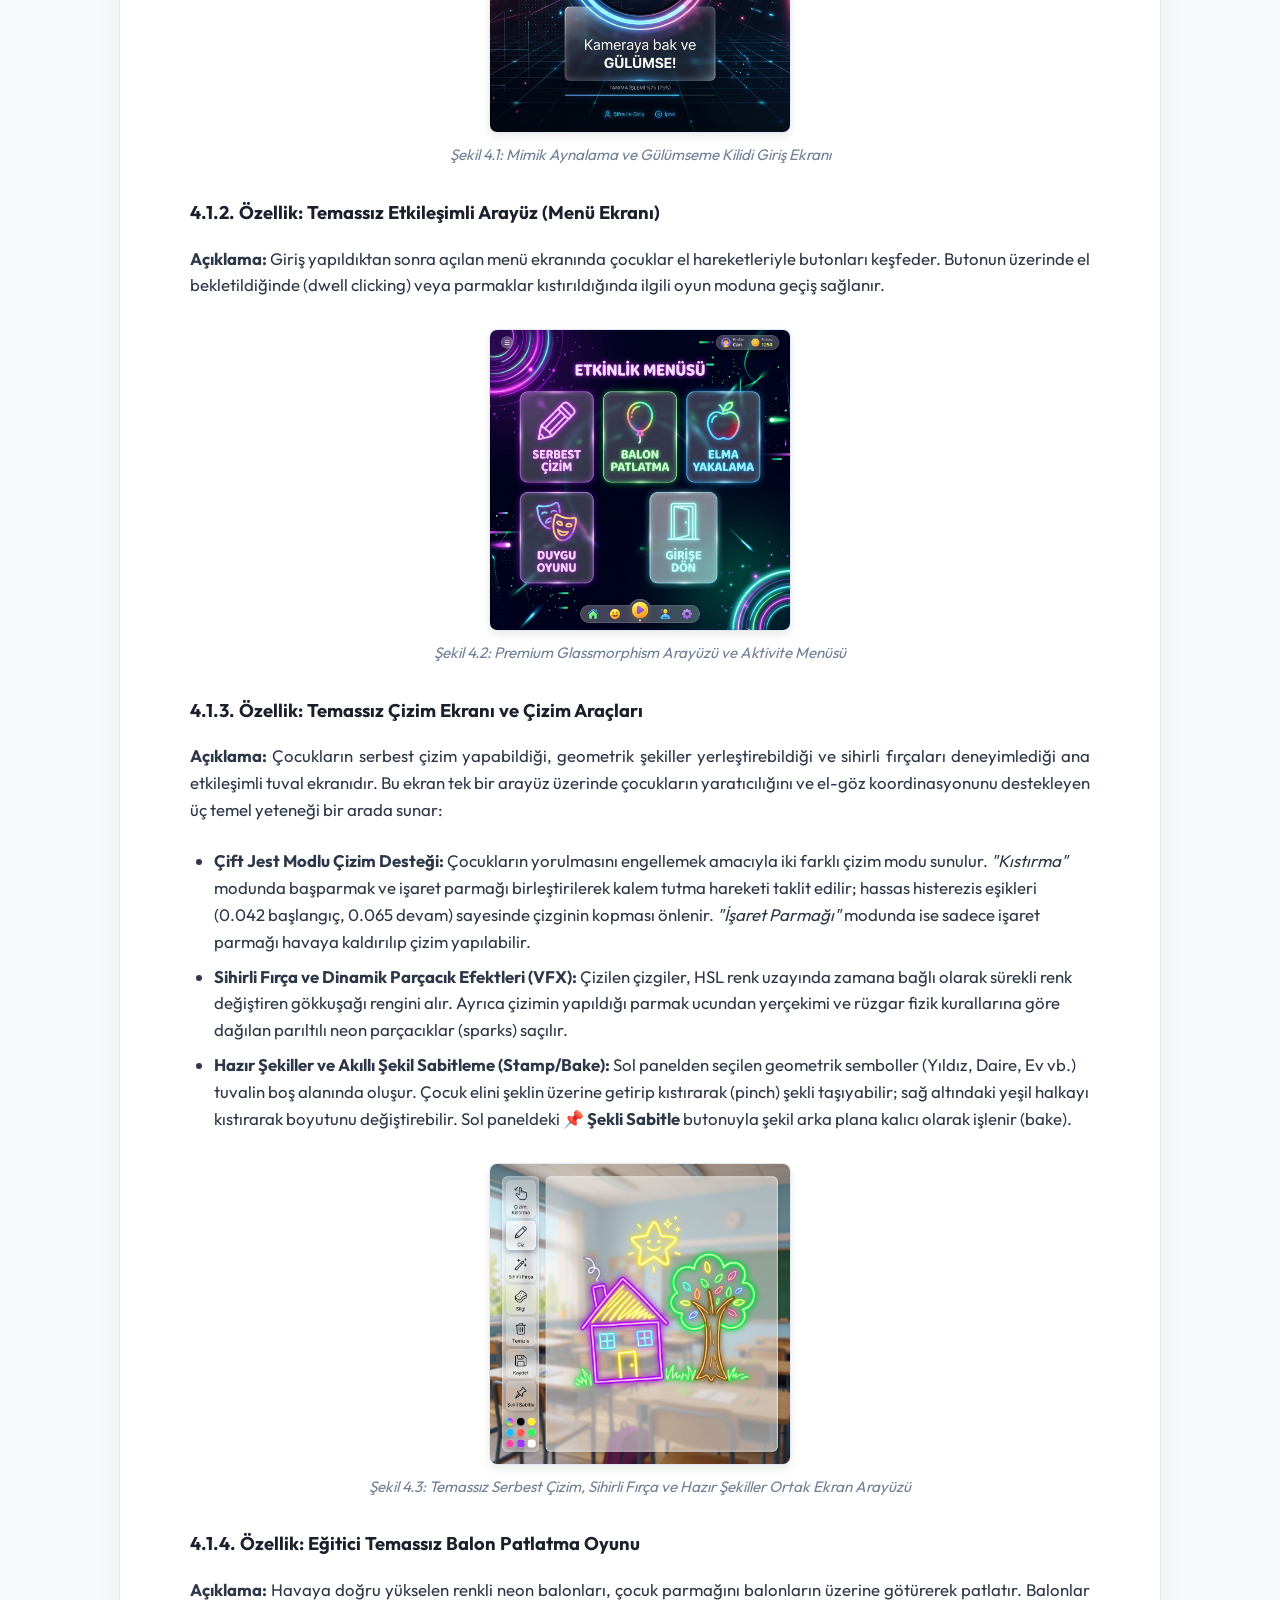
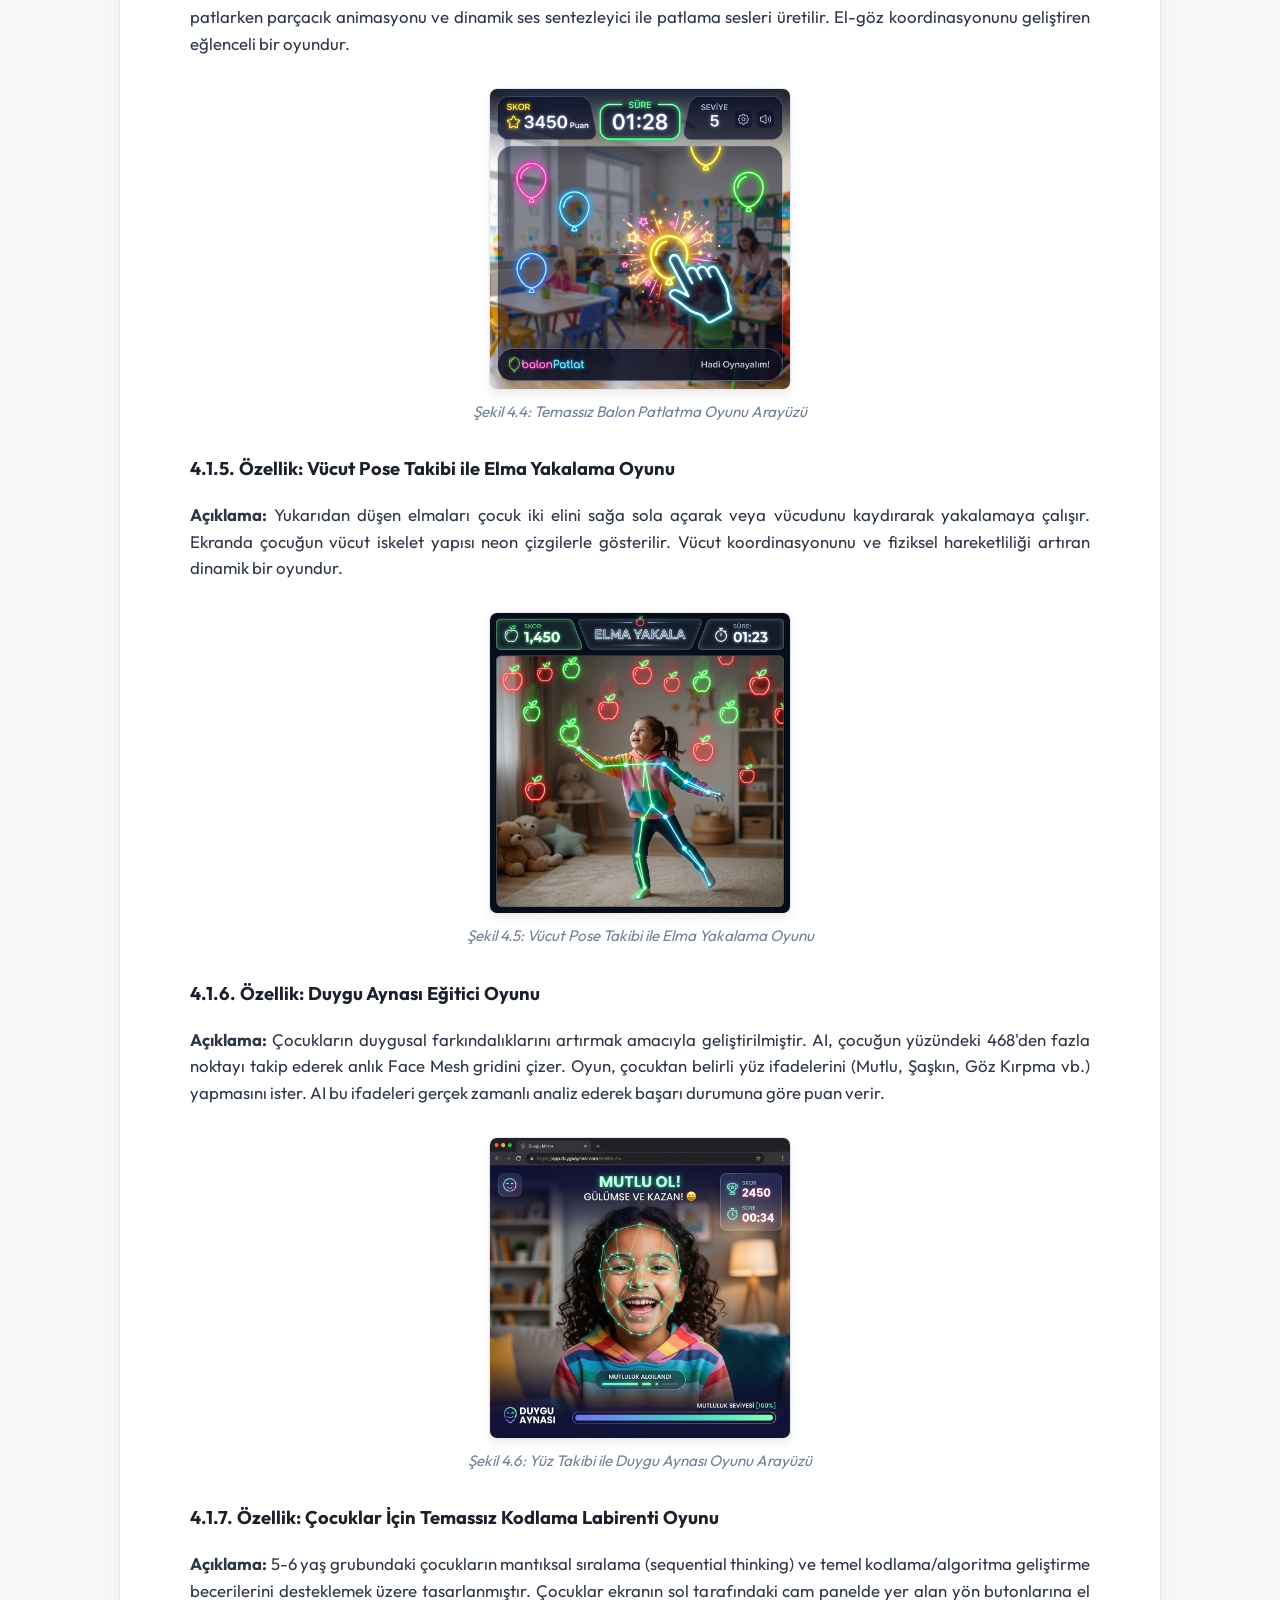
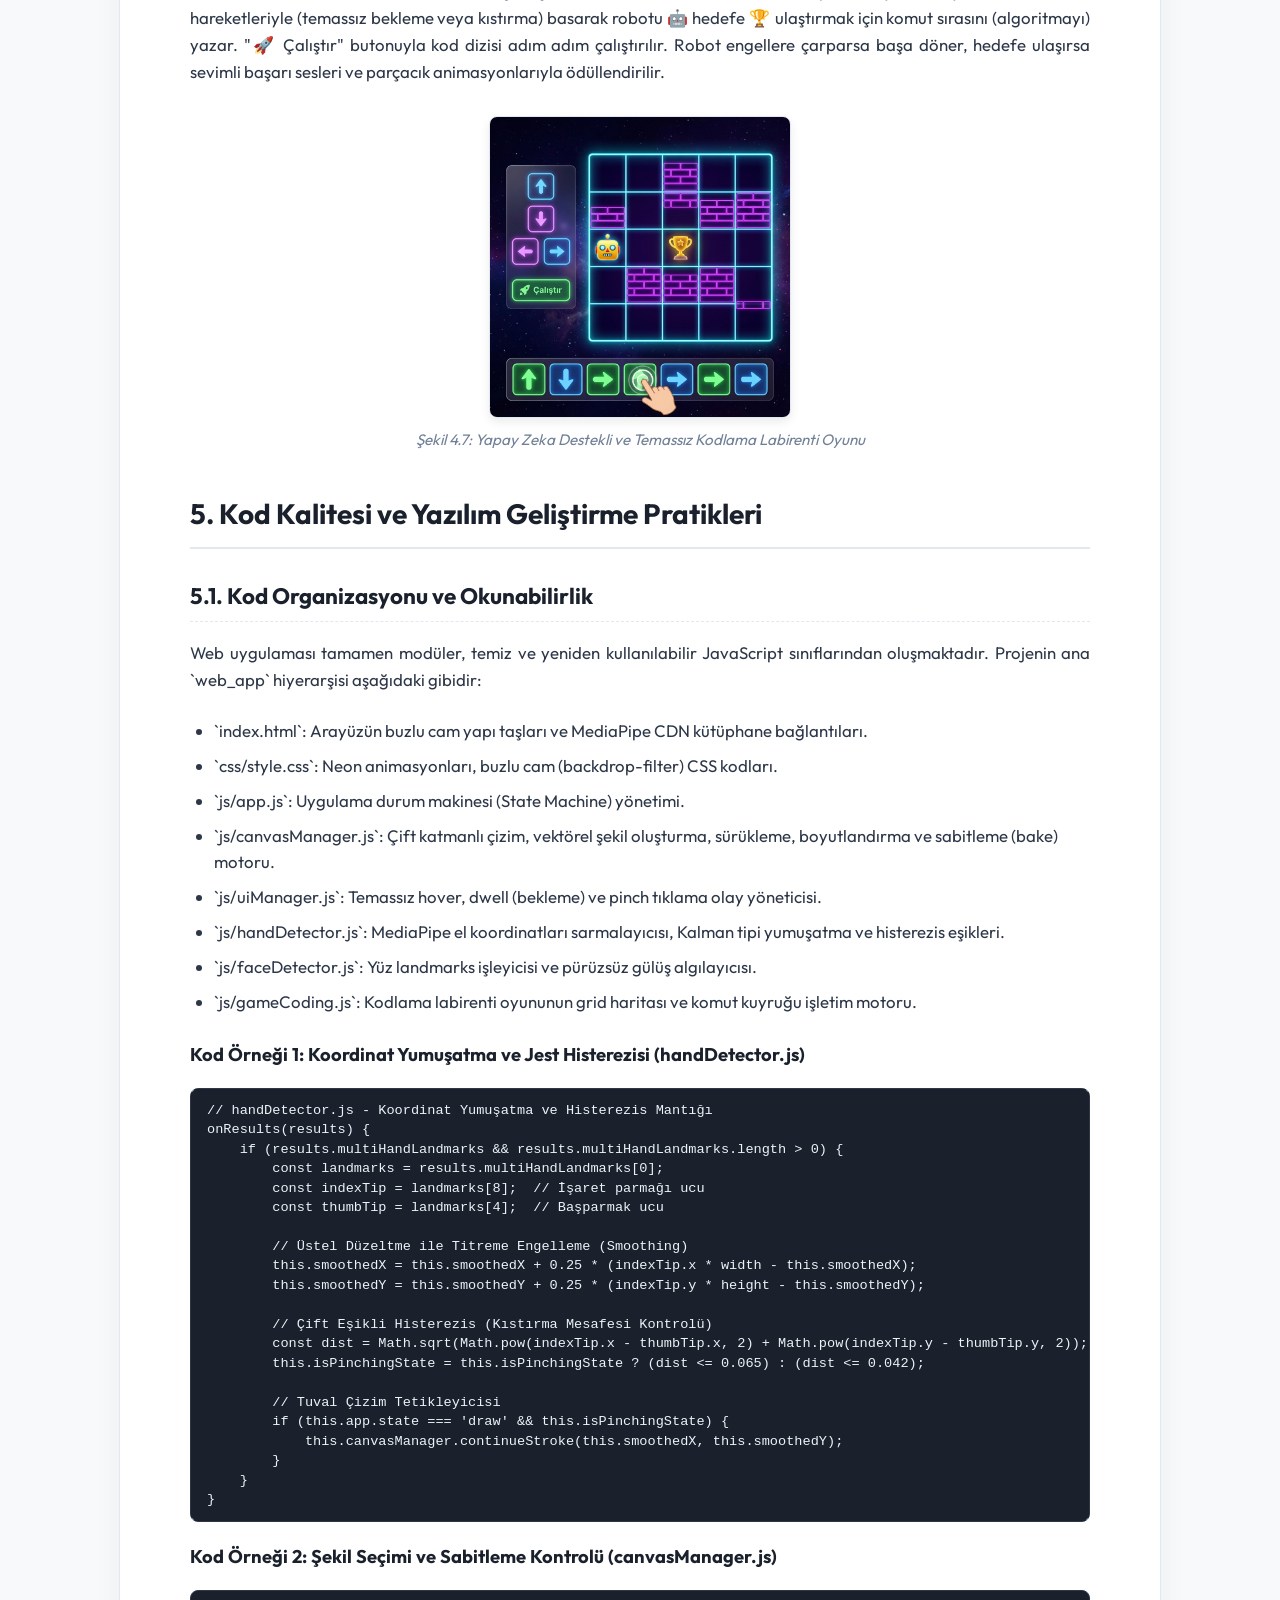
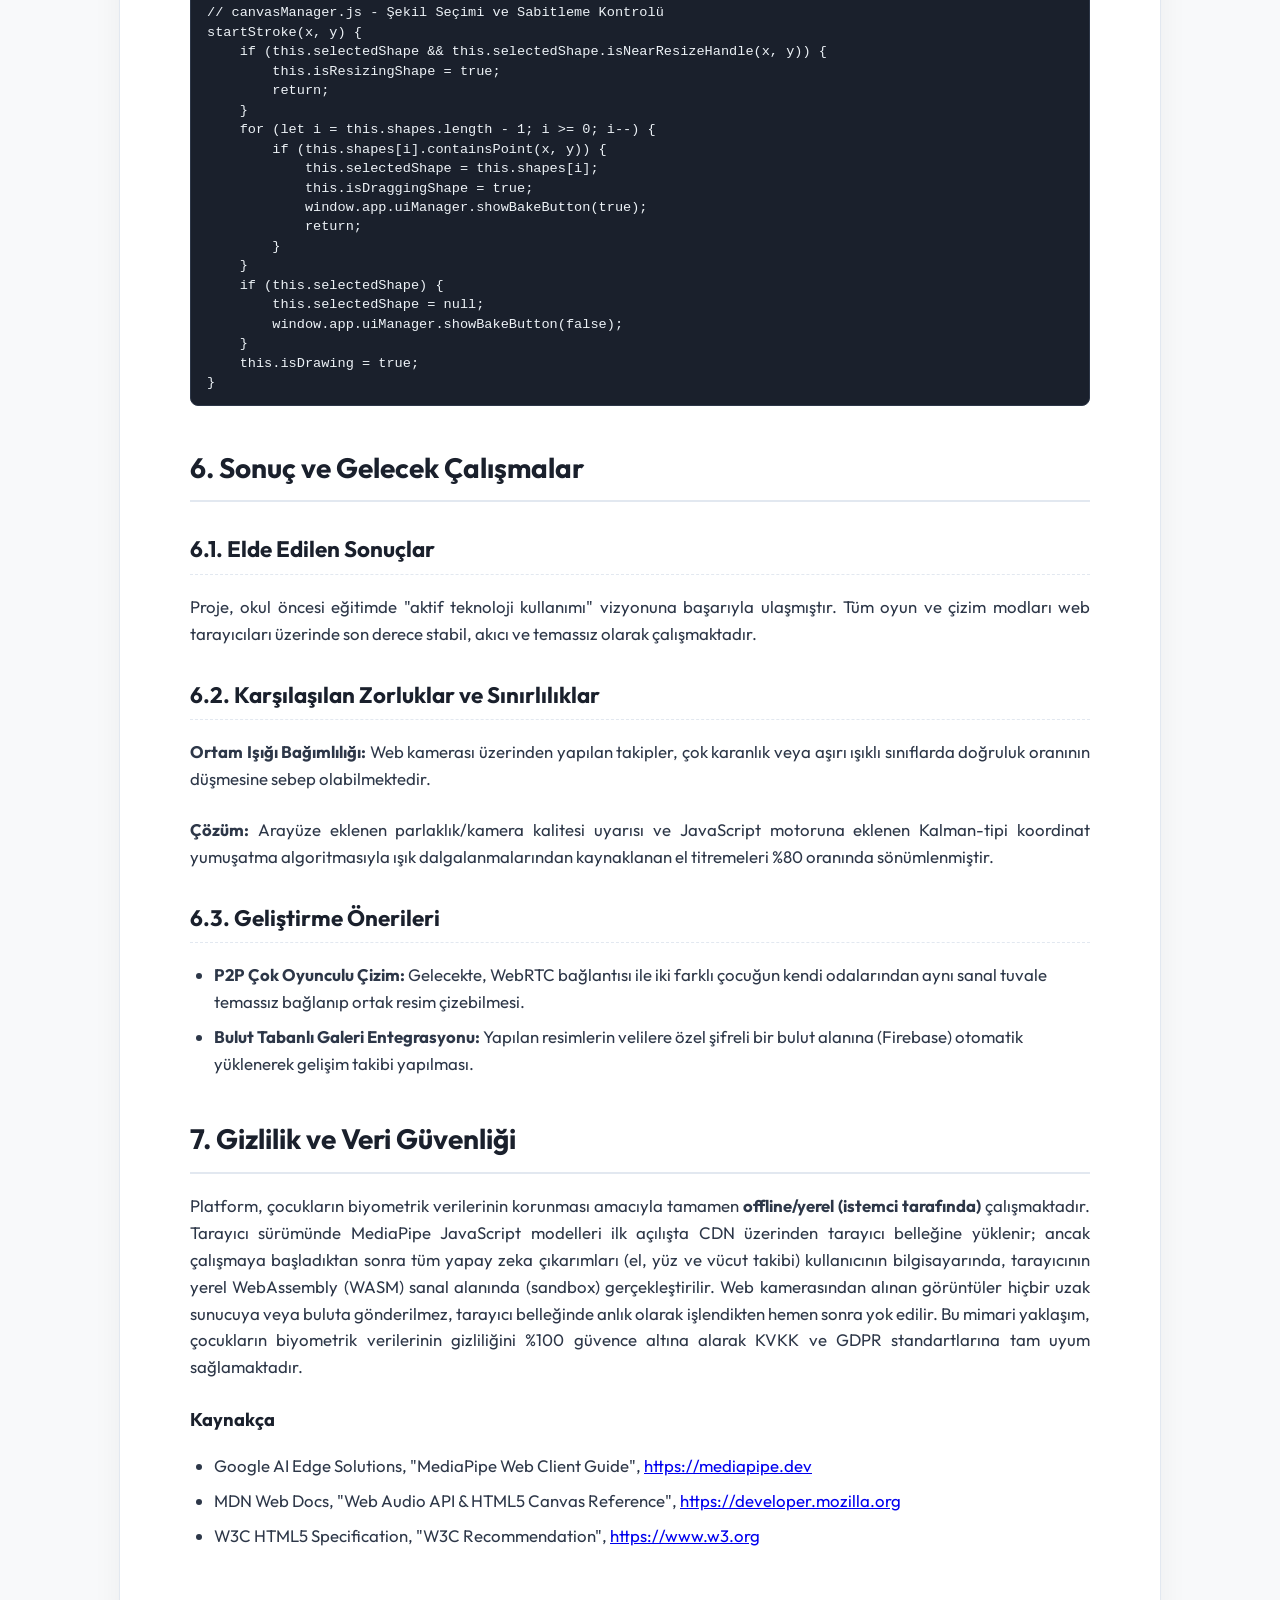
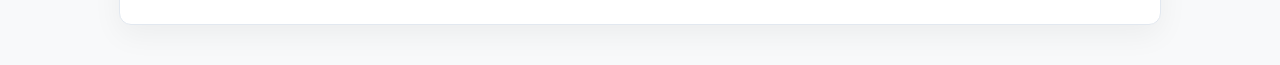
==== commit 5f22fb04: "docs: consolidate drawing screen subsections into a single section in the report" ====
--- a/docs/bitirme_raporu.html
+++ b/docs/bitirme_raporu.html
@@ -584,67 +584,60 @@
             <div class="figure-caption">Şekil 4.2: Premium Glassmorphism Arayüzü ve Aktivite Menüsü</div>
         </div>
 
-        <h3 id="islev-cizim">4.1.3. Özellik: Çift Jest Modlu Temassız Çizim Ekranı</h3>
-        <p>
-            <strong>Açıklama:</strong> Çizim yaparken çocukların yorulmaması için çift mod geliştirilmiştir. "Kıstırma" modunda kalem tutar gibi başparmak ve işaret parmağı birleştirilir; hassas histerezis eşikleri (0.042 başlangıç, 0.065 devam) sayesinde çizginin kopması engellenir. "İşaret Parmağı" modunda ise sadece işaret parmağı havaya kaldırılıp çizilir.
-        </p>
+        <h3 id="islev-cizim">4.1.3. Özellik: Temassız Çizim Ekranı ve Çizim Araçları</h3>
+        <p>
+            <strong>Açıklama:</strong> Çocukların serbest çizim yapabildiği, geometrik şekiller yerleştirebildiği ve sihirli fırçaları deneyimlediği ana etkileşimli tuval ekranıdır. Bu ekran tek bir arayüz üzerinde çocukların yaratıcılığını ve el-göz koordinasyonunu destekleyen üç temel yeteneği bir arada sunar:
+        </p>
+        <ul>
+            <li>
+                <strong>Çift Jest Modlu Çizim Desteği:</strong> Çocukların yorulmasını engellemek amacıyla iki farklı çizim modu sunulur. <em>"Kıstırma"</em> modunda başparmak ve işaret parmağı birleştirilerek kalem tutma hareketi taklit edilir; hassas histerezis eşikleri (0.042 başlangıç, 0.065 devam) sayesinde çizginin kopması önlenir. <em>"İşaret Parmağı"</em> modunda ise sadece işaret parmağı havaya kaldırılıp çizim yapılabilir.
+            </li>
+            <li>
+                <strong>Sihirli Fırça ve Dinamik Parçacık Efektleri (VFX):</strong> Çizilen çizgiler, HSL renk uzayında zamana bağlı olarak sürekli renk değiştiren gökkuşağı rengini alır. Ayrıca çizimin yapıldığı parmak ucundan yerçekimi ve rüzgar fizik kurallarına göre dağılan parıltılı neon parçacıklar (sparks) saçılır.
+            </li>
+            <li>
+                <strong>Hazır Şekiller ve Akıllı Şekil Sabitleme (Stamp/Bake):</strong> Sol panelden seçilen geometrik semboller (Yıldız, Daire, Ev vb.) tuvalin boş alanında oluşur. Çocuk elini şeklin üzerine getirip kıstırarak (pinch) şekli taşıyabilir; sağ altındaki yeşil halkayı kıstırarak boyutunu değiştirebilir. Sol paneldeki <strong>📌 Şekli Sabitle</strong> butonuyla şekil arka plana kalıcı olarak işlenir (bake).
+            </li>
+        </ul>
         <div class="figure">
-            <img src="images/web_drawing_screen.png" alt="Serbest Çizim"/>
-            <div class="figure-caption">Şekil 4.3: Temassız Serbest Çizim Arayüzü ve Araç Kutusu</div>
-        </div>
-
-        <h3 id="islev-firca">4.1.4. Özellik: Sihirli Fırça ve Dinamik Parçacık Efektleri (VFX)</h3>
-        <p>
-            <strong>Açıklama:</strong> Çocukların çizim yaparken görsel motivasyonunu artırmak amacıyla <strong>Sihirli Fırça</strong> modu entegre edilmiştir. Bu mod aktif edildiğinde, çizilen çizgi HSL renk uzayında zamana bağlı olarak sürekli renk değiştiren gökkuşağı neon rengini alır. Ayrıca, çizimin yapıldığı parmak ucundan fizik kurallarına göre dağılan parıltılı neon parçacıklar (sparks) saçılır.
-        </p>
-        <div class="figure">
-            <img src="images/web_drawing_screen.png" alt="Sihirli Fırça"/>
-            <div class="figure-caption">Şekil 4.4: Sihirli Fırça ve Parçacık Sistem Arayüzü</div>
-        </div>
-
-        <h3 id="islev-sekiller">4.1.5. Özellik: Hazır Şekiller ve Akıllı Şekil Sabitleme (Stamp/Bake)</h3>
-        <p>
-            <strong>Açıklama:</strong> Çocukların geometrik ve sembolik şekiller yerleştirmesini sağlayan modern bir vektörel düzenleme modülü eklenmiştir. Sol menüden bir şekil butonuna tıklandığında şekil ekranın sağ tarafında (aynalı koordinatta x = 250) neon parlamasıyla boş bir alanda oluşur. Çocuk elini şeklin üzerine getirip kıstırdığında (pinch) şekli sürükleyebilir; sağ altındaki yeşil halkayı kıstırdığında şekli büyütebilir. Dışarı tıkladığında şeklin seçimi kalkar ancak kilitlenmez. Çocuk şekli sabitlemek istediğinde sol paneldeki <strong>📌 Şekli Sabitle</strong> butonuna basarak şekli arka plana damgalar ve üzerine boyama yapabilir.
-        </p>
-        <div class="figure">
-            <img src="images/web_drawing_screen.png" alt="Hazır Şekiller"/>
-            <div class="figure-caption">Şekil 4.5: Hazır Şekiller Yerleştirme ve Sürükleme Arayüzü</div>
-        </div>
-
-        <h3 id="islev-balon">4.1.6. Özellik: Eğitici Temassız Balon Patlatma Oyunu</h3>
+            <img src="images/web_drawing_screen.png" alt="Temassız Çizim Ekranı"/>
+            <div class="figure-caption">Şekil 4.3: Temassız Serbest Çizim, Sihirli Fırça ve Hazır Şekiller Ortak Ekran Arayüzü</div>
+        </div>
+        
+        <h3 id="islev-balon">4.1.4. Özellik: Eğitici Temassız Balon Patlatma Oyunu</h3>
         <p>
             <strong>Açıklama:</strong> Havaya doğru yükselen renkli neon balonları, çocuk parmağını balonların üzerine götürerek patlatır. Balonlar patlarken parçacık animasyonu ve dinamik ses sentezleyici ile patlama sesleri üretilir. El-göz koordinasyonunu geliştiren eğlenceli bir oyundur.
         </p>
         <div class="figure">
             <img src="images/web_balloon_game.png" alt="Balon Patlatma"/>
-            <div class="figure-caption">Şekil 4.6: Temassız Balon Patlatma Oyunu Arayüzü</div>
-        </div>
-
-        <h3 id="islev-pose">4.1.7. Özellik: Vücut Pose Takibi ile Elma Yakalama Oyunu</h3>
+            <div class="figure-caption">Şekil 4.4: Temassız Balon Patlatma Oyunu Arayüzü</div>
+        </div>
+        
+        <h3 id="islev-pose">4.1.5. Özellik: Vücut Pose Takibi ile Elma Yakalama Oyunu</h3>
         <p>
             <strong>Açıklama:</strong> Yukarıdan düşen elmaları çocuk iki elini sağa sola açarak veya vücudunu kaydırarak yakalamaya çalışır. Ekranda çocuğun vücut iskelet yapısı neon çizgilerle gösterilir. Vücut koordinasyonunu ve fiziksel hareketliliği artıran dinamik bir oyundur.
         </p>
         <div class="figure">
             <img src="images/web_pose_game.png" alt="Elma Yakalama"/>
-            <div class="figure-caption">Şekil 4.7: Vücut Pose Takibi ile Elma Yakalama Oyunu</div>
-        </div>
-
-        <h3 id="islev-emotion">4.1.8. Özellik: Duygu Aynası Eğitici Oyunu</h3>
+            <div class="figure-caption">Şekil 4.5: Vücut Pose Takibi ile Elma Yakalama Oyunu</div>
+        </div>
+        
+        <h3 id="islev-emotion">4.1.6. Özellik: Duygu Aynası Eğitici Oyunu</h3>
         <p>
             <strong>Açıklama:</strong> Çocukların duygusal farkındalıklarını artırmak amacıyla geliştirilmiştir. AI, çocuğun yüzündeki 468'den fazla noktayı takip ederek anlık Face Mesh gridini çizer. Oyun, çocuktan belirli yüz ifadelerini (Mutlu, Şaşkın, Göz Kırpma vb.) yapmasını ister. AI bu ifadeleri gerçek zamanlı analiz ederek başarı durumuna göre puan verir.
         </p>
         <div class="figure">
             <img src="images/web_emotion_game.png" alt="Duygu Aynası"/>
-            <div class="figure-caption">Şekil 4.8: Yüz Takibi ile Duygu Aynası Oyunu Arayüzü</div>
-        </div>
-
-        <h3 id="islev-coding">4.1.9. Özellik: Çocuklar İçin Temassız Kodlama Labirenti Oyunu</h3>
+            <div class="figure-caption">Şekil 4.6: Yüz Takibi ile Duygu Aynası Oyunu Arayüzü</div>
+        </div>
+        
+        <h3 id="islev-coding">4.1.7. Özellik: Çocuklar İçin Temassız Kodlama Labirenti Oyunu</h3>
         <p>
             <strong>Açıklama:</strong> 5-6 yaş grubundaki çocukların mantıksal sıralama (sequential thinking) ve temel kodlama/algoritma geliştirme becerilerini desteklemek üzere tasarlanmıştır. Çocuklar ekranın sol tarafındaki cam panelde yer alan yön butonlarına el hareketleriyle (temassız bekleme veya kıstırma) basarak robotu 🤖 hedefe 🏆 ulaştırmak için komut sırasını (algoritmayı) yazar. "🚀 Çalıştır" butonuyla kod dizisi adım adım çalıştırılır. Robot engellere çarparsa başa döner, hedefe ulaşırsa sevimli başarı sesleri ve parçacık animasyonlarıyla ödüllendirilir.
         </p>
         <div class="figure">
             <img src="images/web_coding_game.png" alt="Kodlama Labirenti Oyunu"/>
-            <div class="figure-caption">Şekil 4.9: Yapay Zeka Destekli ve Temassız Kodlama Labirenti Oyunu</div>
+            <div class="figure-caption">Şekil 4.7: Yapay Zeka Destekli ve Temassız Kodlama Labirenti Oyunu</div>
         </div>
 
         <!-- SECTION 5 -->
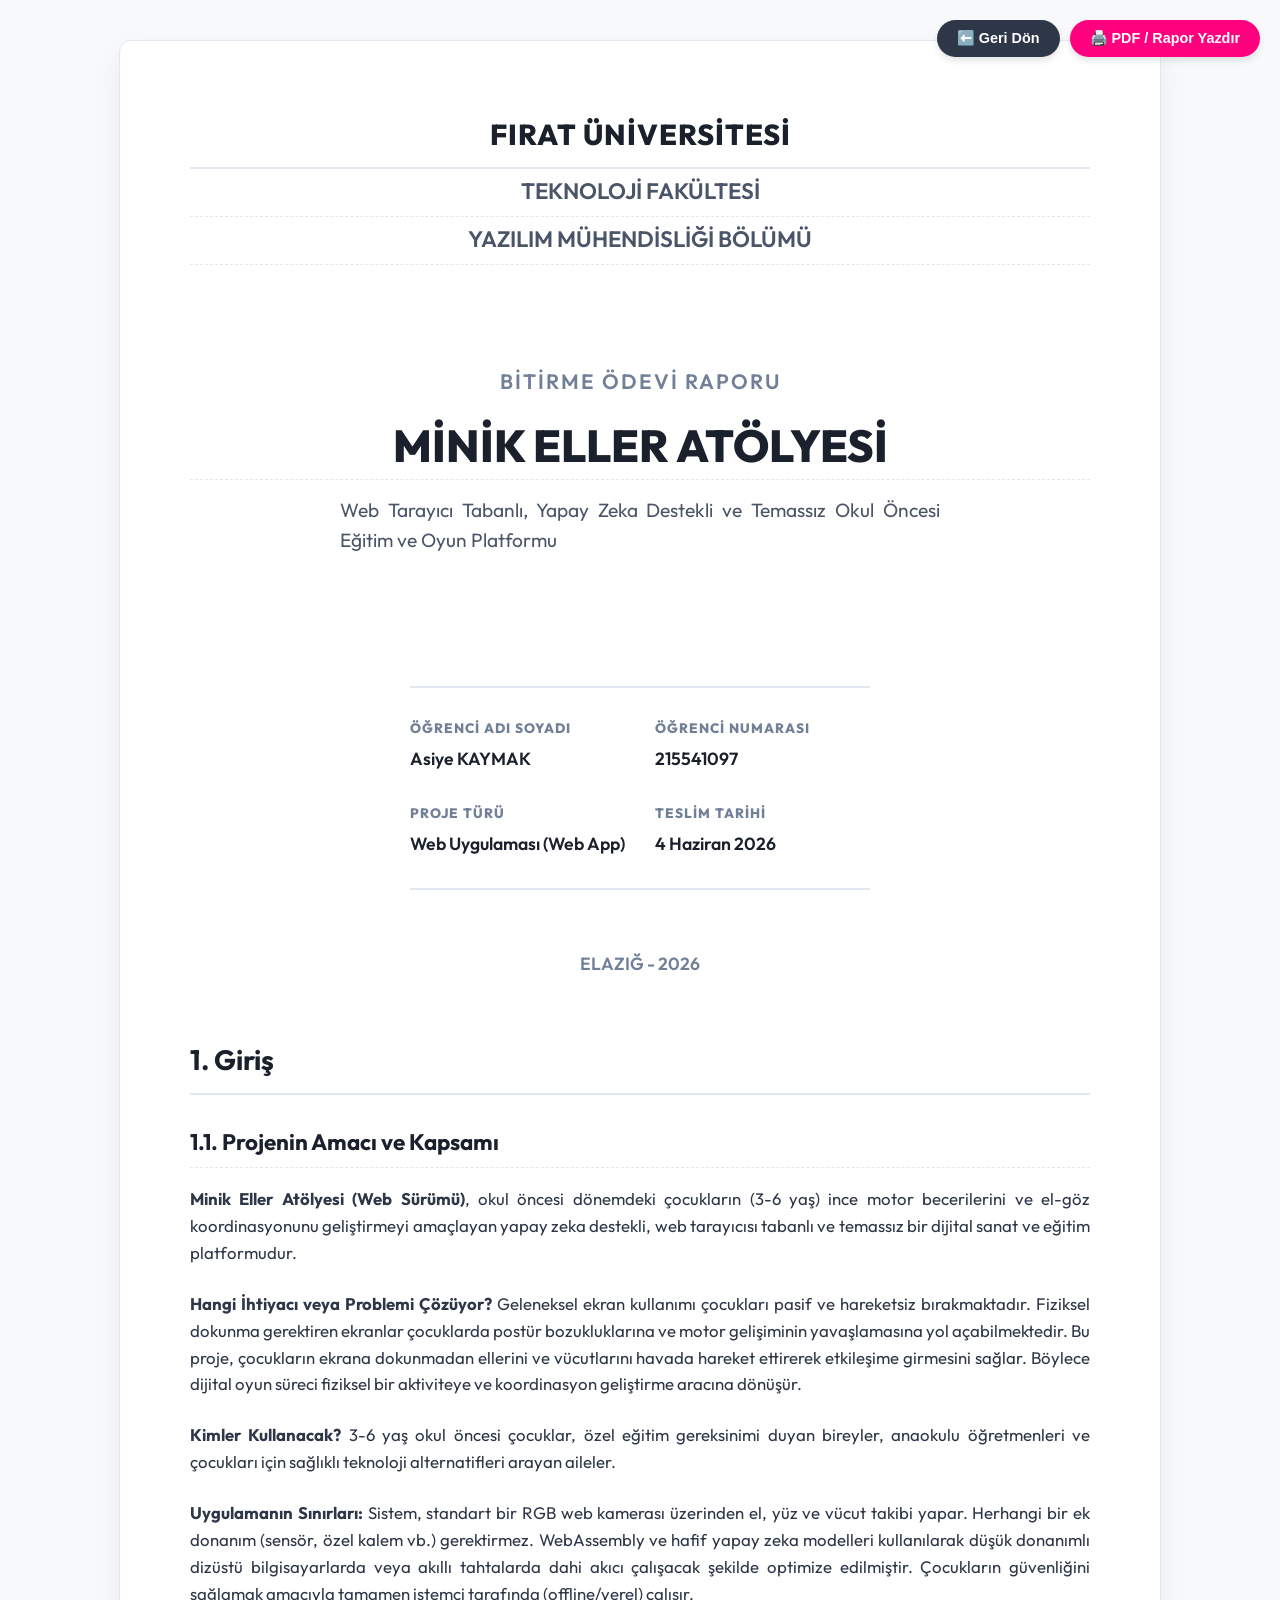
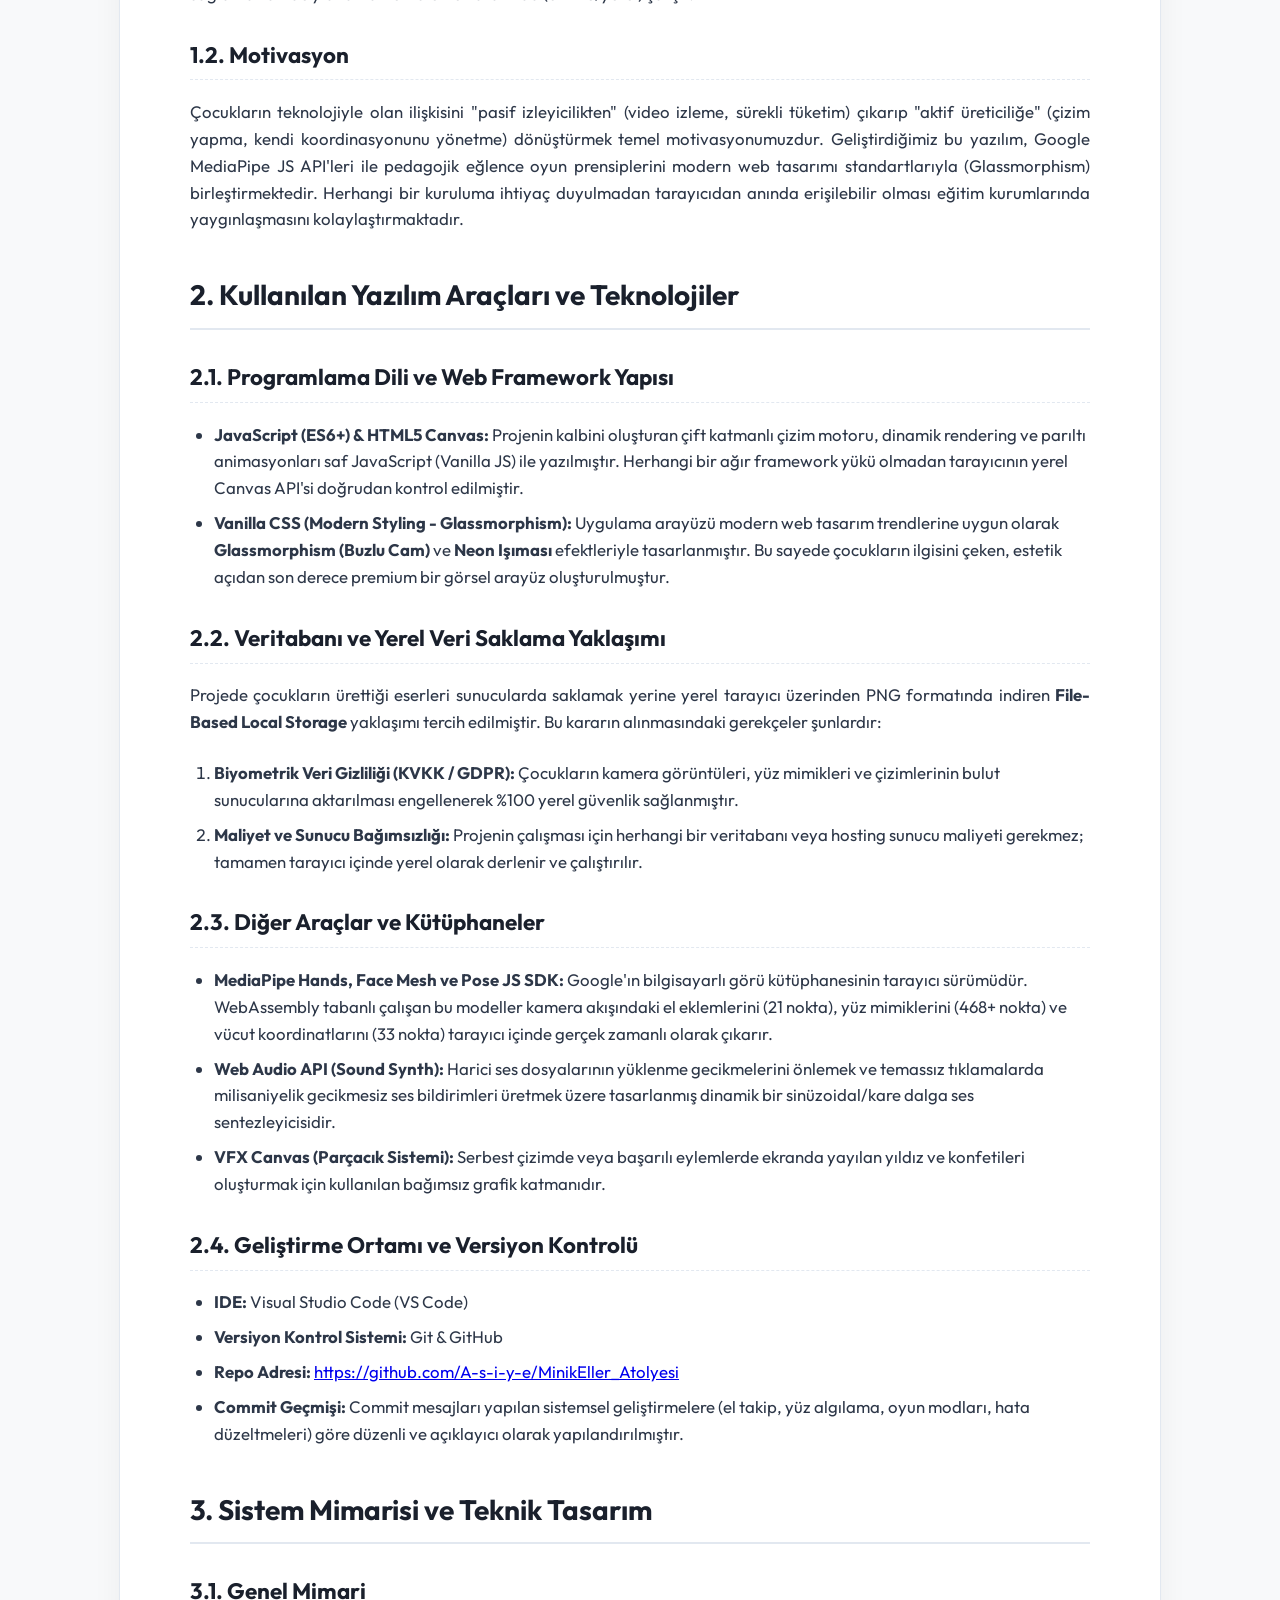
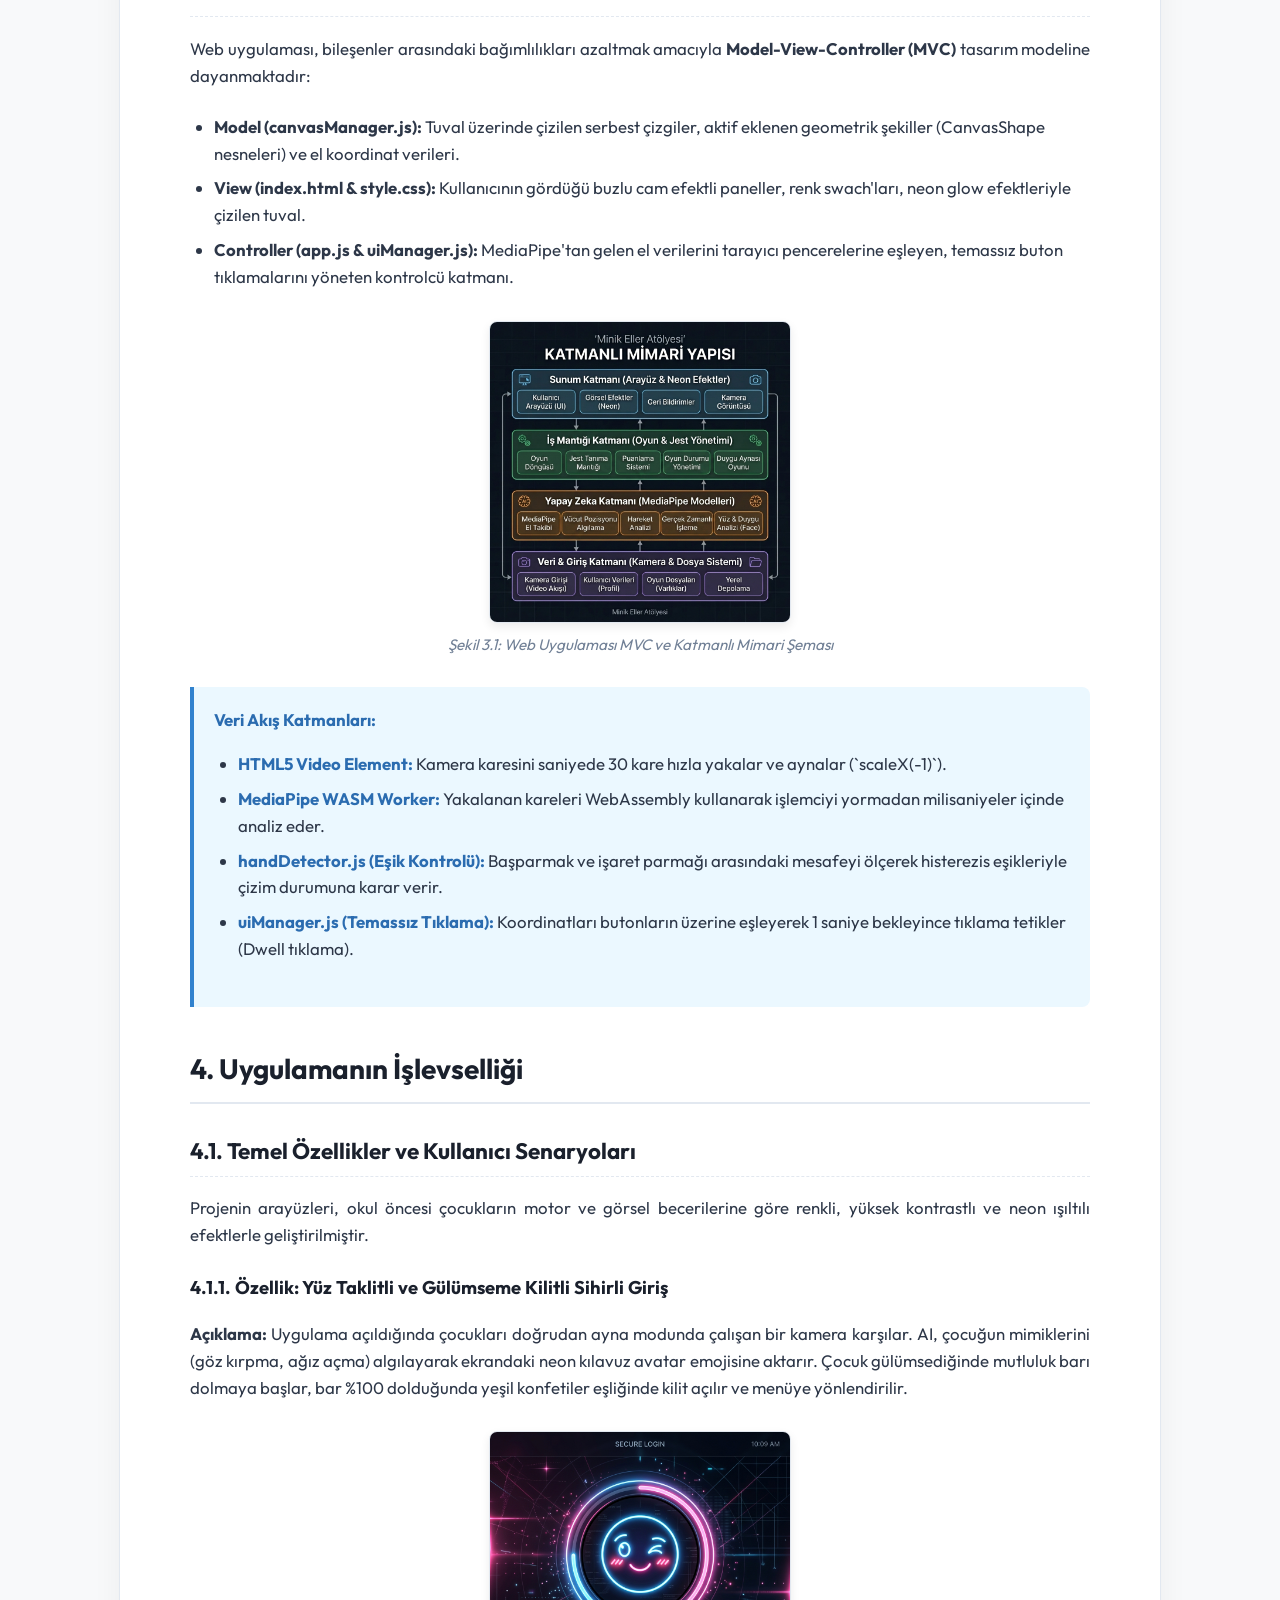
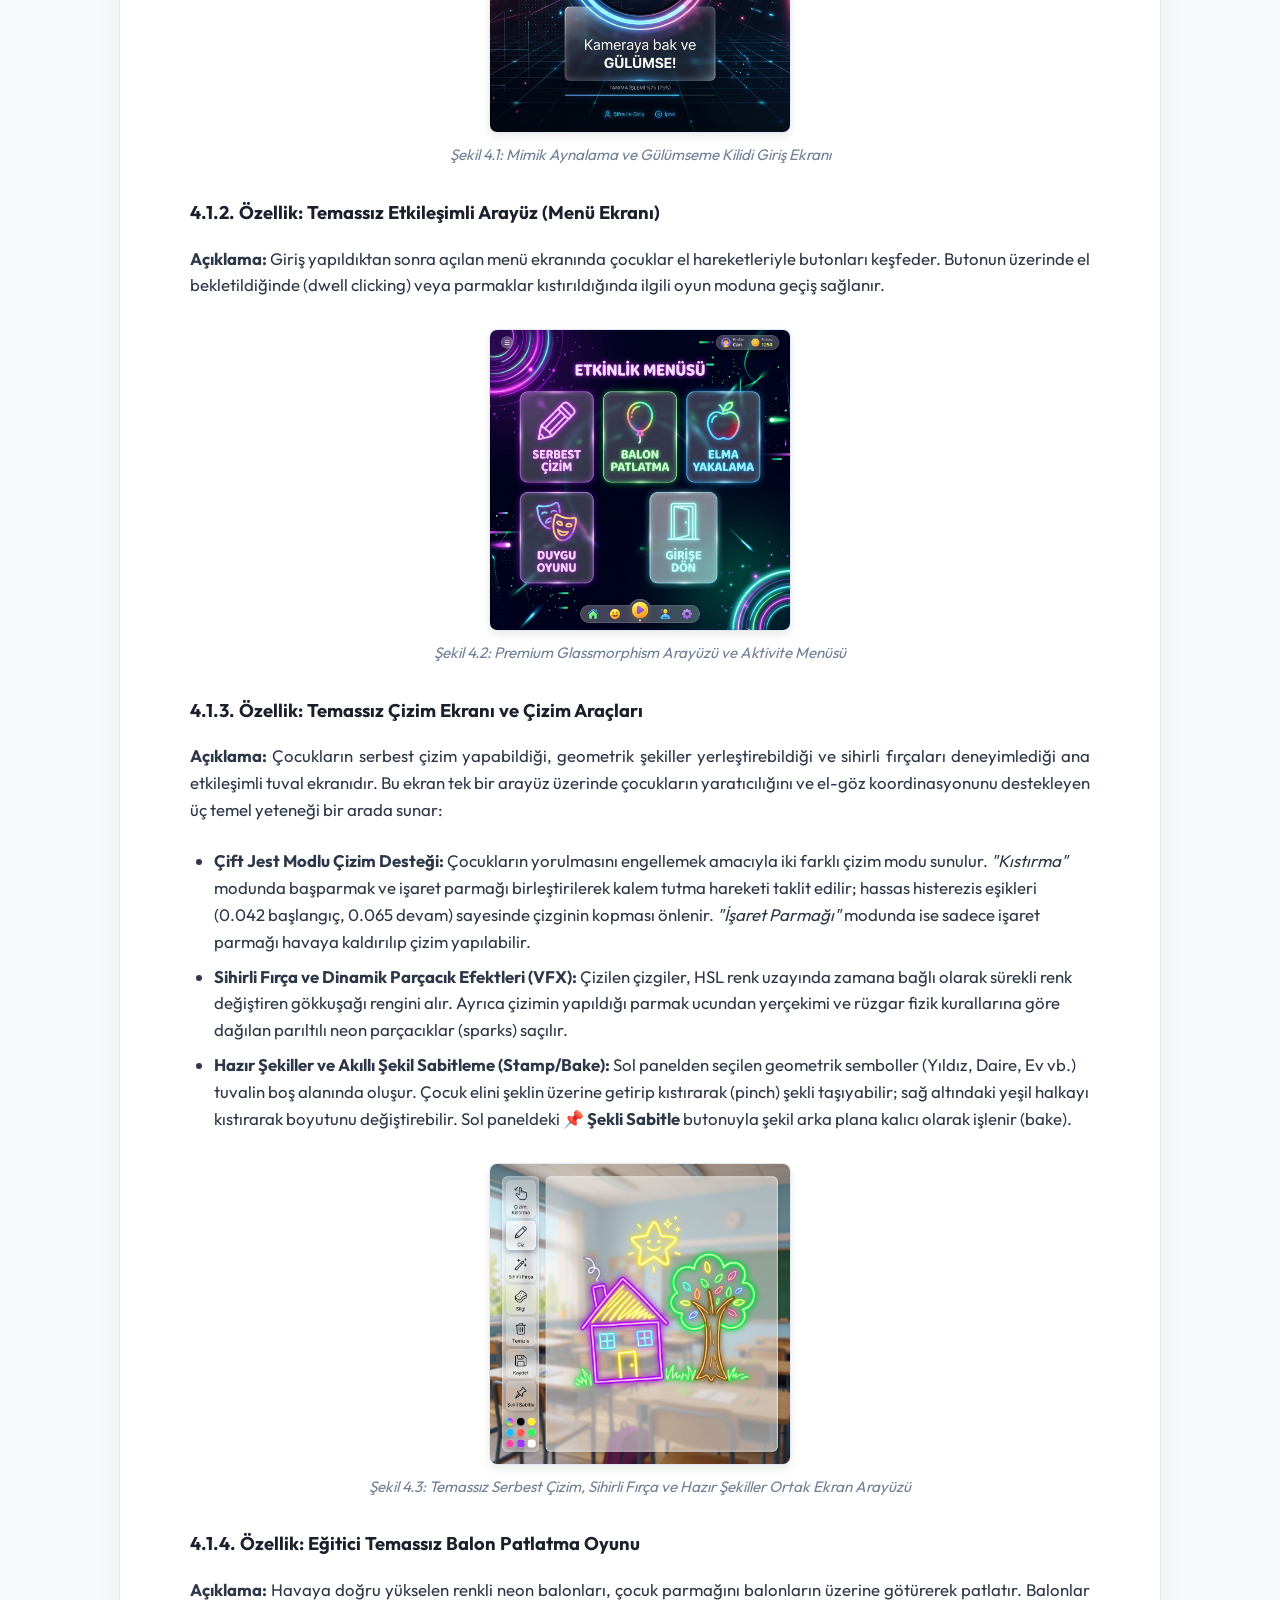
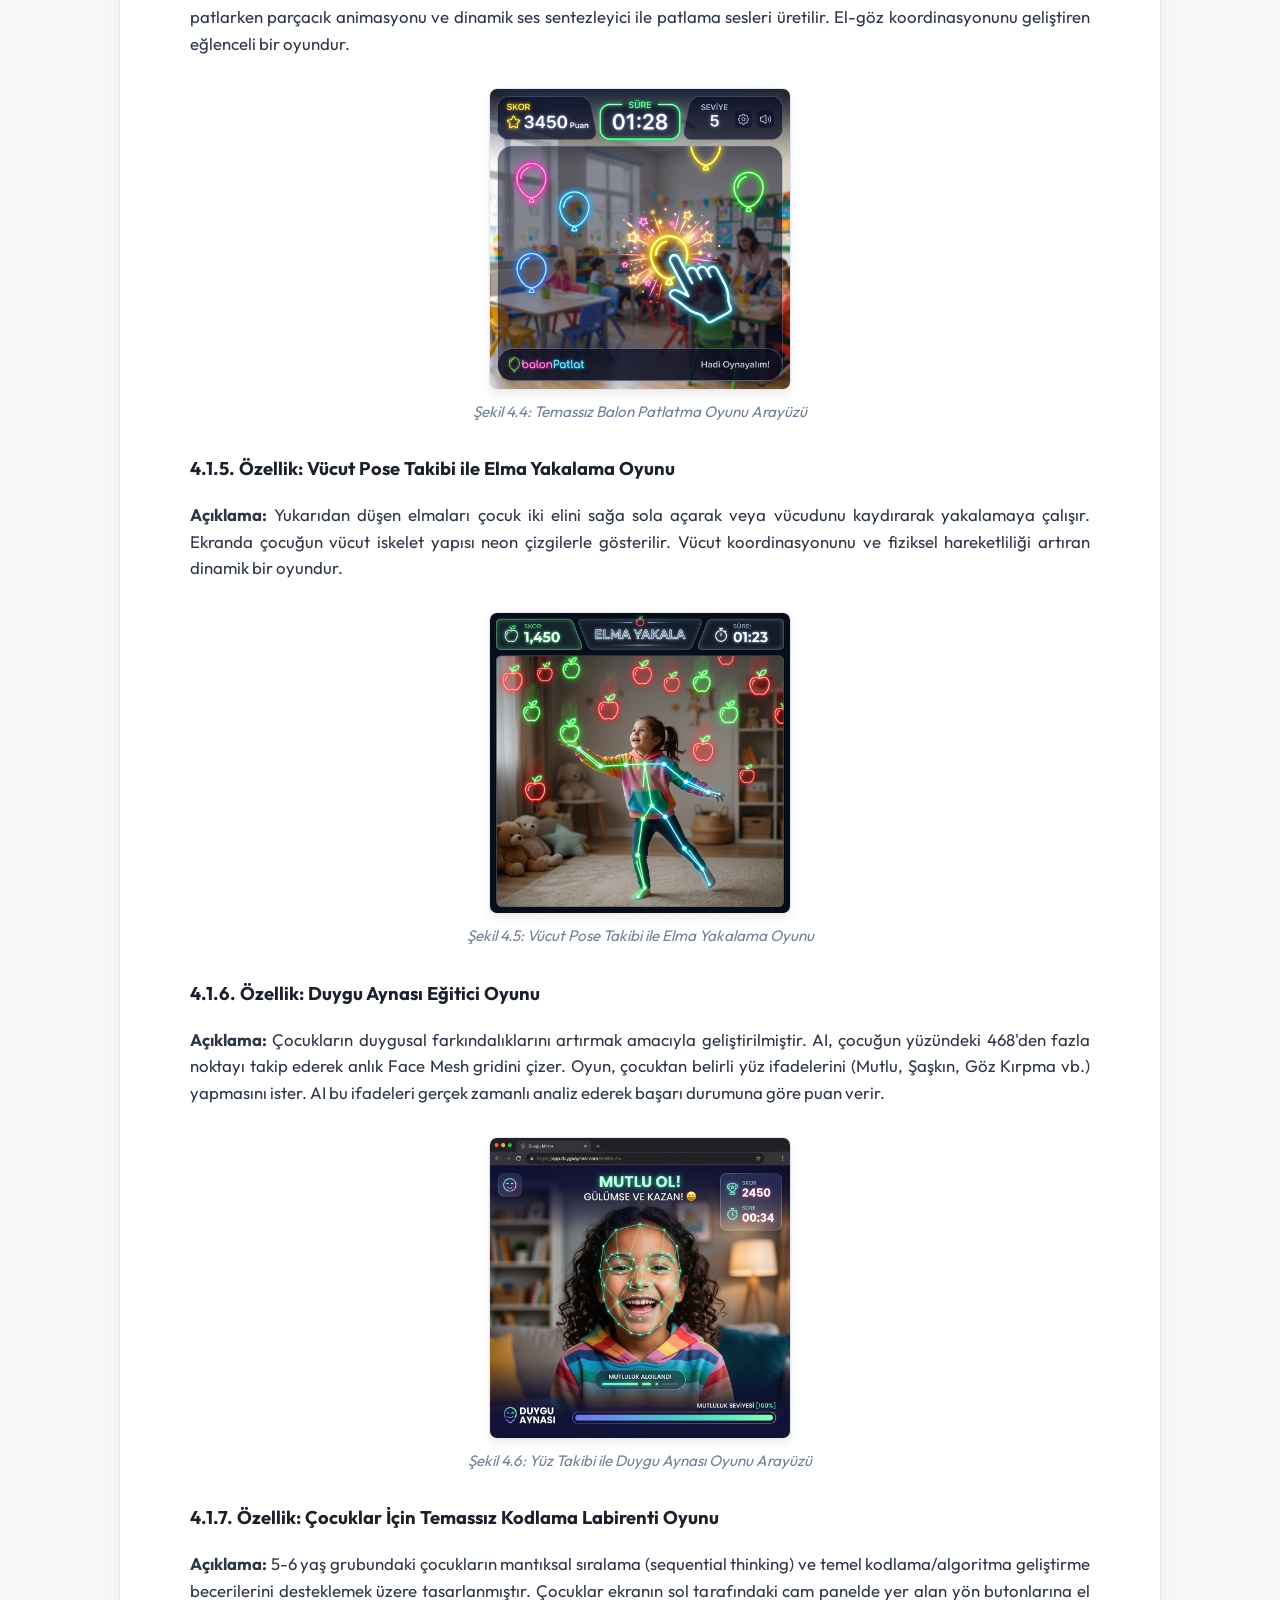
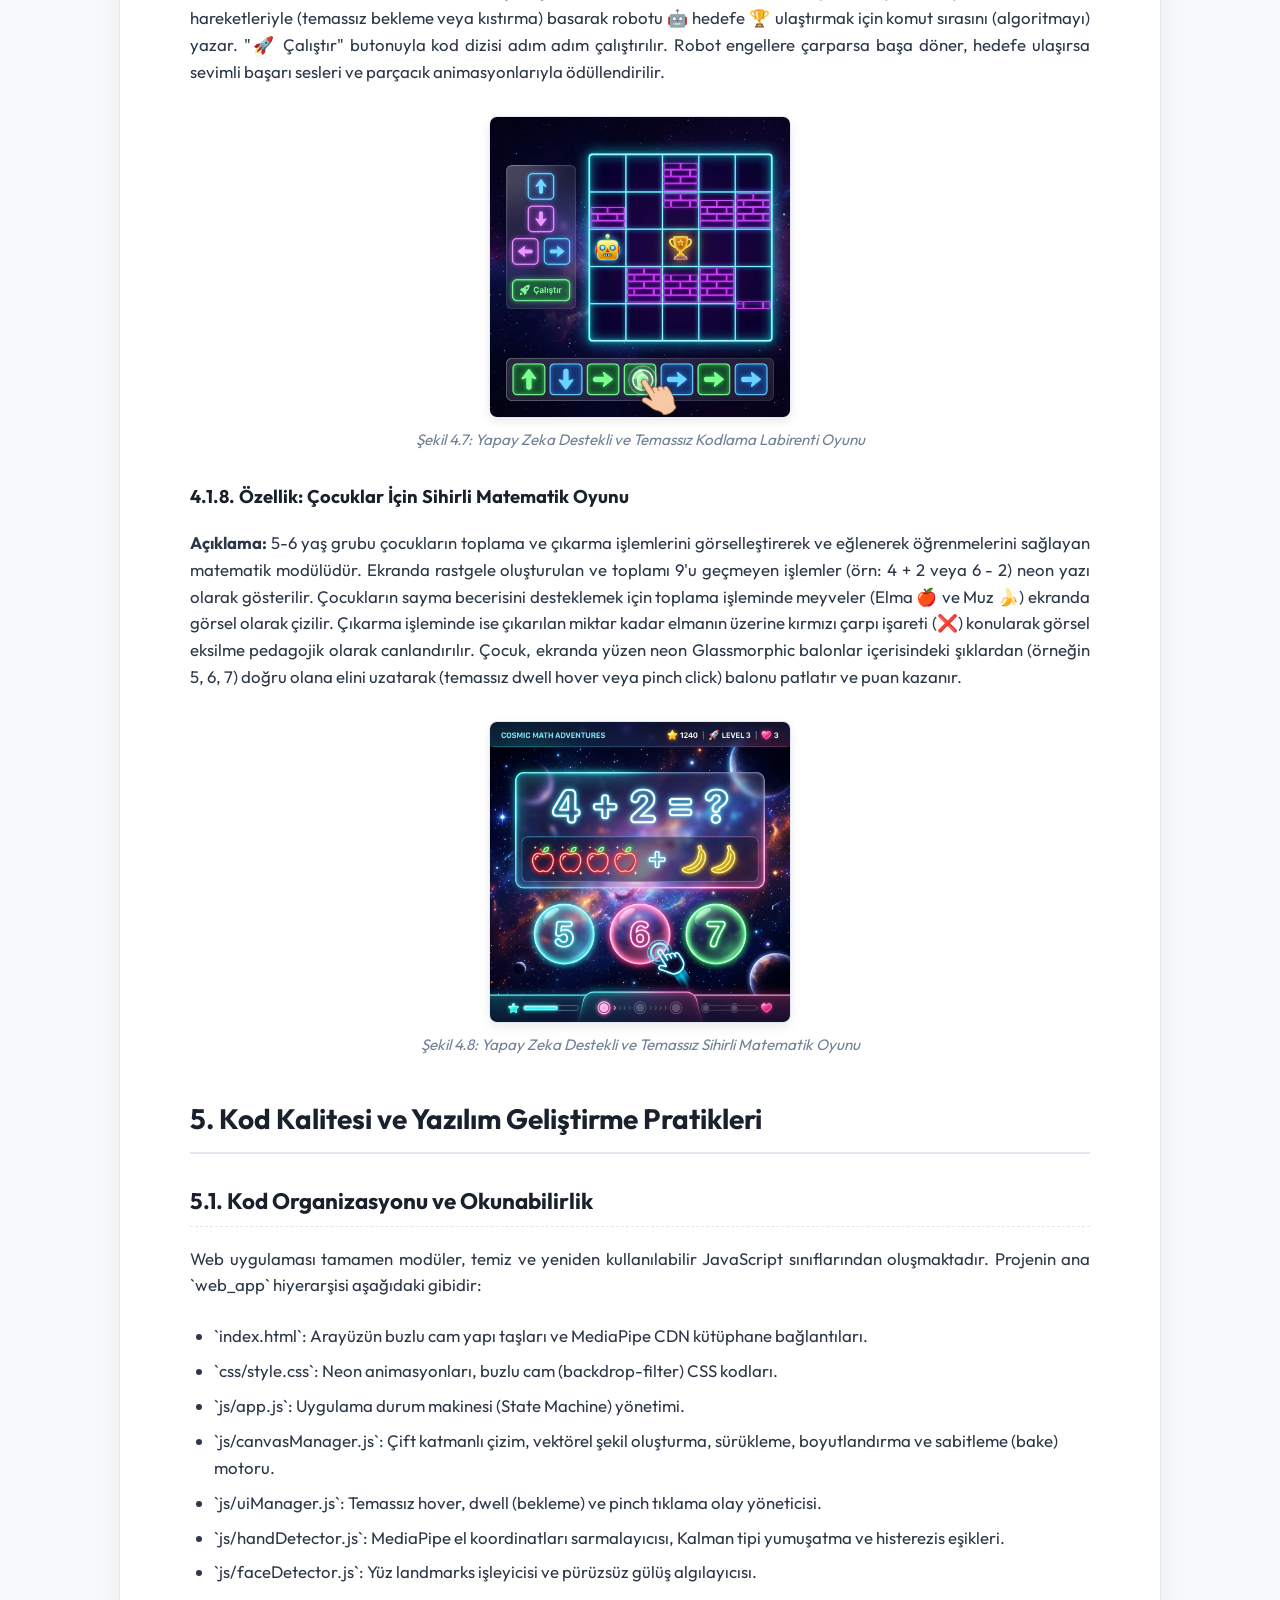
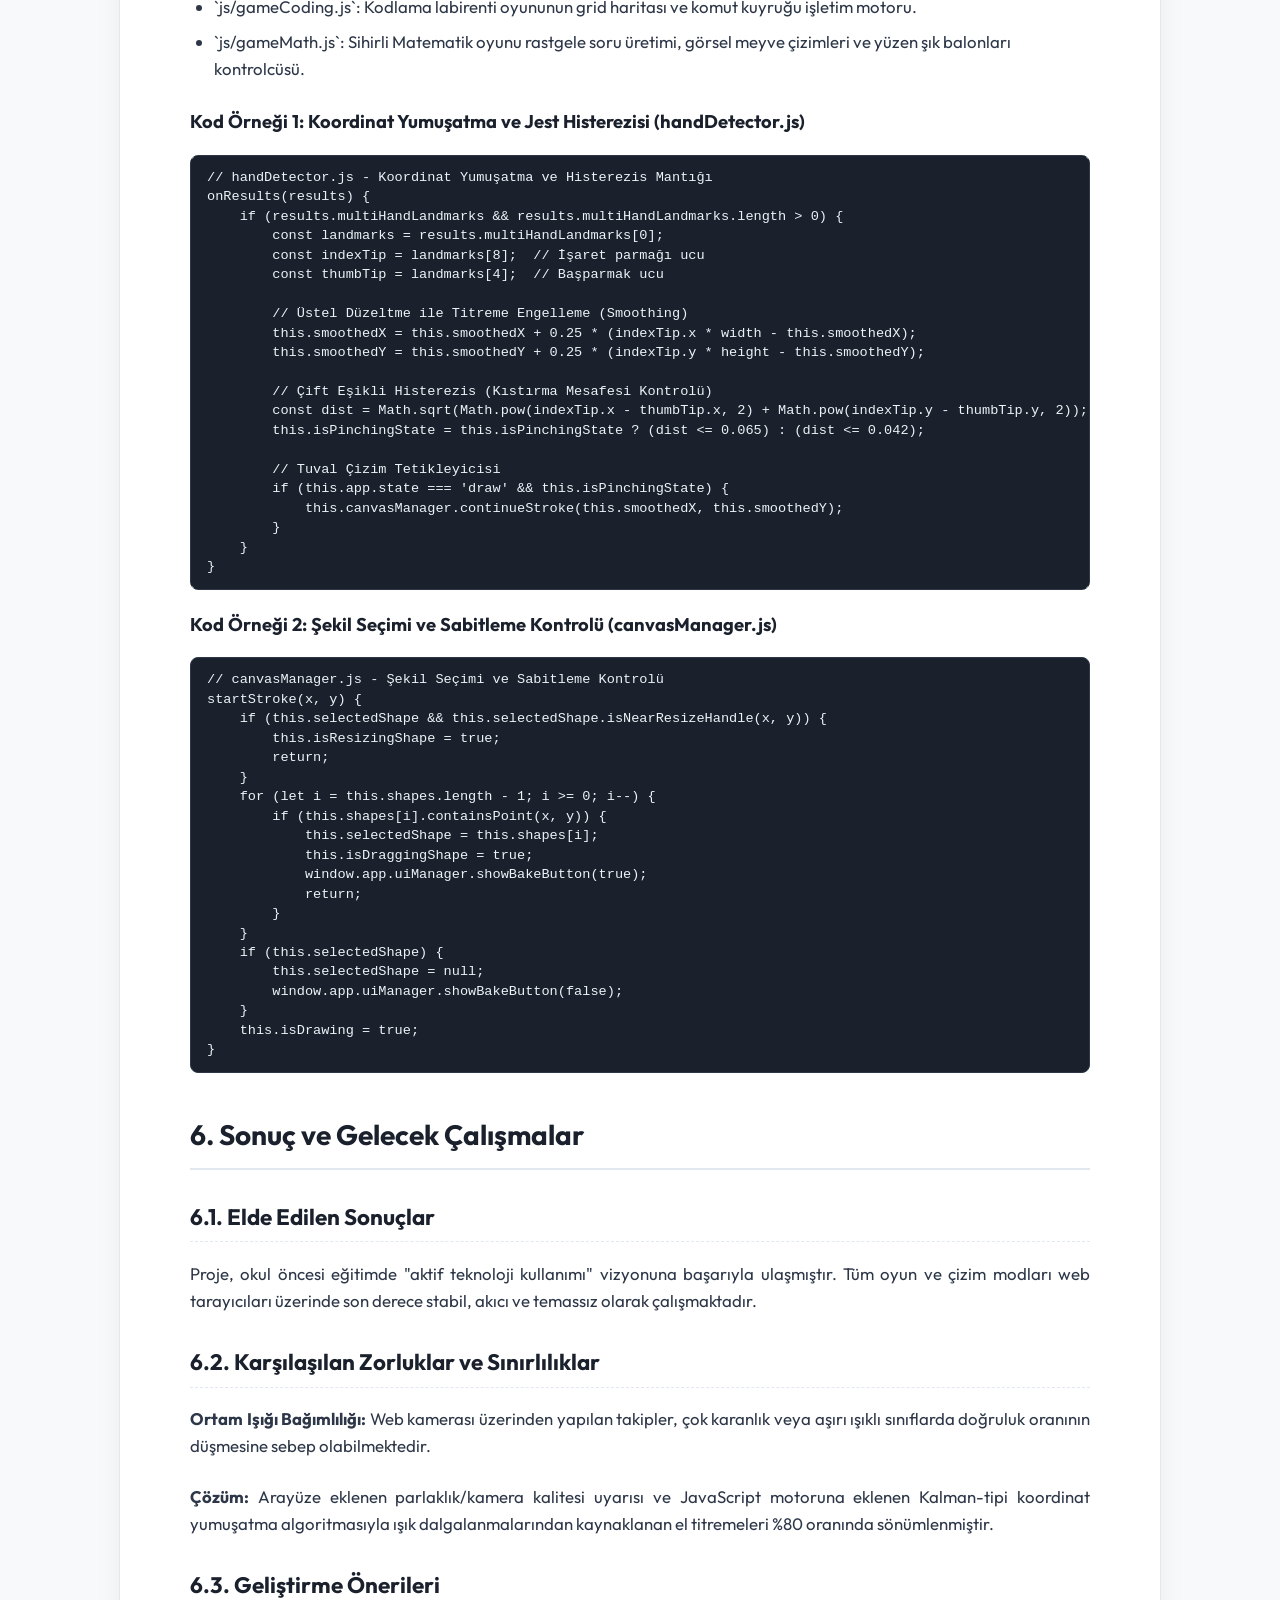
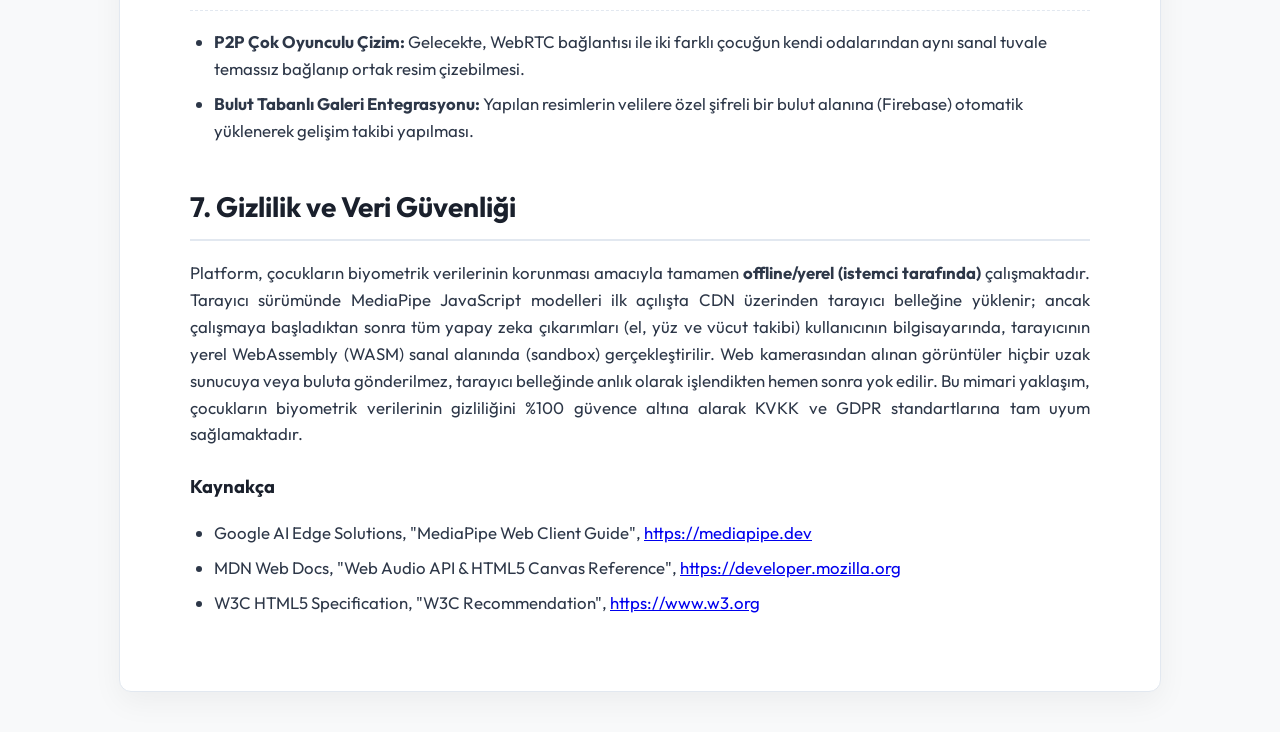
==== commit b1d6f335: "feat: implement Magic Numbers math game for kids and document in graduation report" ====
--- a/docs/bitirme_raporu.html
+++ b/docs/bitirme_raporu.html
@@ -640,6 +640,15 @@
             <div class="figure-caption">Şekil 4.7: Yapay Zeka Destekli ve Temassız Kodlama Labirenti Oyunu</div>
         </div>
 
+        <h3 id="islev-math">4.1.8. Özellik: Çocuklar İçin Sihirli Matematik Oyunu</h3>
+        <p>
+            <strong>Açıklama:</strong> 5-6 yaş grubu çocukların toplama ve çıkarma işlemlerini görselleştirerek ve eğlenerek öğrenmelerini sağlayan matematik modülüdür. Ekranda rastgele oluşturulan ve toplamı 9'u geçmeyen işlemler (örn: 4 + 2 veya 6 - 2) neon yazı olarak gösterilir. Çocukların sayma becerisini desteklemek için toplama işleminde meyveler (Elma 🍎 ve Muz 🍌) ekranda görsel olarak çizilir. Çıkarma işleminde ise çıkarılan miktar kadar elmanın üzerine kırmızı çarpı işareti (❌) konularak görsel eksilme pedagojik olarak canlandırılır. Çocuk, ekranda yüzen neon Glassmorphic balonlar içerisindeki şıklardan (örneğin 5, 6, 7) doğru olana elini uzatarak (temassız dwell hover veya pinch click) balonu patlatır ve puan kazanır.
+        </p>
+        <div class="figure">
+            <img src="images/web_math_game.png" alt="Sihirli Matematik Oyunu"/>
+            <div class="figure-caption">Şekil 4.8: Yapay Zeka Destekli ve Temassız Sihirli Matematik Oyunu</div>
+        </div>
+
         <!-- SECTION 5 -->
         <h1 id="kalite">5. Kod Kalitesi ve Yazılım Geliştirme Pratikleri</h1>
         
@@ -656,6 +665,7 @@
             <li>`js/handDetector.js`: MediaPipe el koordinatları sarmalayıcısı, Kalman tipi yumuşatma ve histerezis eşikleri.</li>
             <li>`js/faceDetector.js`: Yüz landmarks işleyicisi ve pürüzsüz gülüş algılayıcısı.</li>
             <li>`js/gameCoding.js`: Kodlama labirenti oyununun grid haritası ve komut kuyruğu işletim motoru.</li>
+            <li>`js/gameMath.js`: Sihirli Matematik oyunu rastgele soru üretimi, görsel meyve çizimleri ve yüzen şık balonları kontrolcüsü.</li>
         </ul>
 
         <h3>Kod Örneği 1: Koordinat Yumuşatma ve Jest Histerezisi (handDetector.js)</h3>
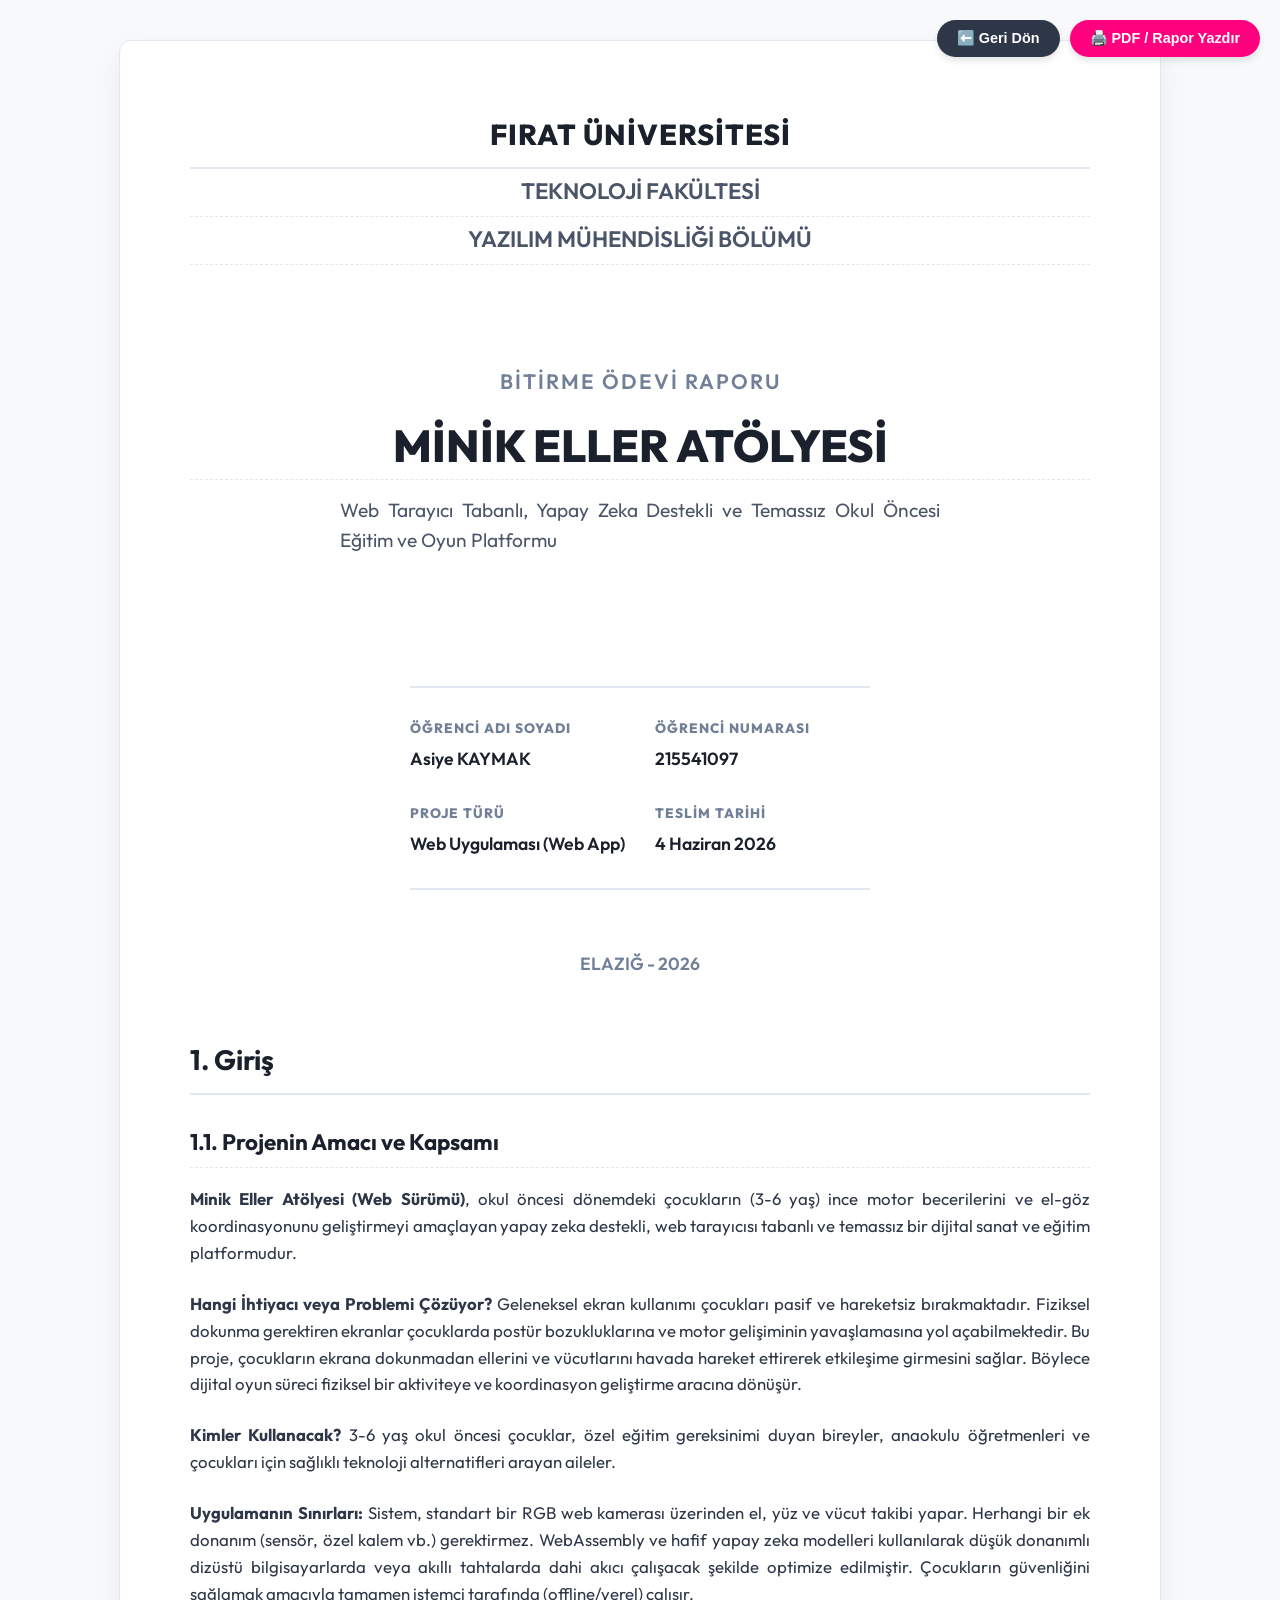
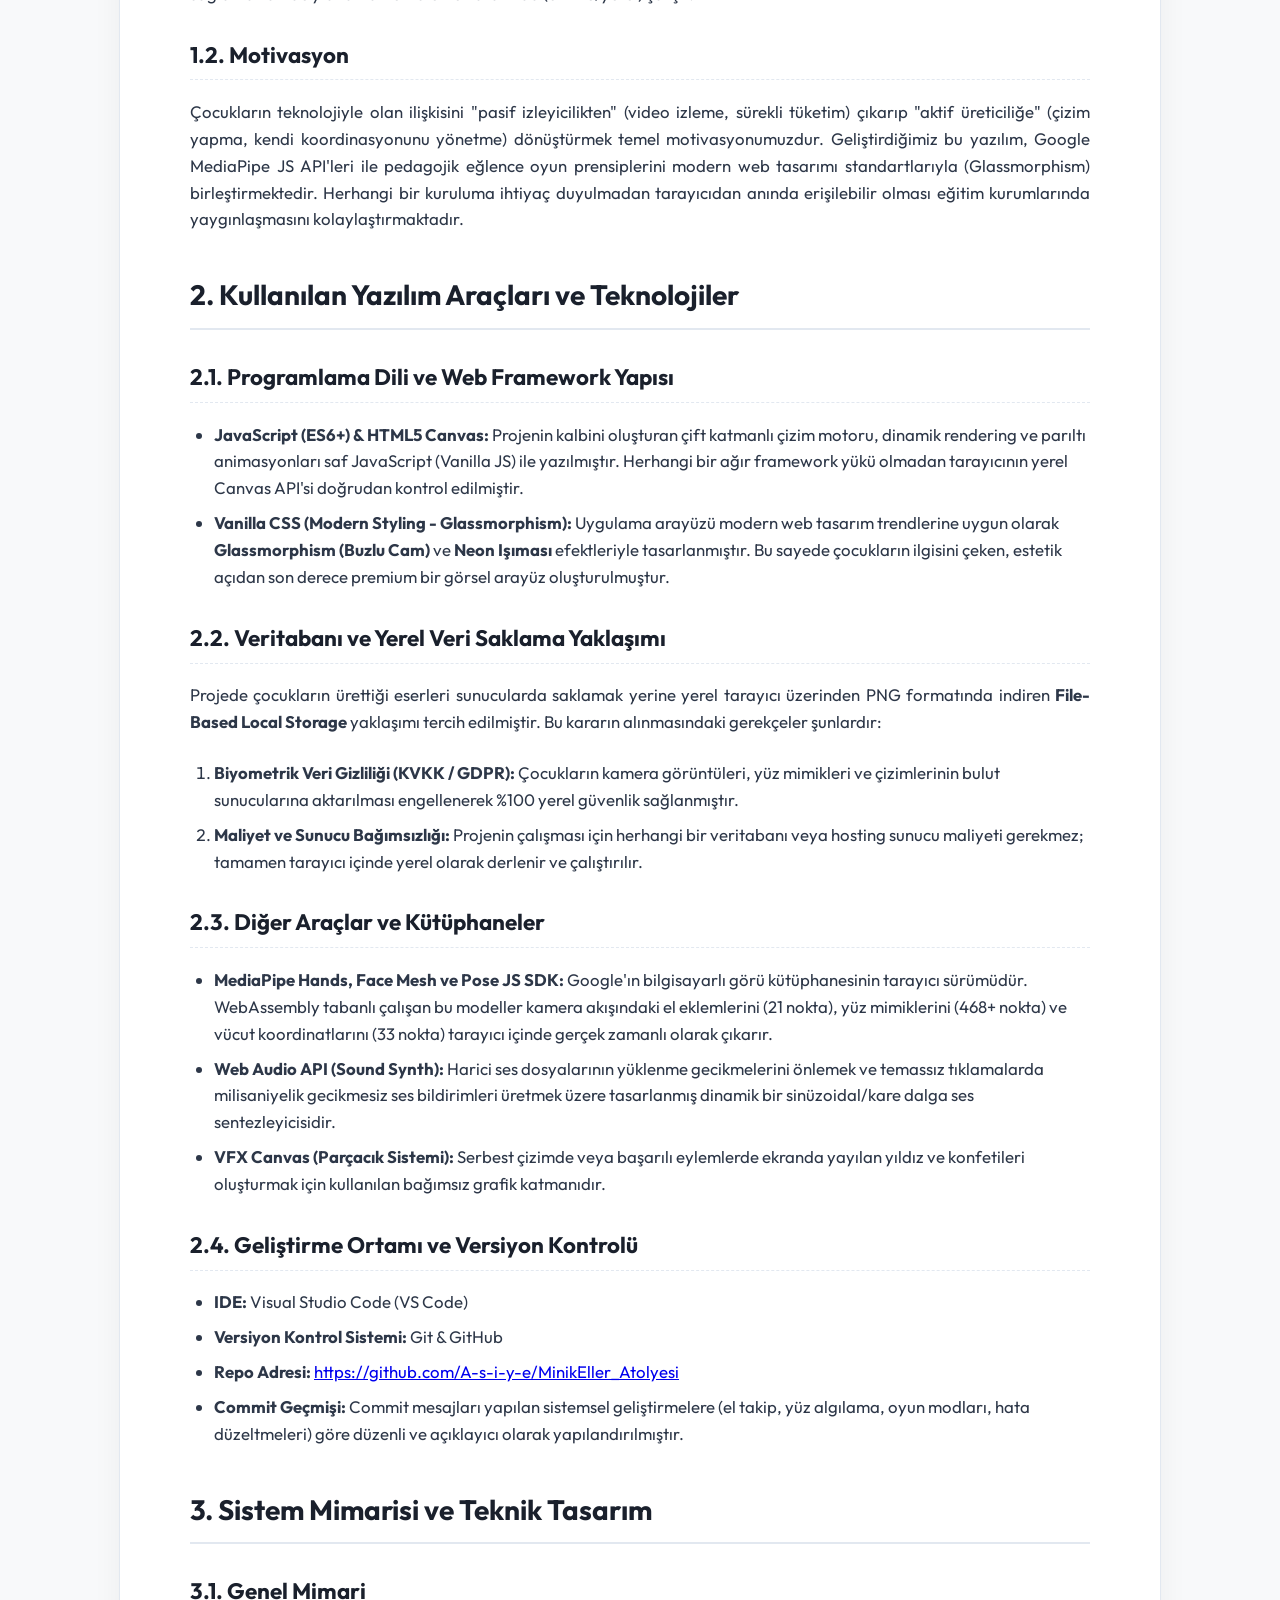
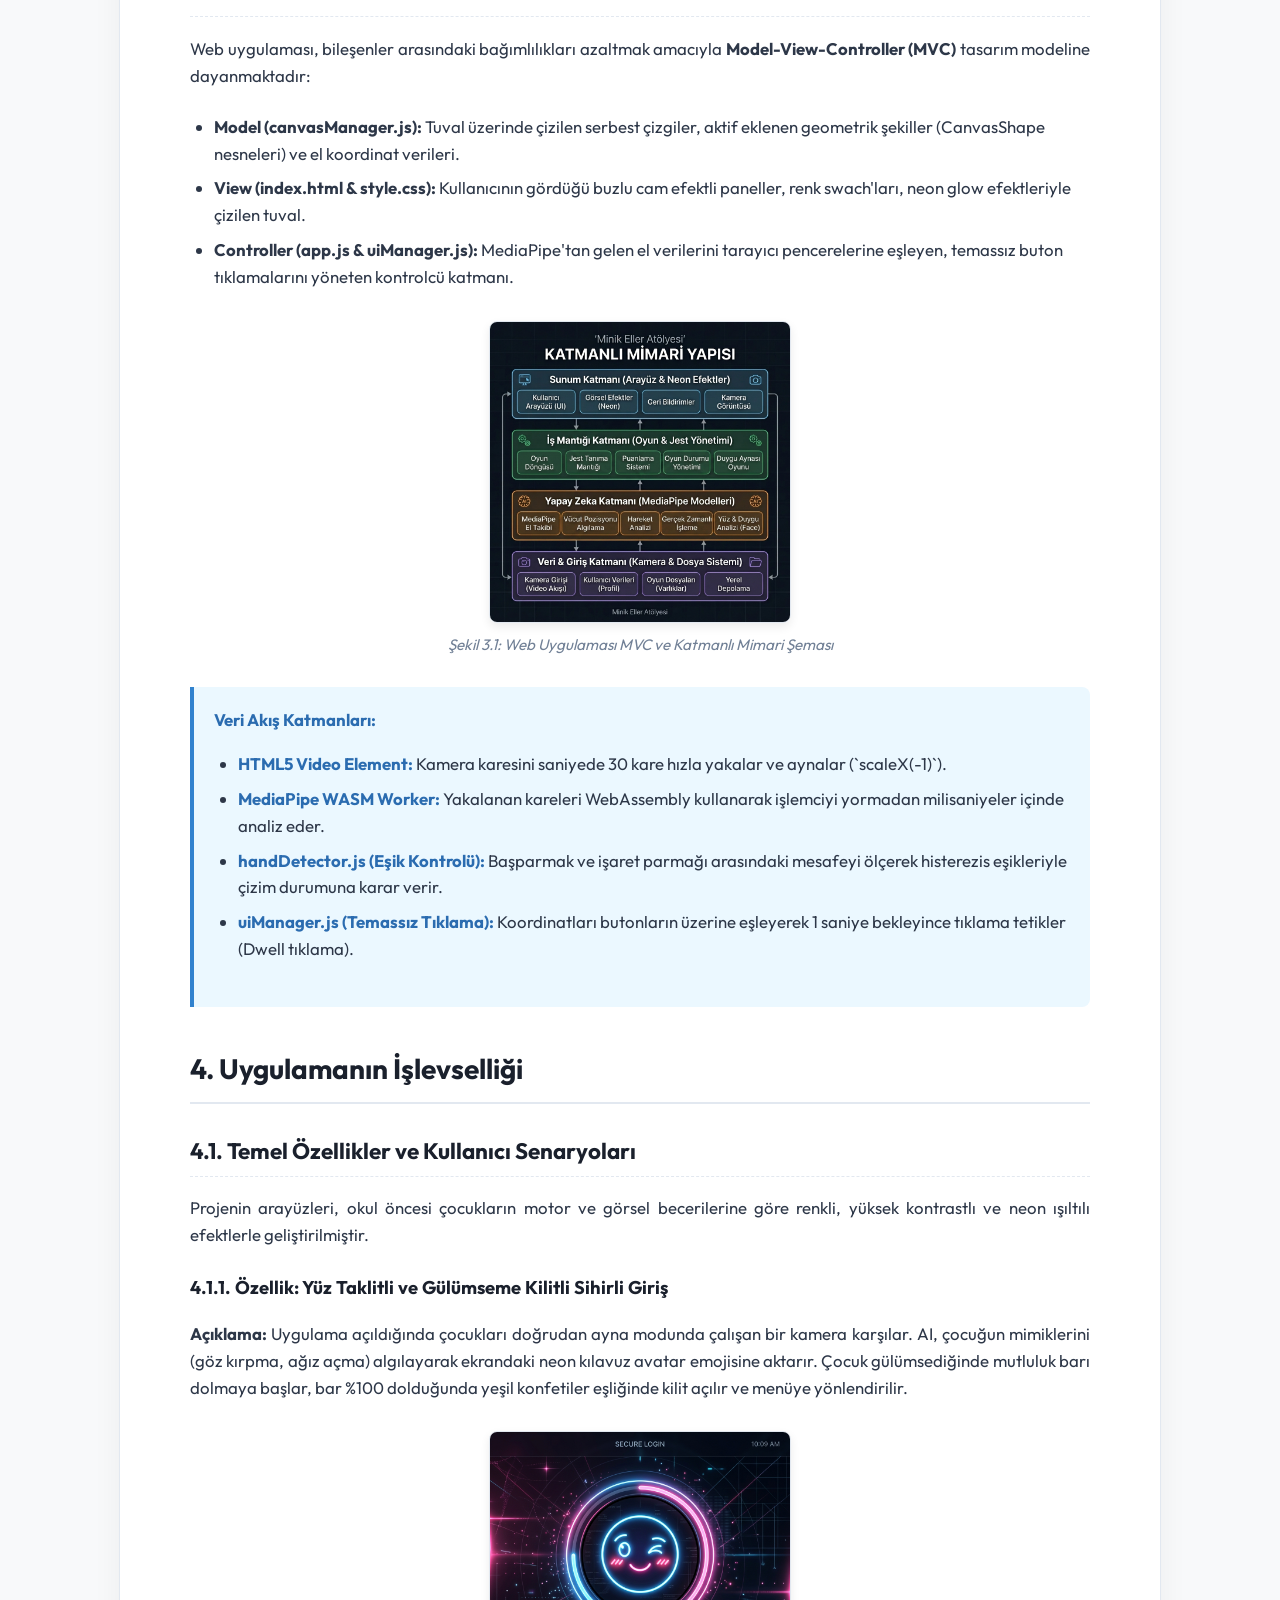
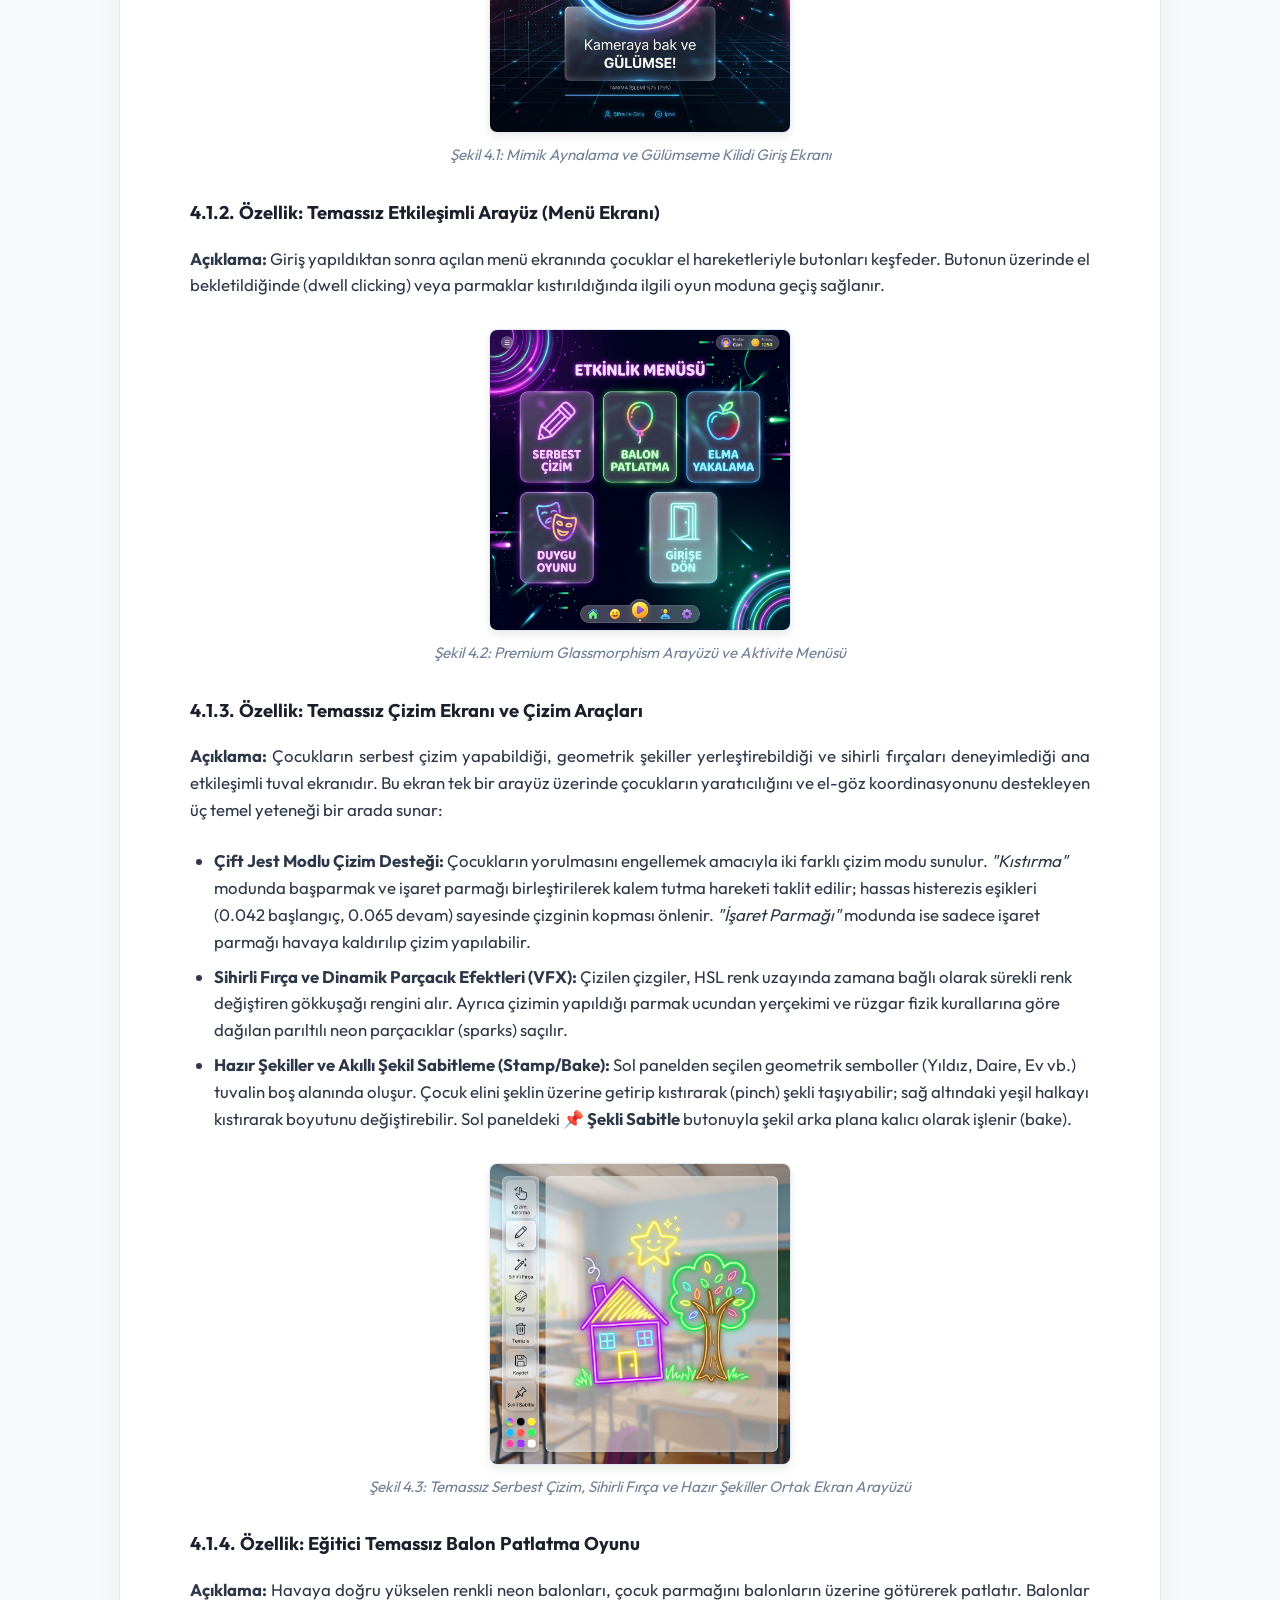
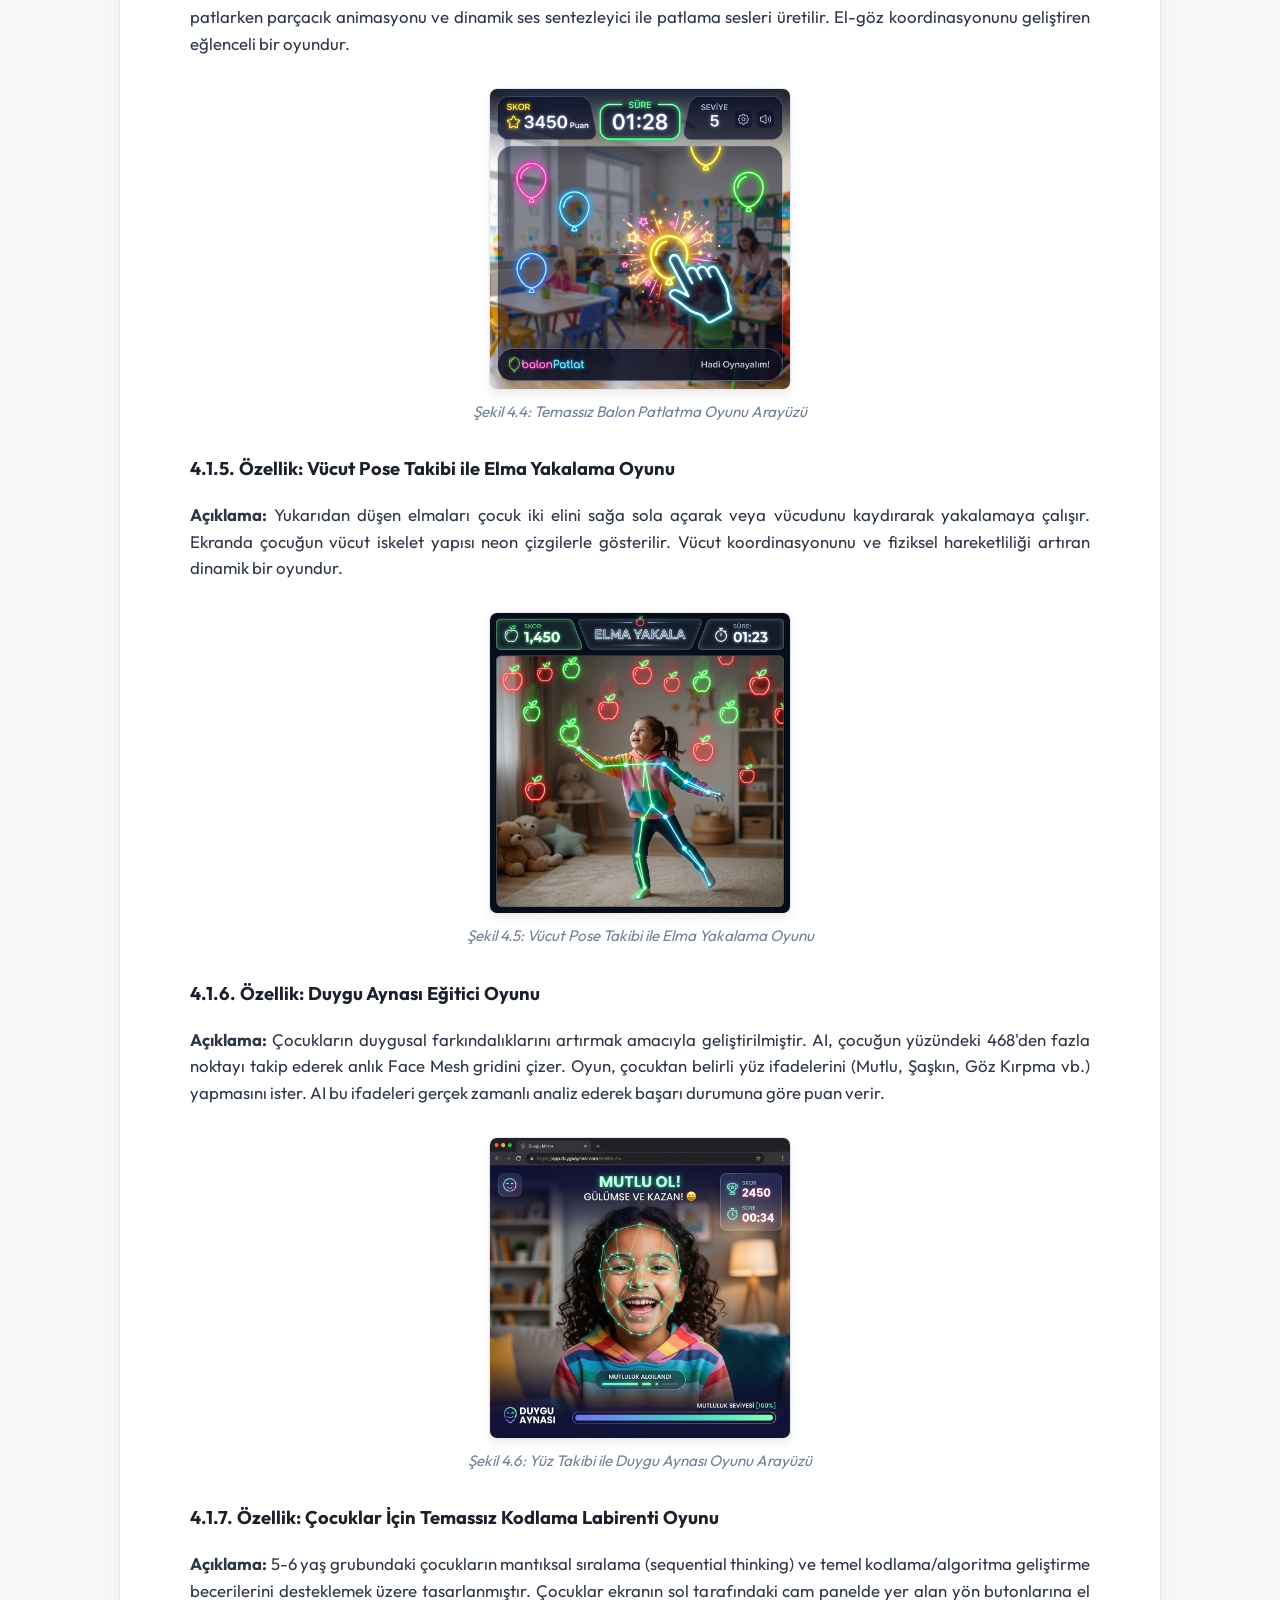
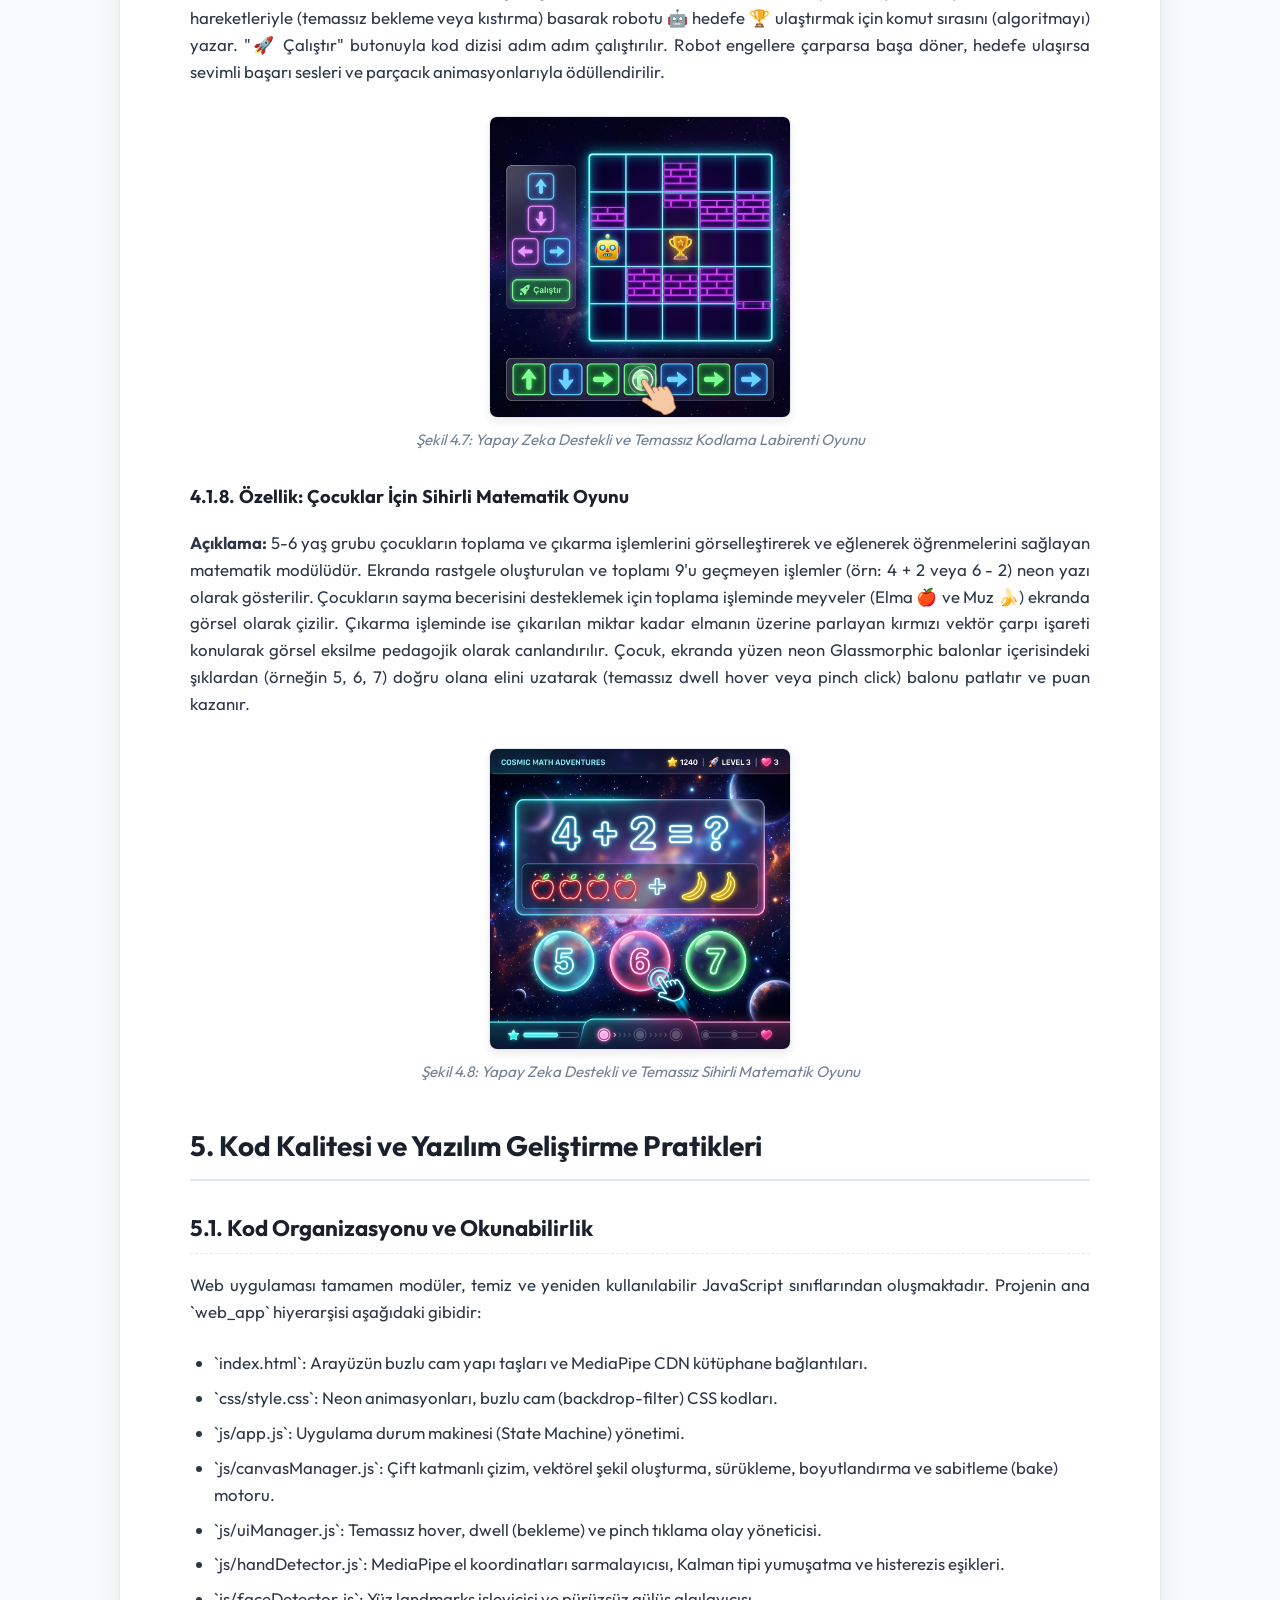
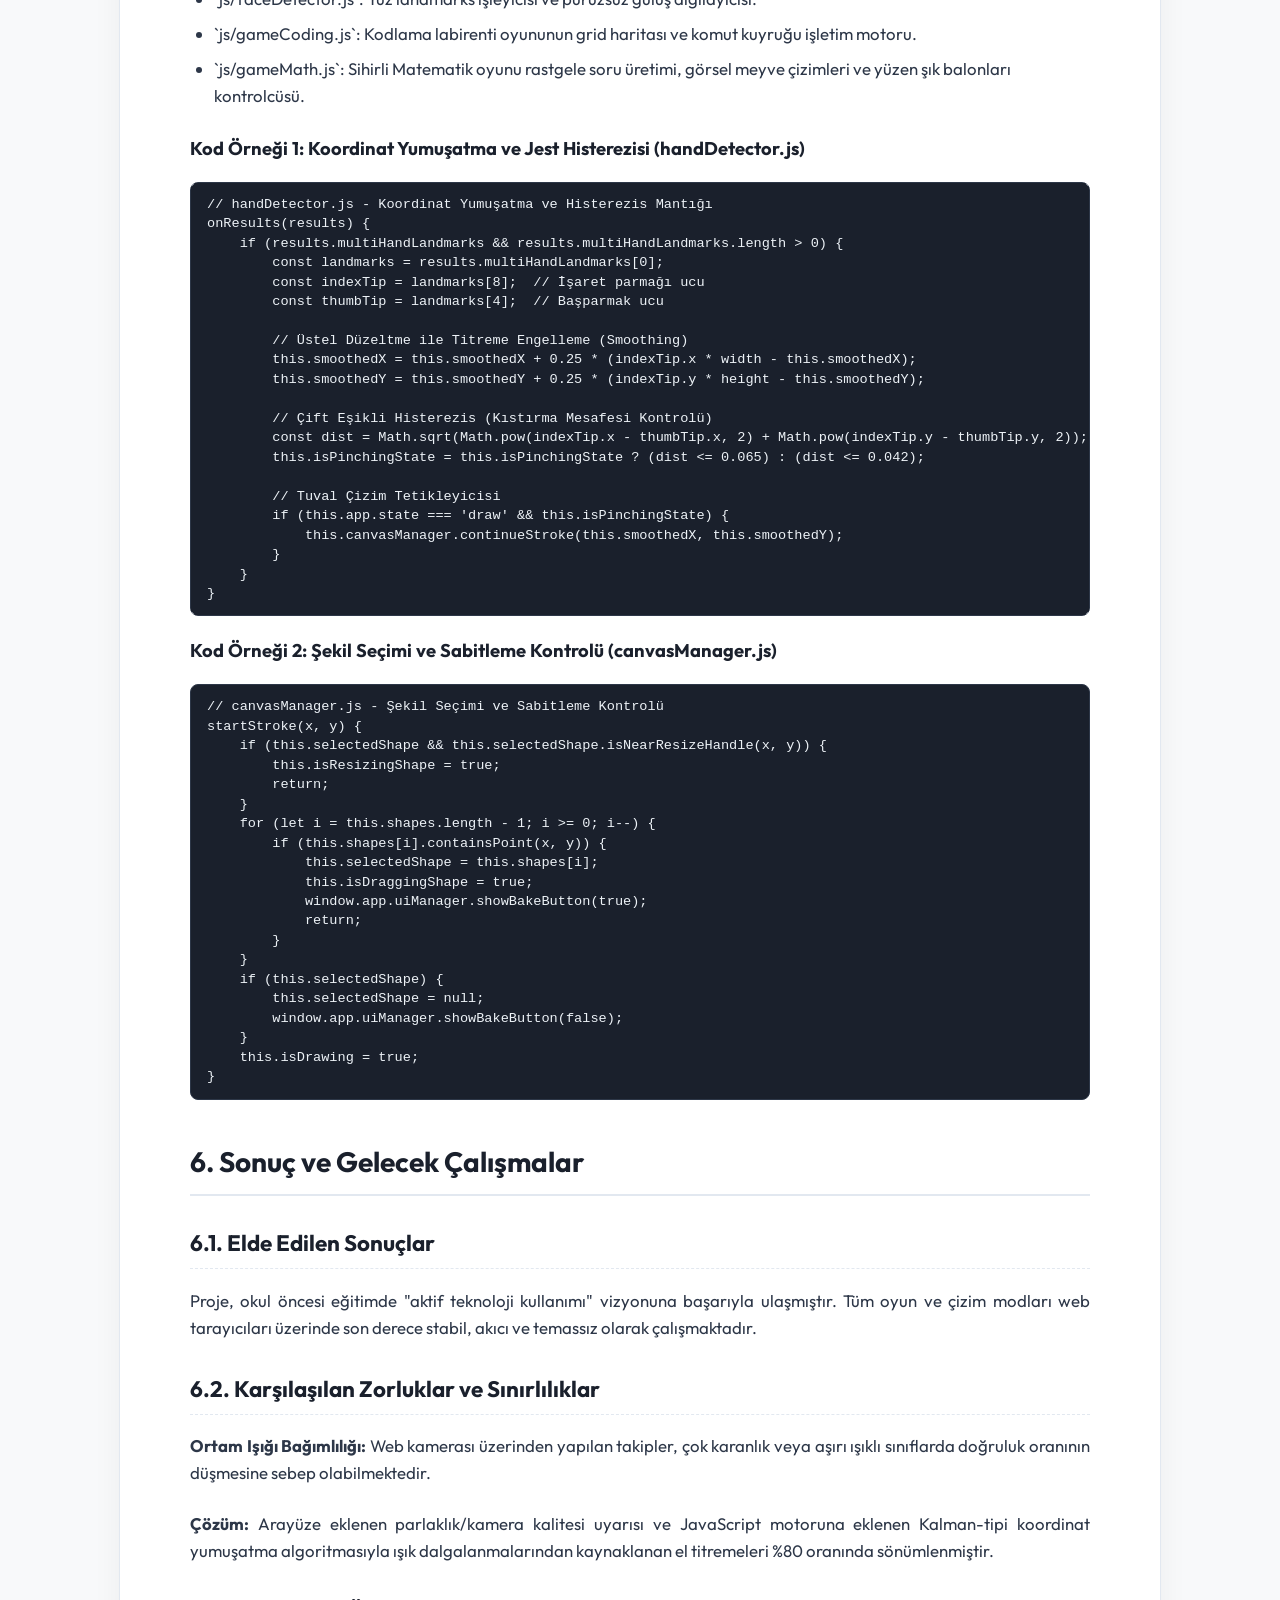
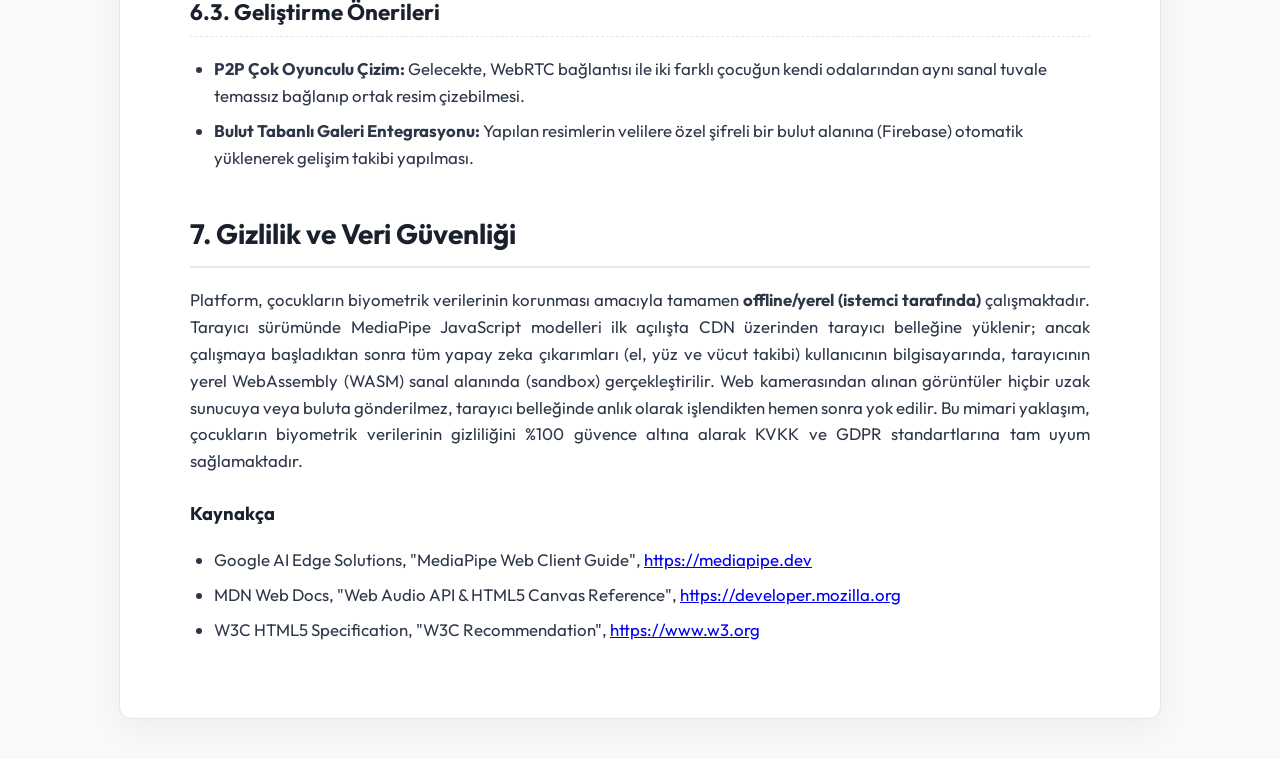
==== commit aecccb05: "fix(math,menu): update entry menu grid layout to 2-2-2-2 and use canvas vector rendering for math op" ====
--- a/docs/bitirme_raporu.html
+++ b/docs/bitirme_raporu.html
@@ -642,7 +642,7 @@
 
         <h3 id="islev-math">4.1.8. Özellik: Çocuklar İçin Sihirli Matematik Oyunu</h3>
         <p>
-            <strong>Açıklama:</strong> 5-6 yaş grubu çocukların toplama ve çıkarma işlemlerini görselleştirerek ve eğlenerek öğrenmelerini sağlayan matematik modülüdür. Ekranda rastgele oluşturulan ve toplamı 9'u geçmeyen işlemler (örn: 4 + 2 veya 6 - 2) neon yazı olarak gösterilir. Çocukların sayma becerisini desteklemek için toplama işleminde meyveler (Elma 🍎 ve Muz 🍌) ekranda görsel olarak çizilir. Çıkarma işleminde ise çıkarılan miktar kadar elmanın üzerine kırmızı çarpı işareti (❌) konularak görsel eksilme pedagojik olarak canlandırılır. Çocuk, ekranda yüzen neon Glassmorphic balonlar içerisindeki şıklardan (örneğin 5, 6, 7) doğru olana elini uzatarak (temassız dwell hover veya pinch click) balonu patlatır ve puan kazanır.
+            <strong>Açıklama:</strong> 5-6 yaş grubu çocukların toplama ve çıkarma işlemlerini görselleştirerek ve eğlenerek öğrenmelerini sağlayan matematik modülüdür. Ekranda rastgele oluşturulan ve toplamı 9'u geçmeyen işlemler (örn: 4 + 2 veya 6 - 2) neon yazı olarak gösterilir. Çocukların sayma becerisini desteklemek için toplama işleminde meyveler (Elma 🍎 ve Muz 🍌) ekranda görsel olarak çizilir. Çıkarma işleminde ise çıkarılan miktar kadar elmanın üzerine parlayan kırmızı vektör çarpı işareti konularak görsel eksilme pedagojik olarak canlandırılır. Çocuk, ekranda yüzen neon Glassmorphic balonlar içerisindeki şıklardan (örneğin 5, 6, 7) doğru olana elini uzatarak (temassız dwell hover veya pinch click) balonu patlatır ve puan kazanır.
         </p>
         <div class="figure">
             <img src="images/web_math_game.png" alt="Sihirli Matematik Oyunu"/>
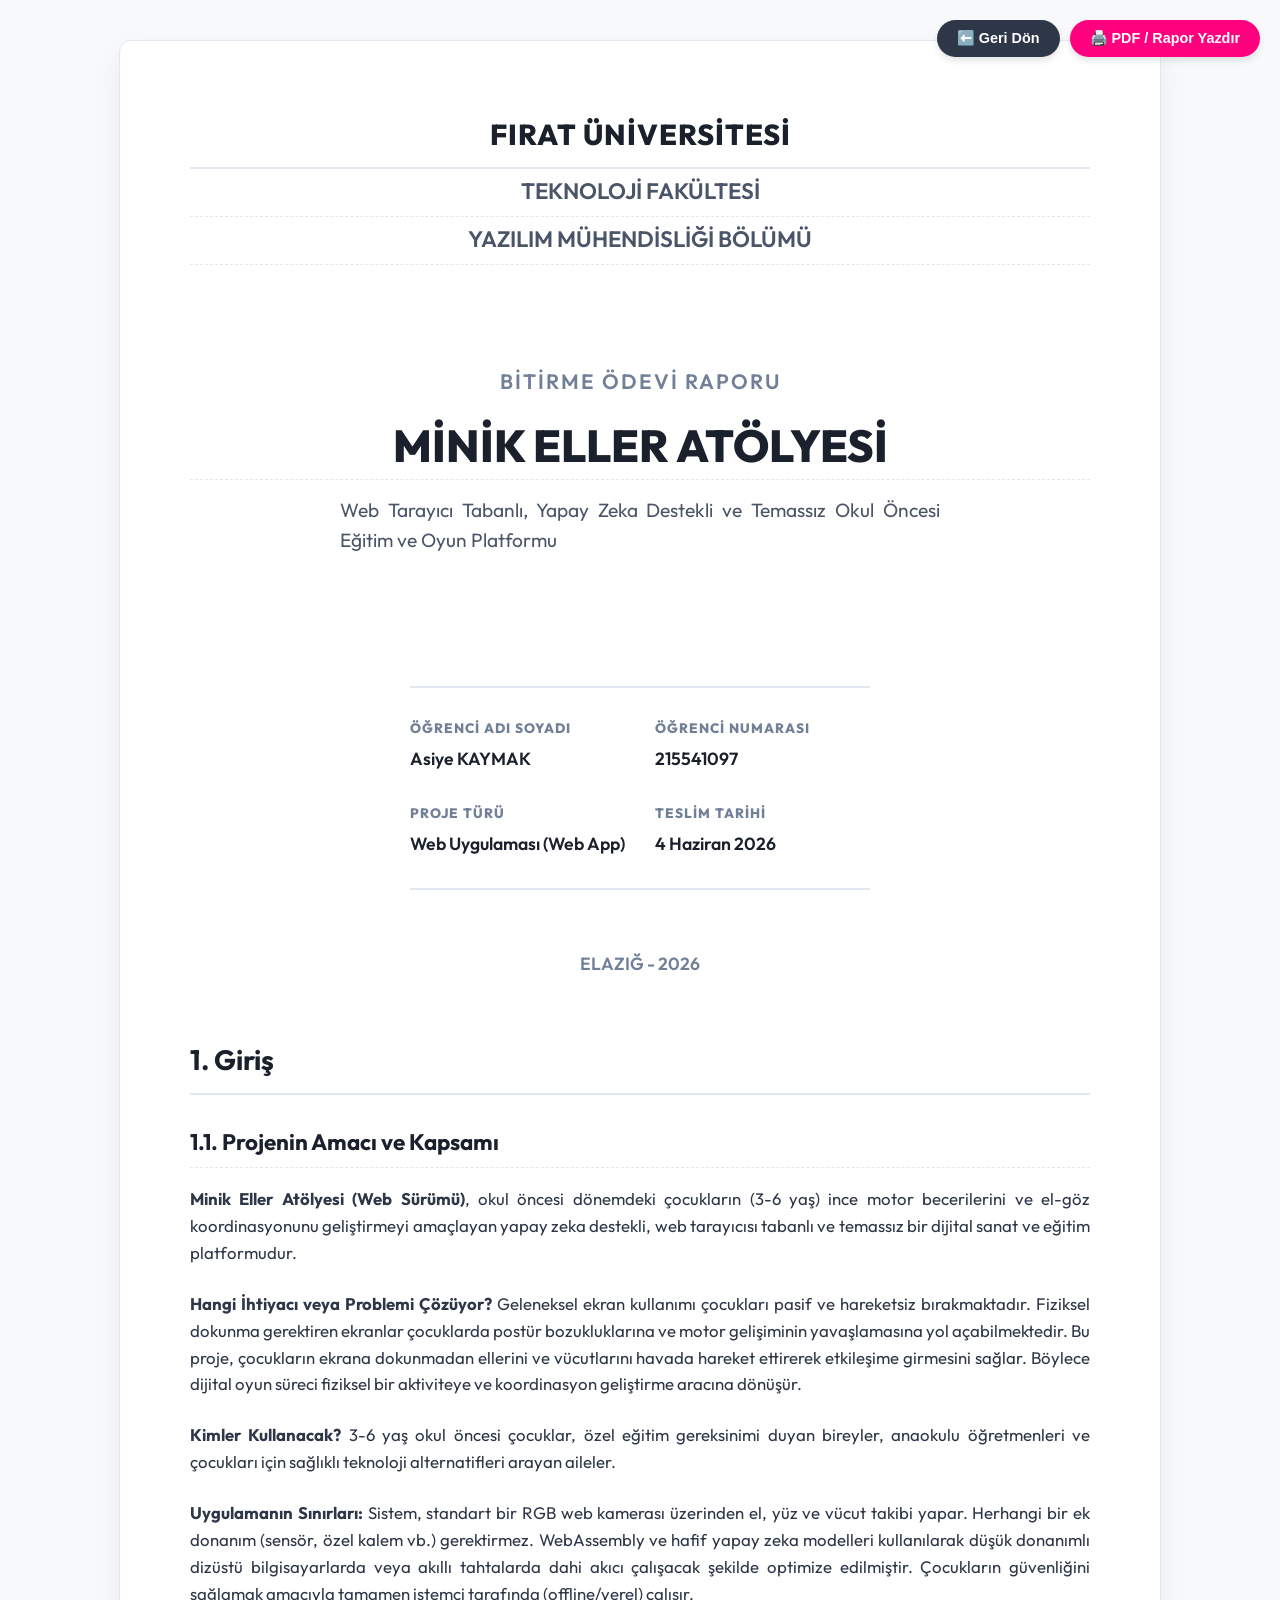
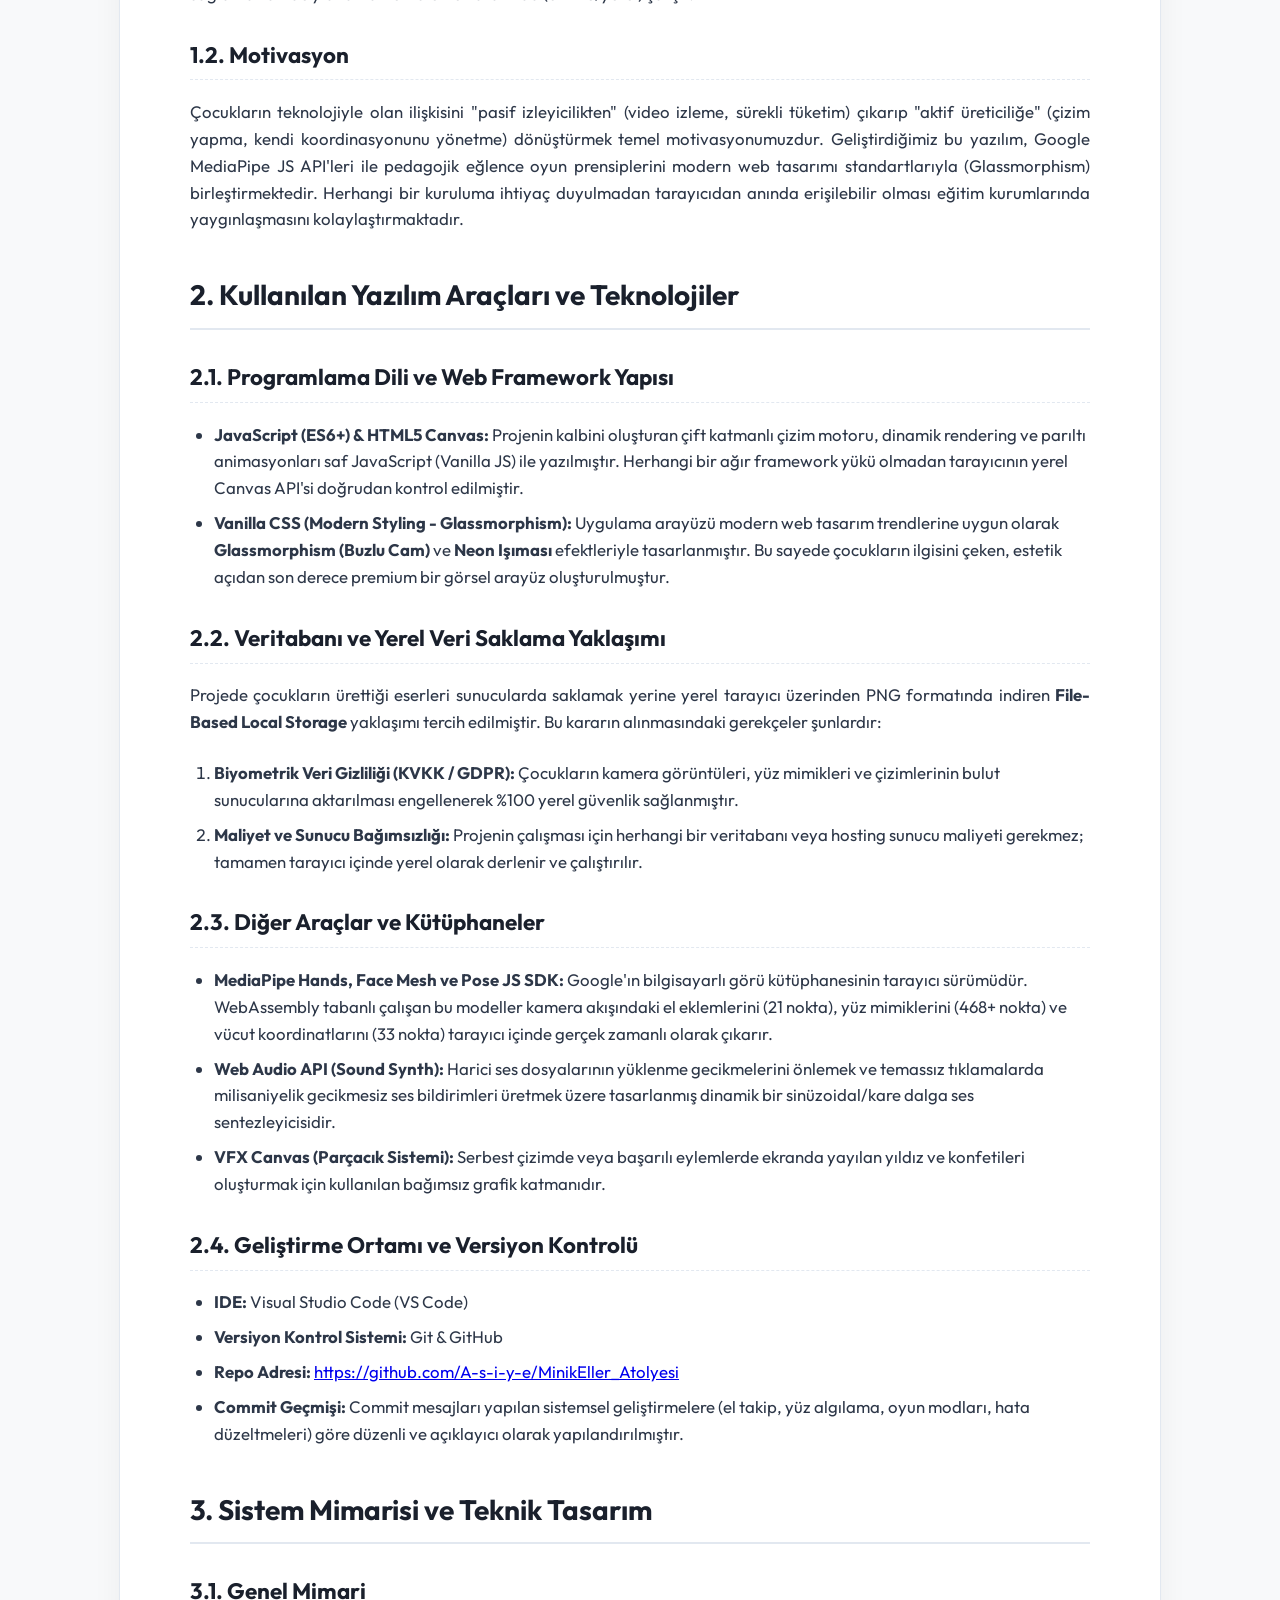
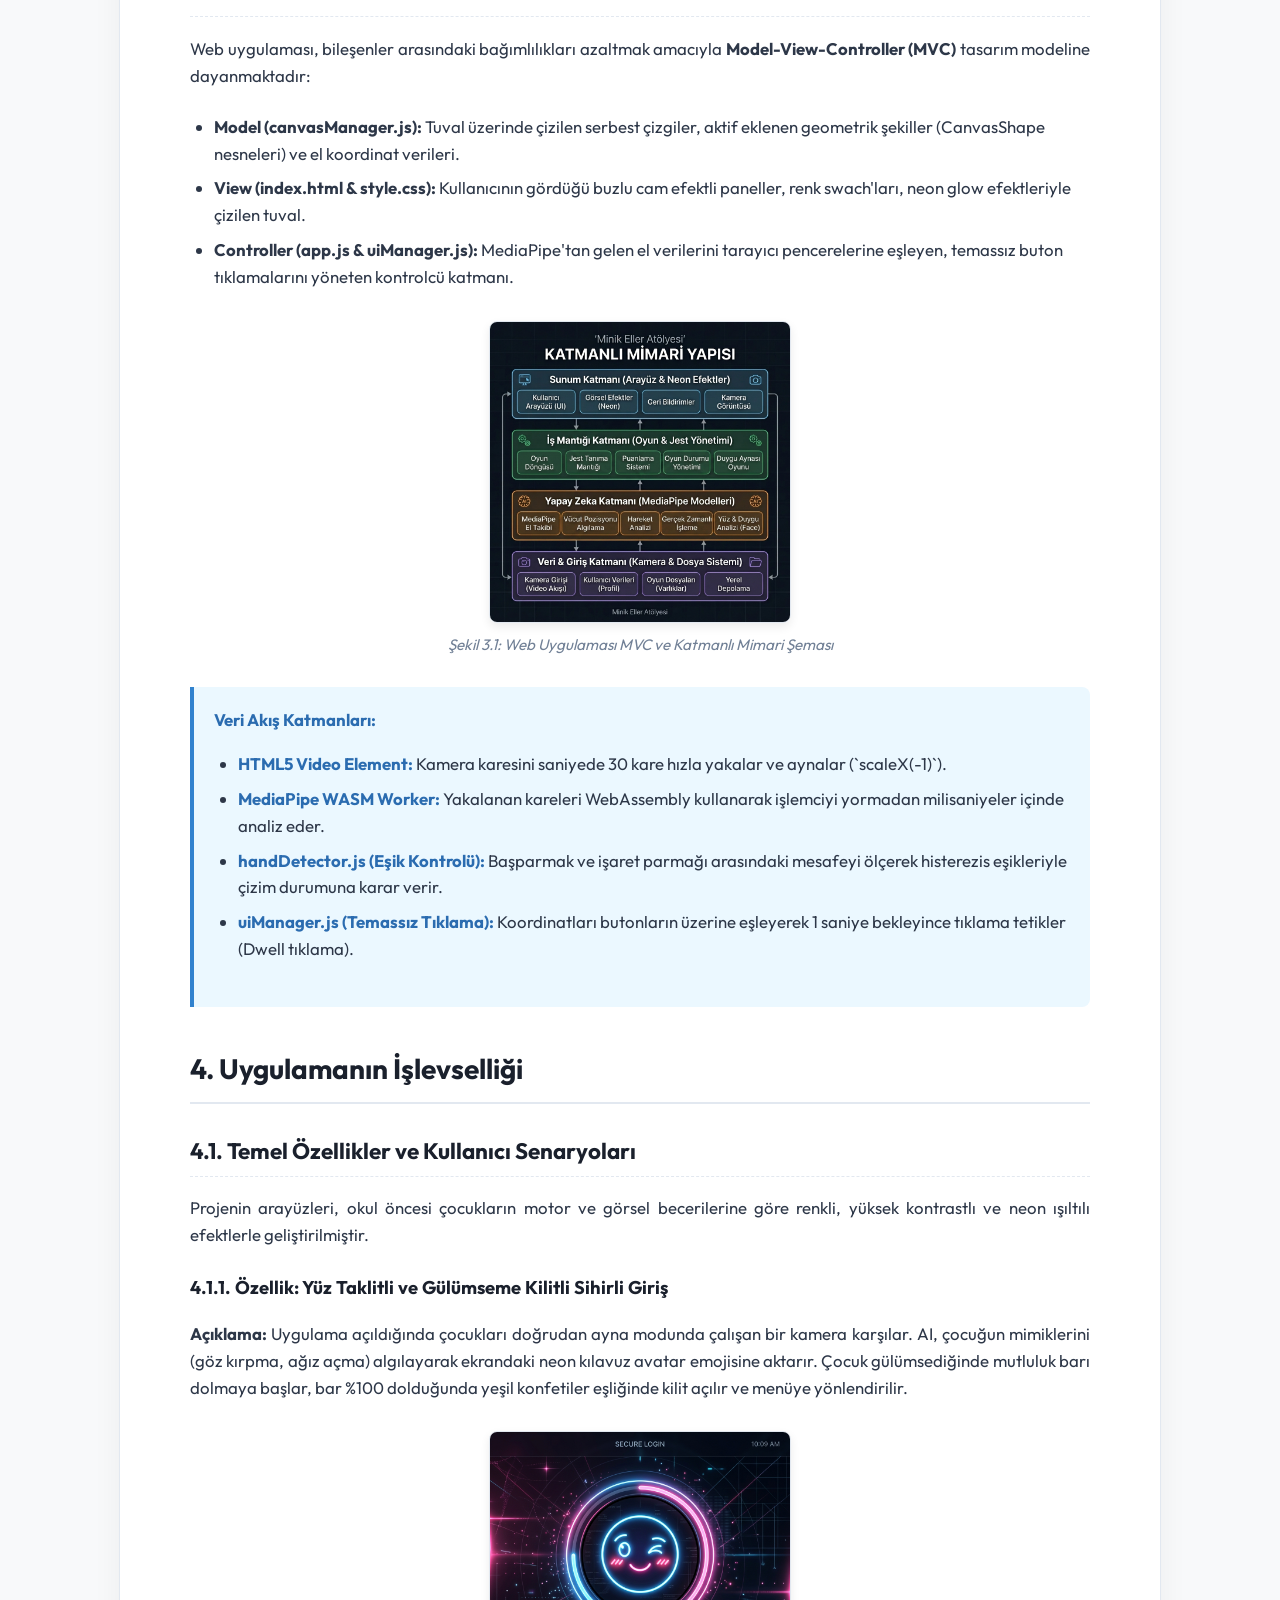
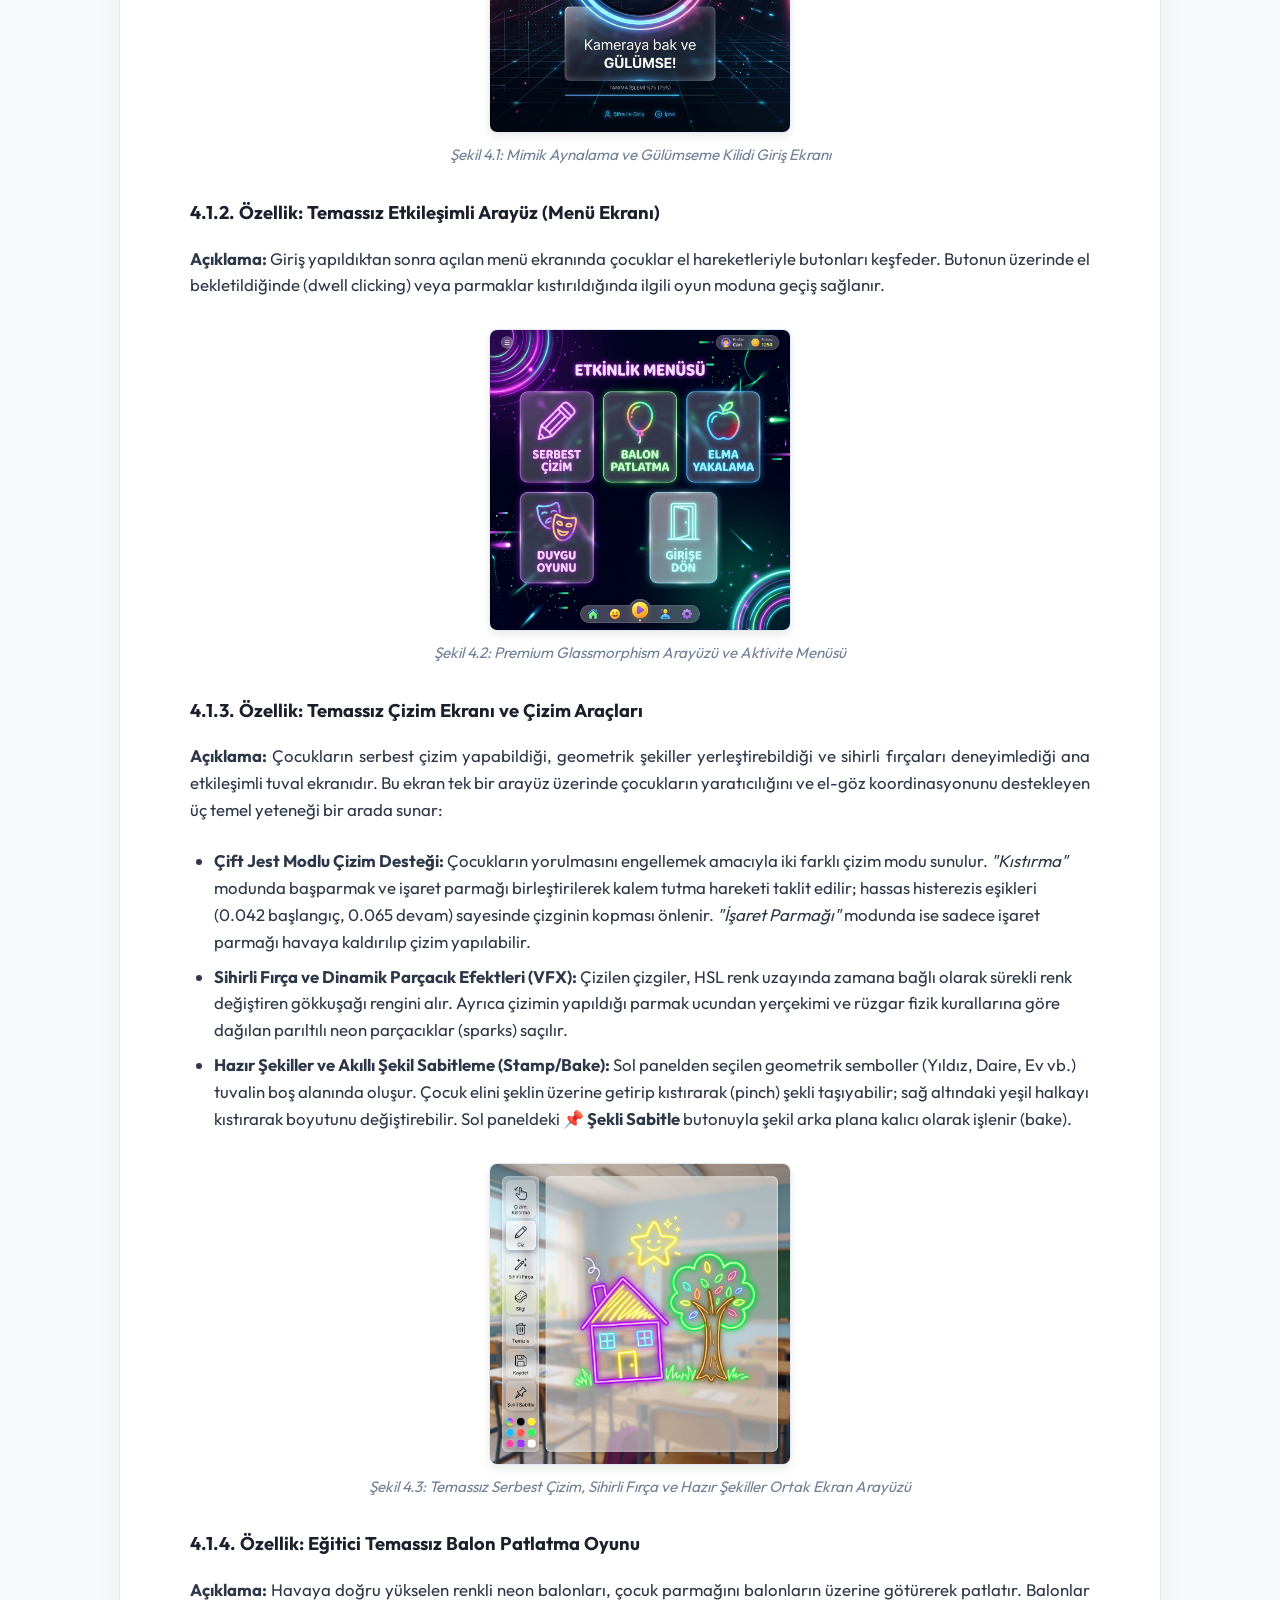
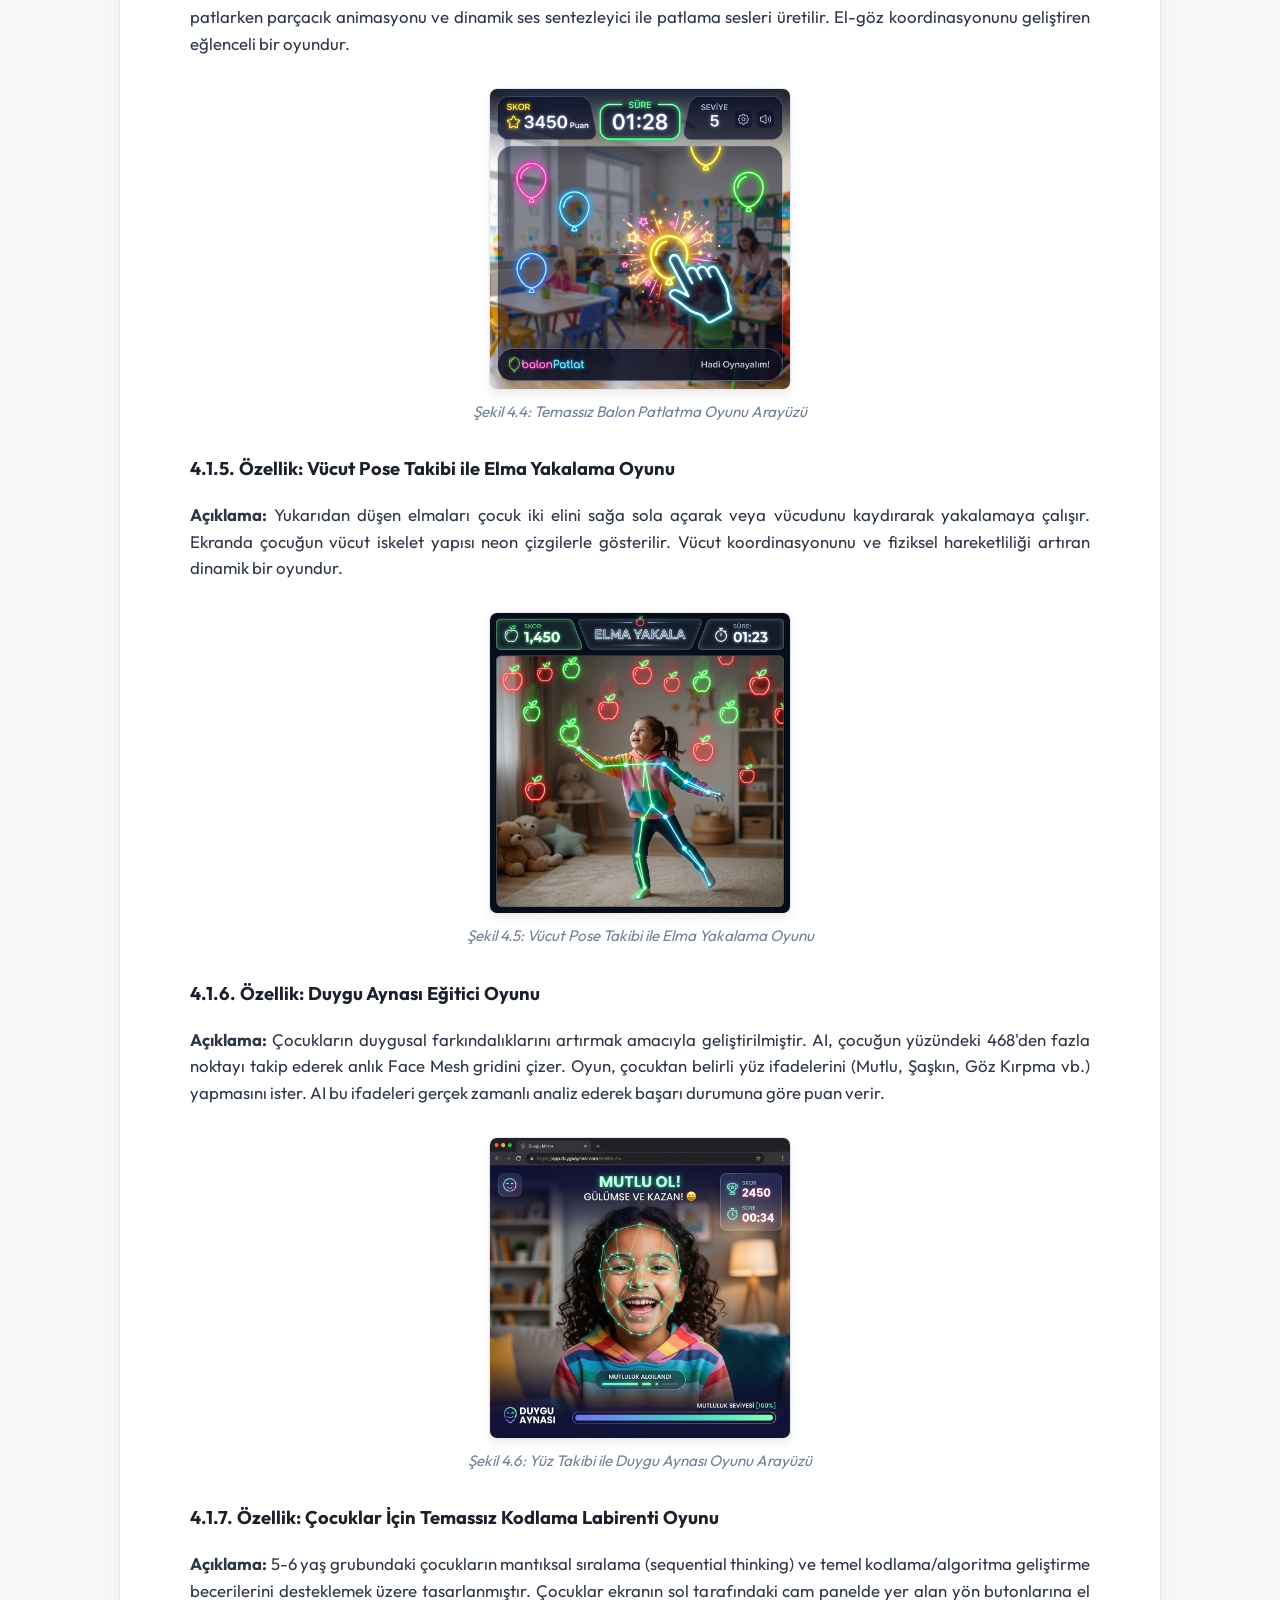
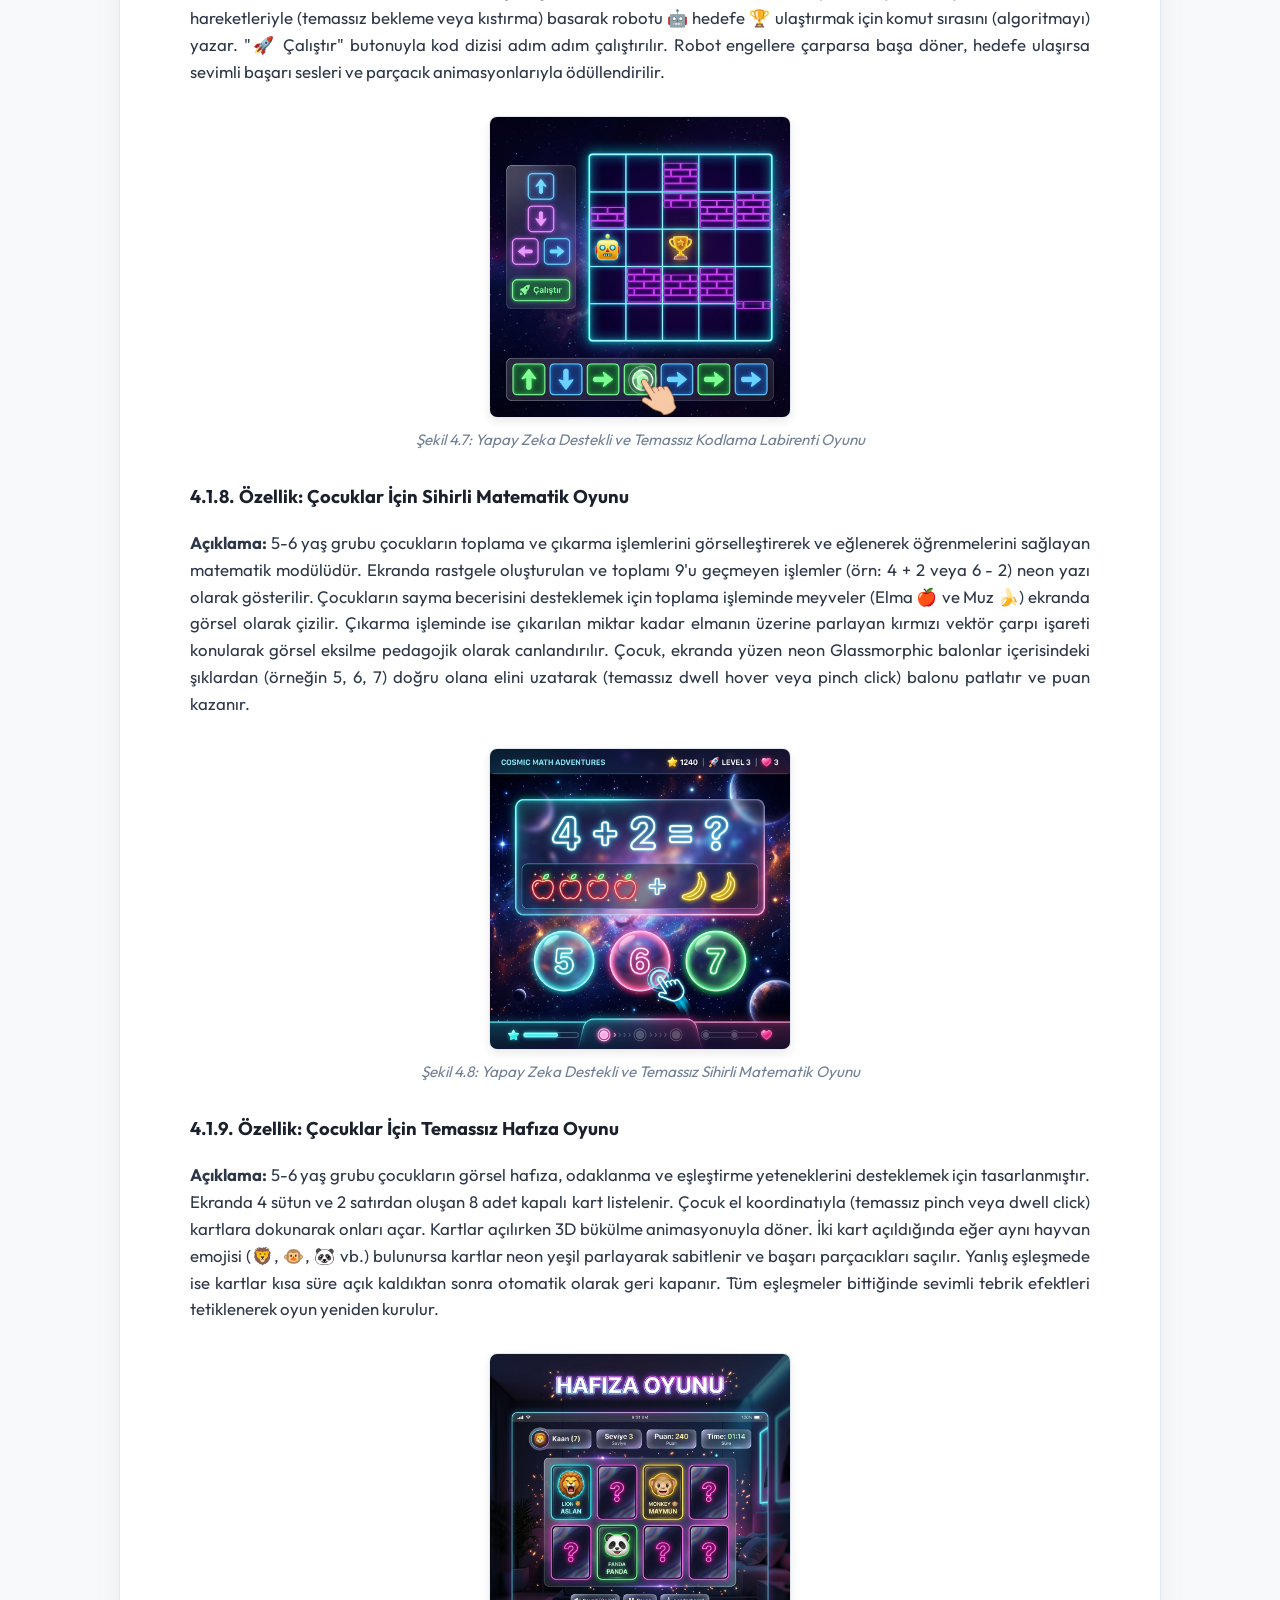
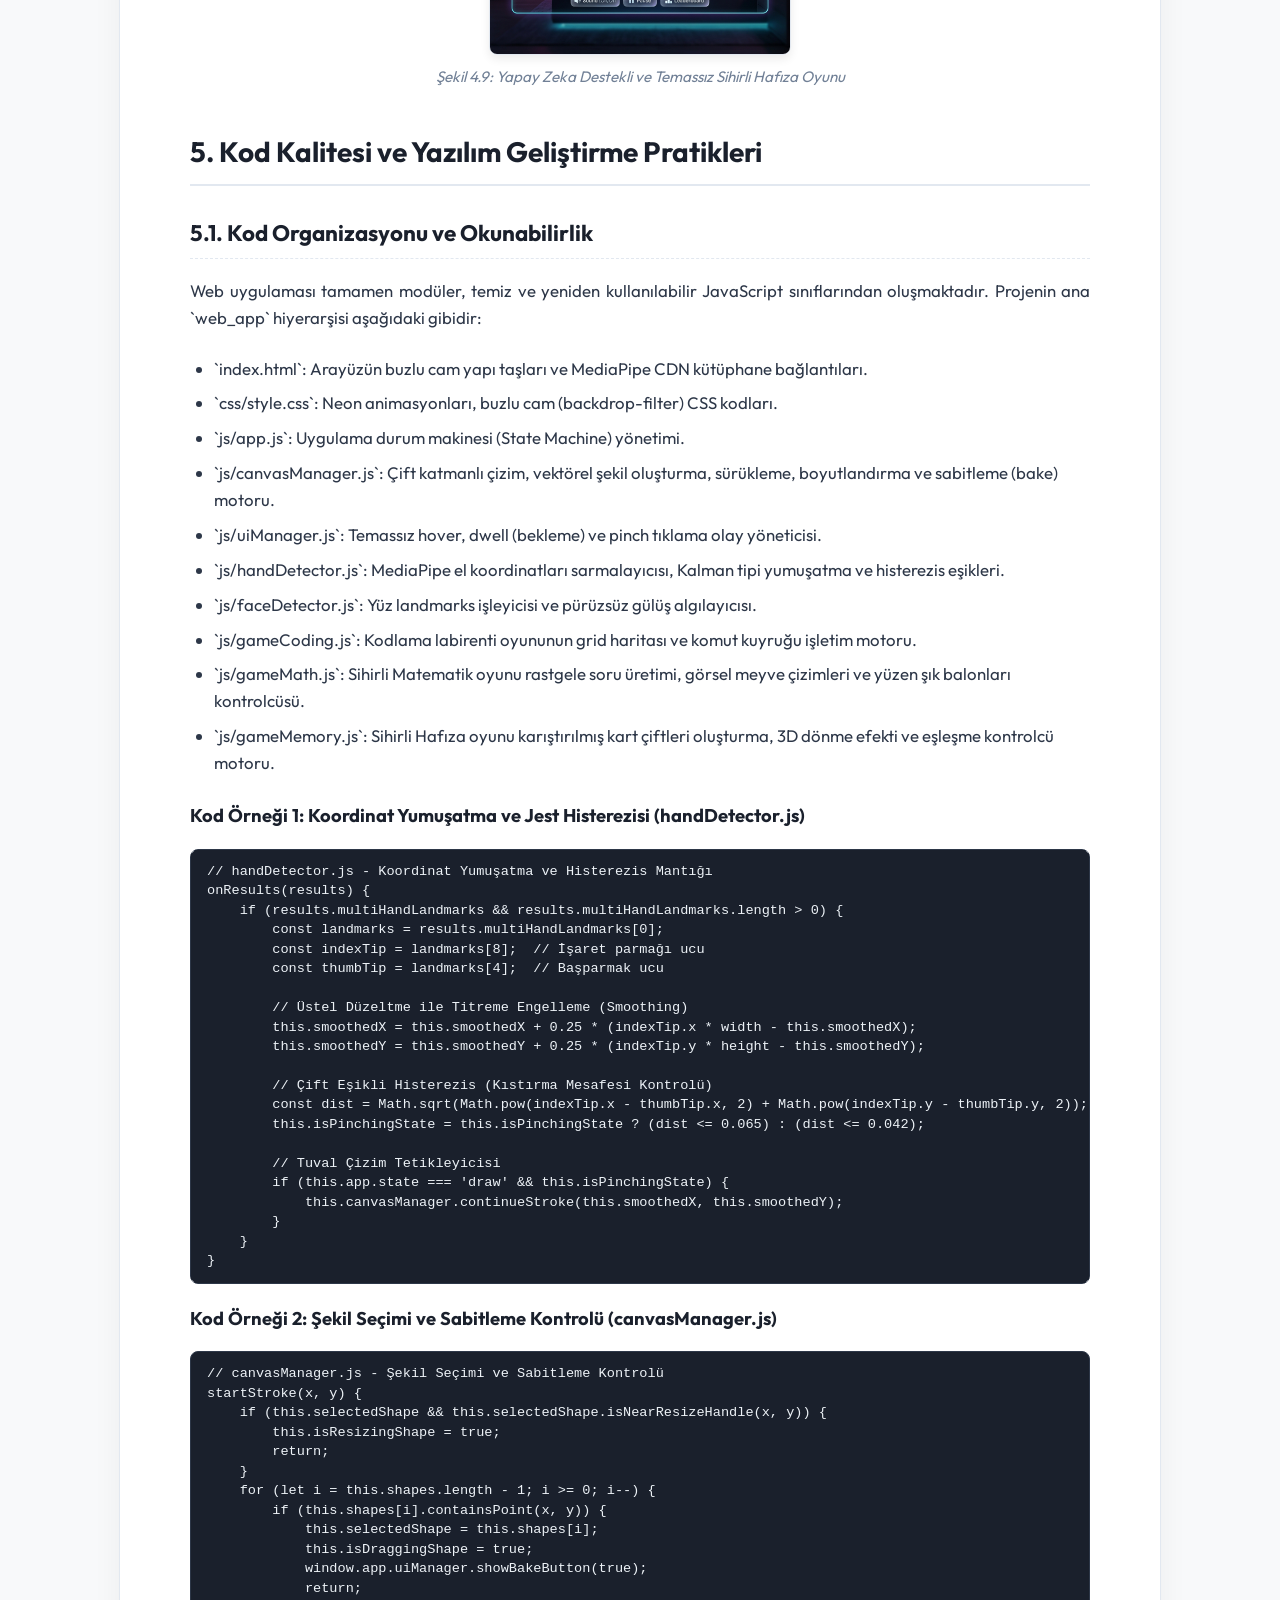
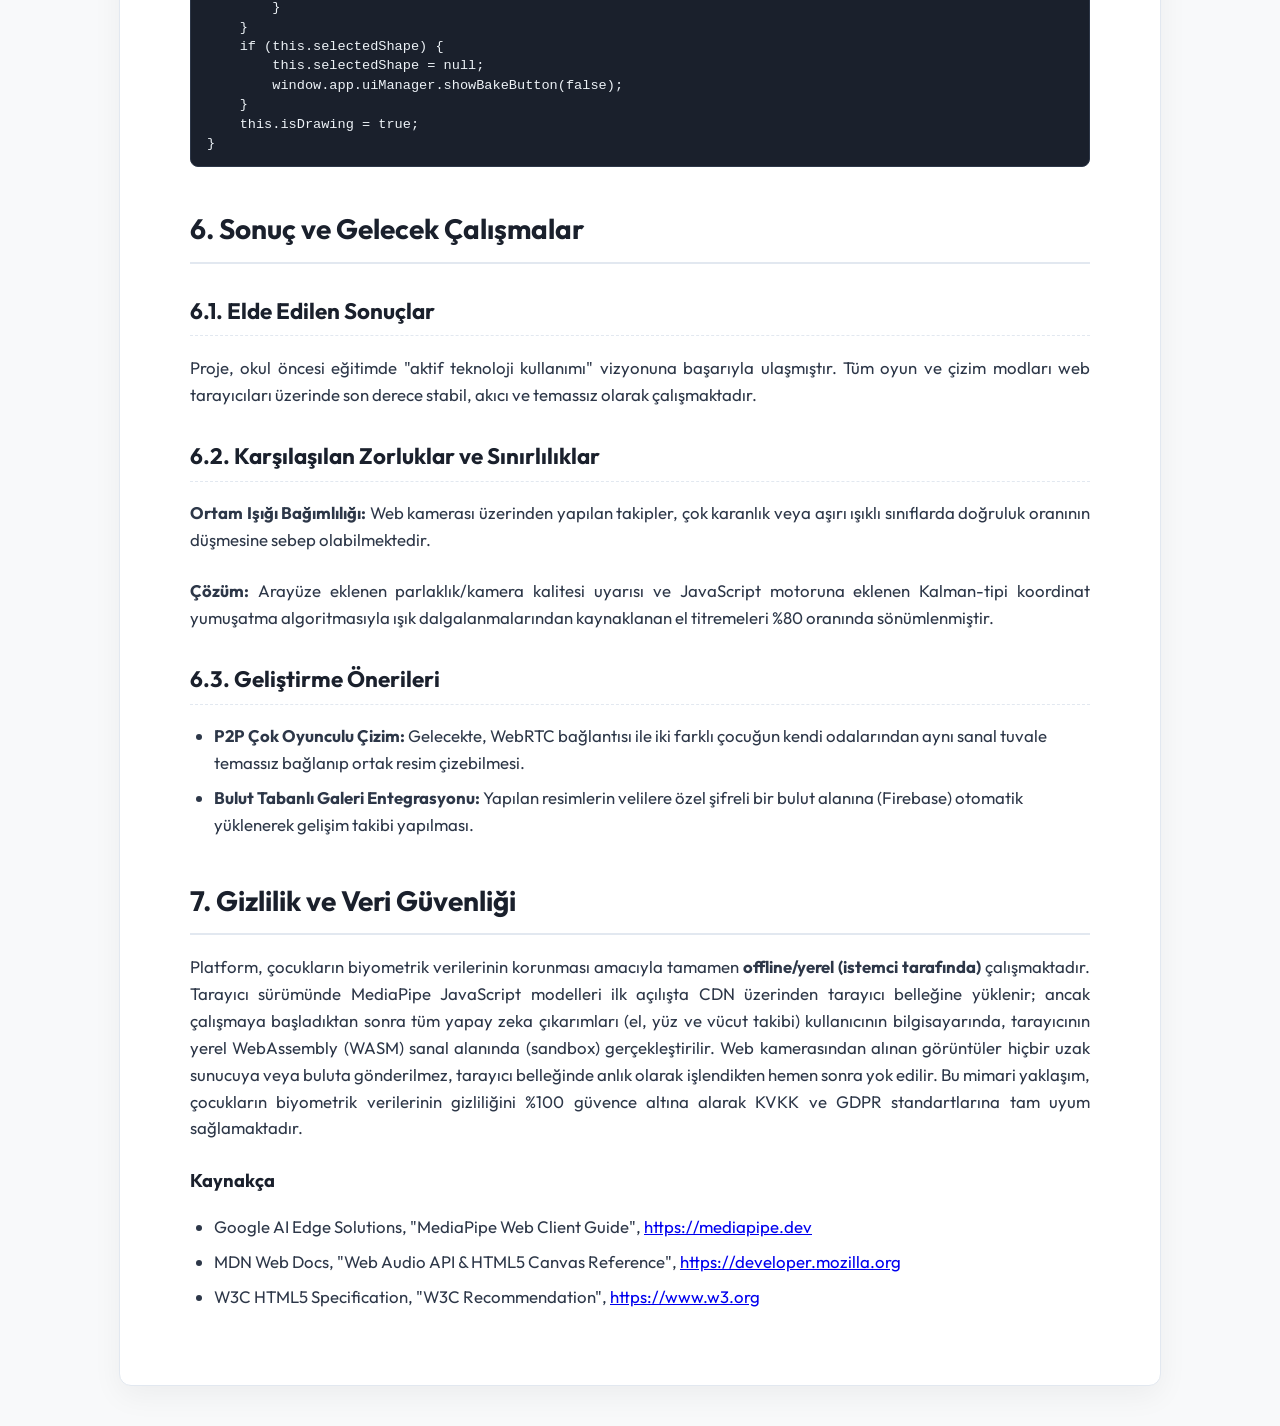
==== commit c3b1d253: "feat(memory): implement children contactless memory match game module and integrate to app state mac" ====
--- a/docs/bitirme_raporu.html
+++ b/docs/bitirme_raporu.html
@@ -649,6 +649,15 @@
             <div class="figure-caption">Şekil 4.8: Yapay Zeka Destekli ve Temassız Sihirli Matematik Oyunu</div>
         </div>
 
+        <h3 id="islev-memory">4.1.9. Özellik: Çocuklar İçin Temassız Hafıza Oyunu</h3>
+        <p>
+            <strong>Açıklama:</strong> 5-6 yaş grubu çocukların görsel hafıza, odaklanma ve eşleştirme yeteneklerini desteklemek için tasarlanmıştır. Ekranda 4 sütun ve 2 satırdan oluşan 8 adet kapalı kart listelenir. Çocuk el koordinatıyla (temassız pinch veya dwell click) kartlara dokunarak onları açar. Kartlar açılırken 3D bükülme animasyonuyla döner. İki kart açıldığında eğer aynı hayvan emojisi (🦁, 🐵, 🐼 vb.) bulunursa kartlar neon yeşil parlayarak sabitlenir ve başarı parçacıkları saçılır. Yanlış eşleşmede ise kartlar kısa süre açık kaldıktan sonra otomatik olarak geri kapanır. Tüm eşleşmeler bittiğinde sevimli tebrik efektleri tetiklenerek oyun yeniden kurulur.
+        </p>
+        <div class="figure">
+            <img src="images/web_memory_game.png" alt="Sihirli Hafıza Oyunu"/>
+            <div class="figure-caption">Şekil 4.9: Yapay Zeka Destekli ve Temassız Sihirli Hafıza Oyunu</div>
+        </div>
+
         <!-- SECTION 5 -->
         <h1 id="kalite">5. Kod Kalitesi ve Yazılım Geliştirme Pratikleri</h1>
         
@@ -666,6 +675,7 @@
             <li>`js/faceDetector.js`: Yüz landmarks işleyicisi ve pürüzsüz gülüş algılayıcısı.</li>
             <li>`js/gameCoding.js`: Kodlama labirenti oyununun grid haritası ve komut kuyruğu işletim motoru.</li>
             <li>`js/gameMath.js`: Sihirli Matematik oyunu rastgele soru üretimi, görsel meyve çizimleri ve yüzen şık balonları kontrolcüsü.</li>
+            <li>`js/gameMemory.js`: Sihirli Hafıza oyunu karıştırılmış kart çiftleri oluşturma, 3D dönme efekti ve eşleşme kontrolcü motoru.</li>
         </ul>
 
         <h3>Kod Örneği 1: Koordinat Yumuşatma ve Jest Histerezisi (handDetector.js)</h3>
